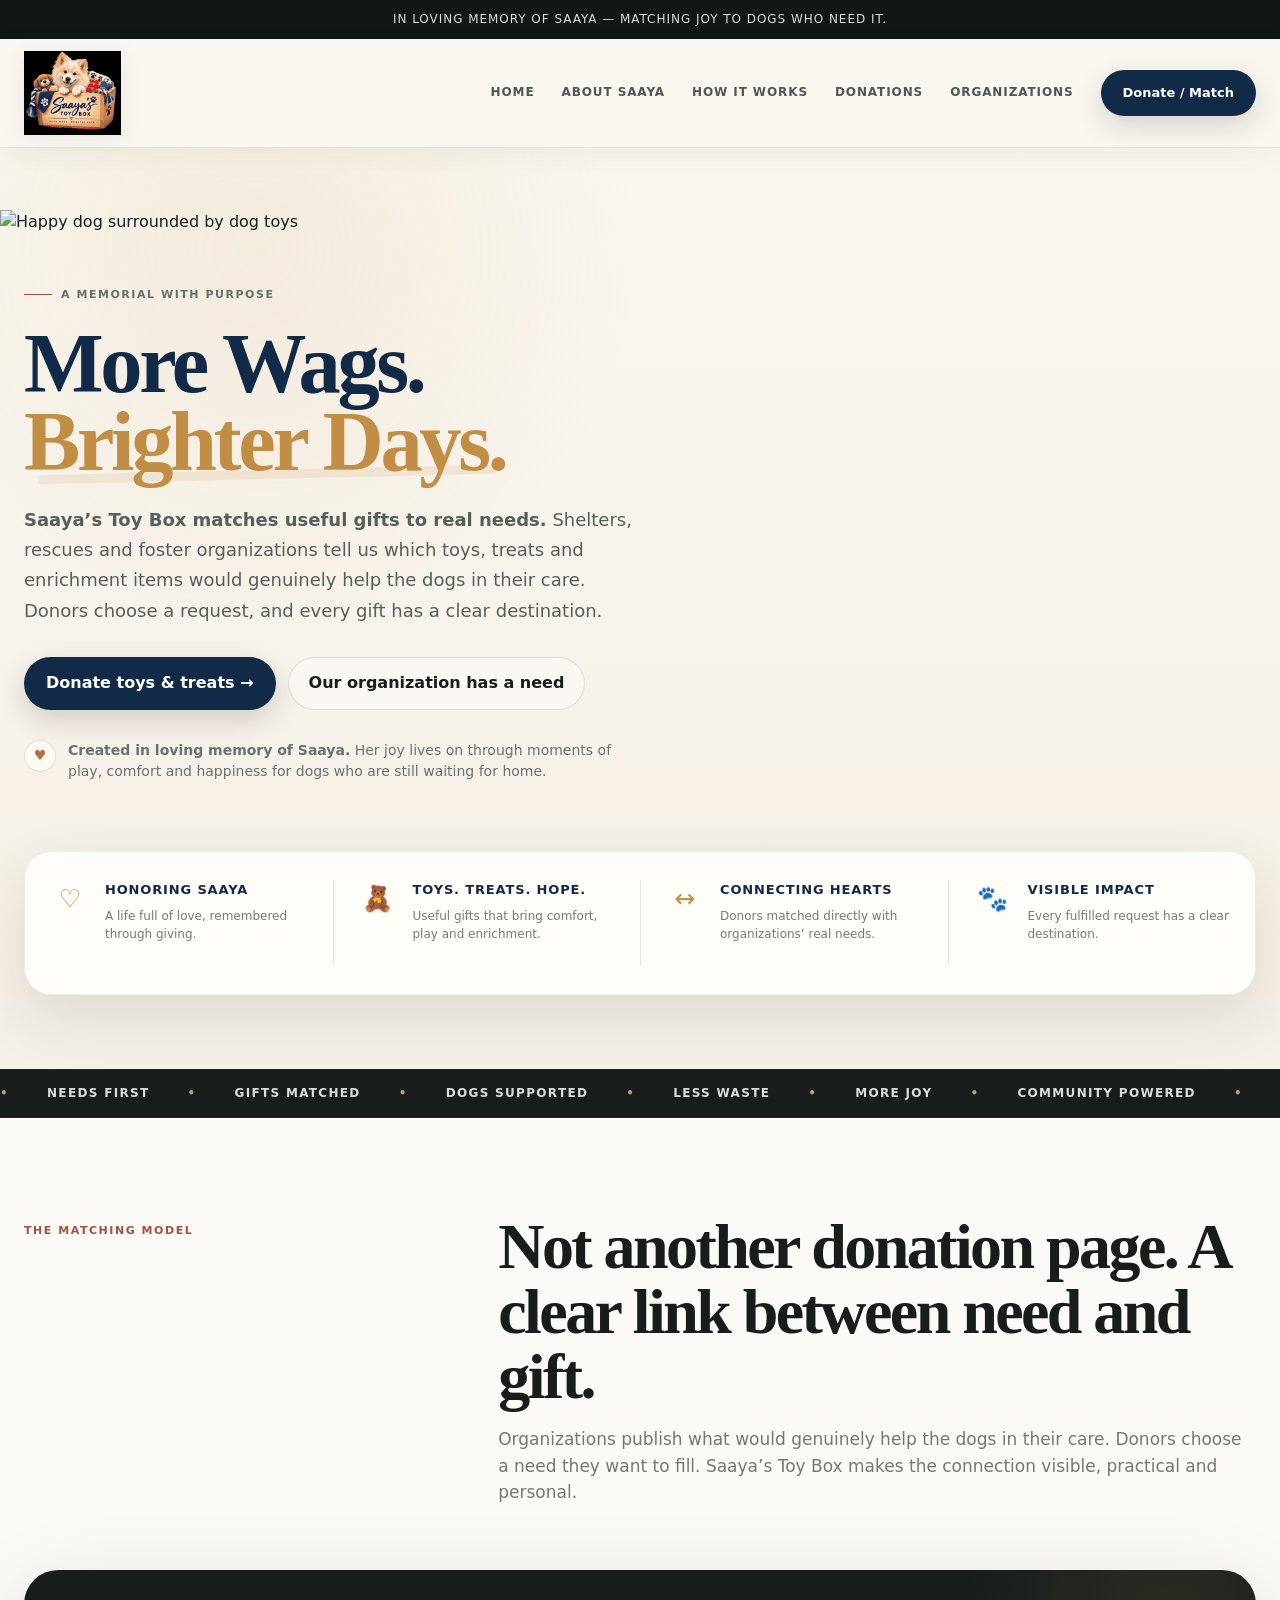
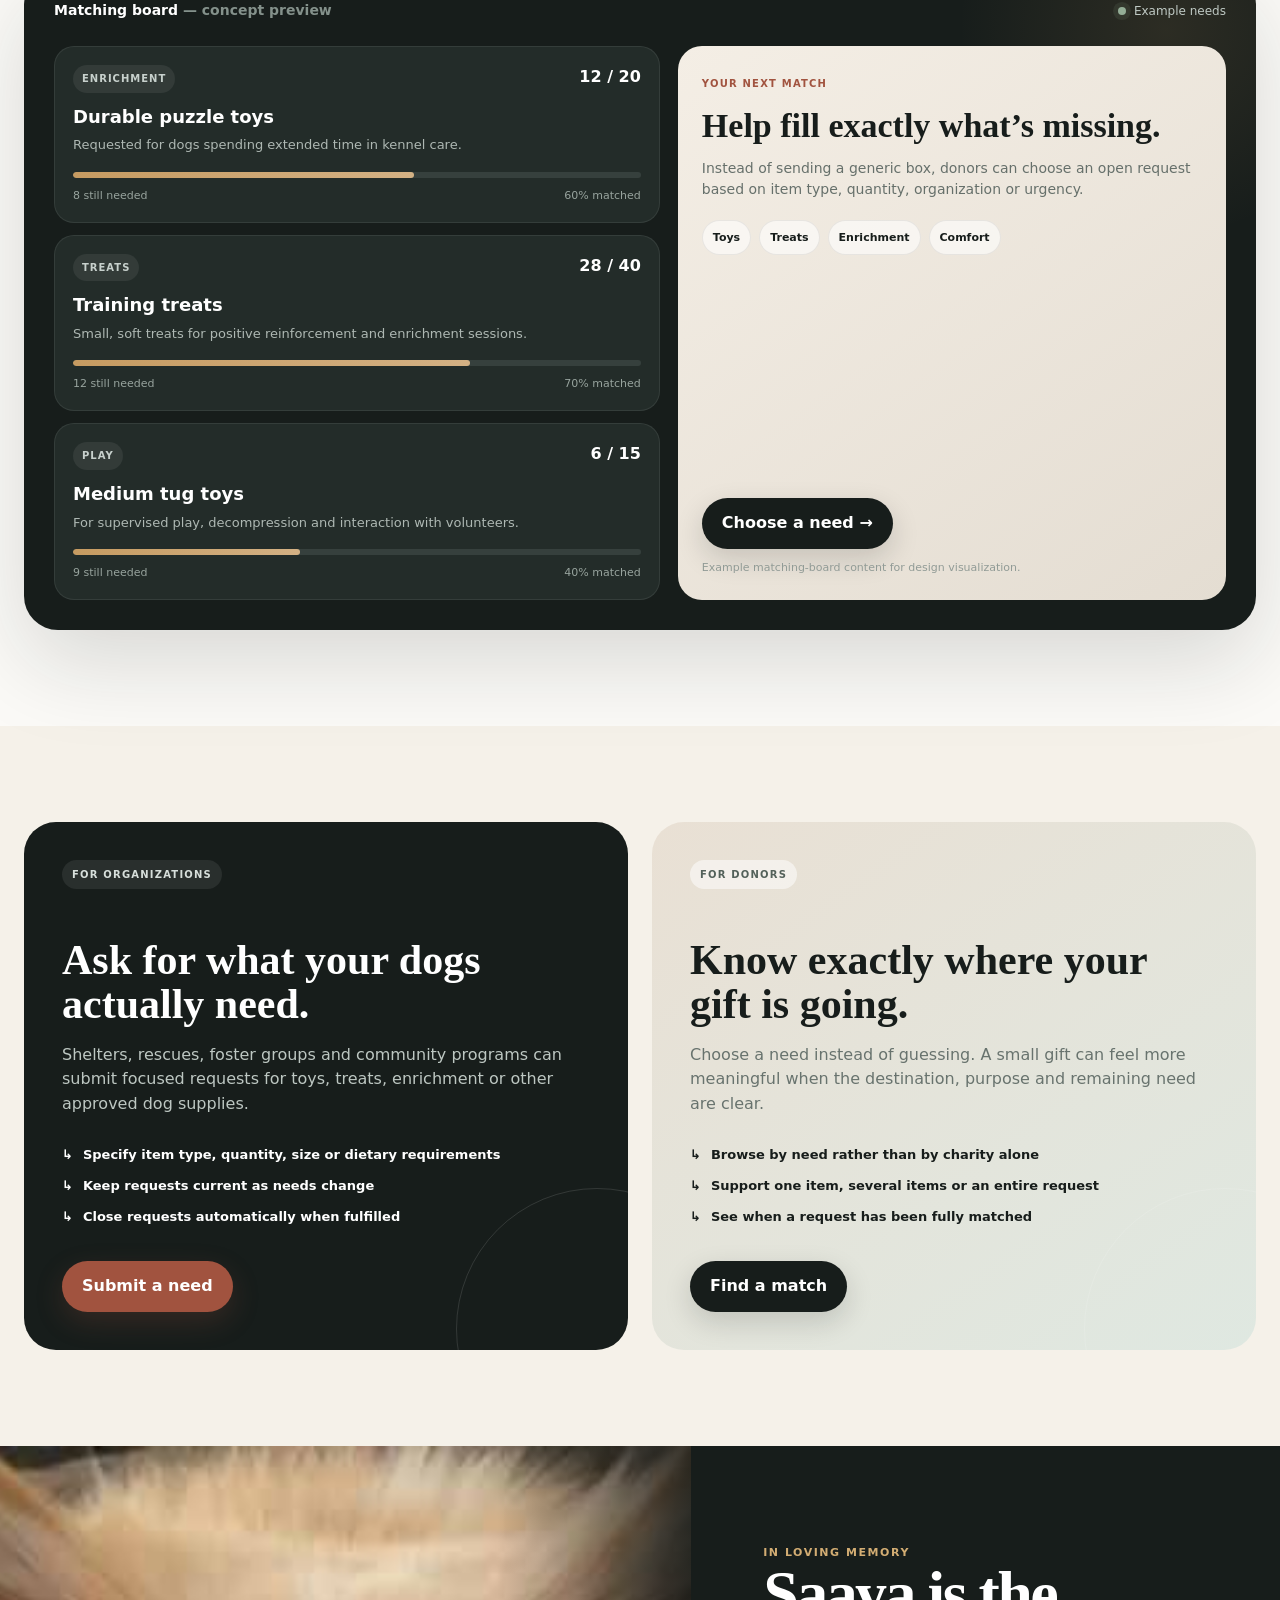
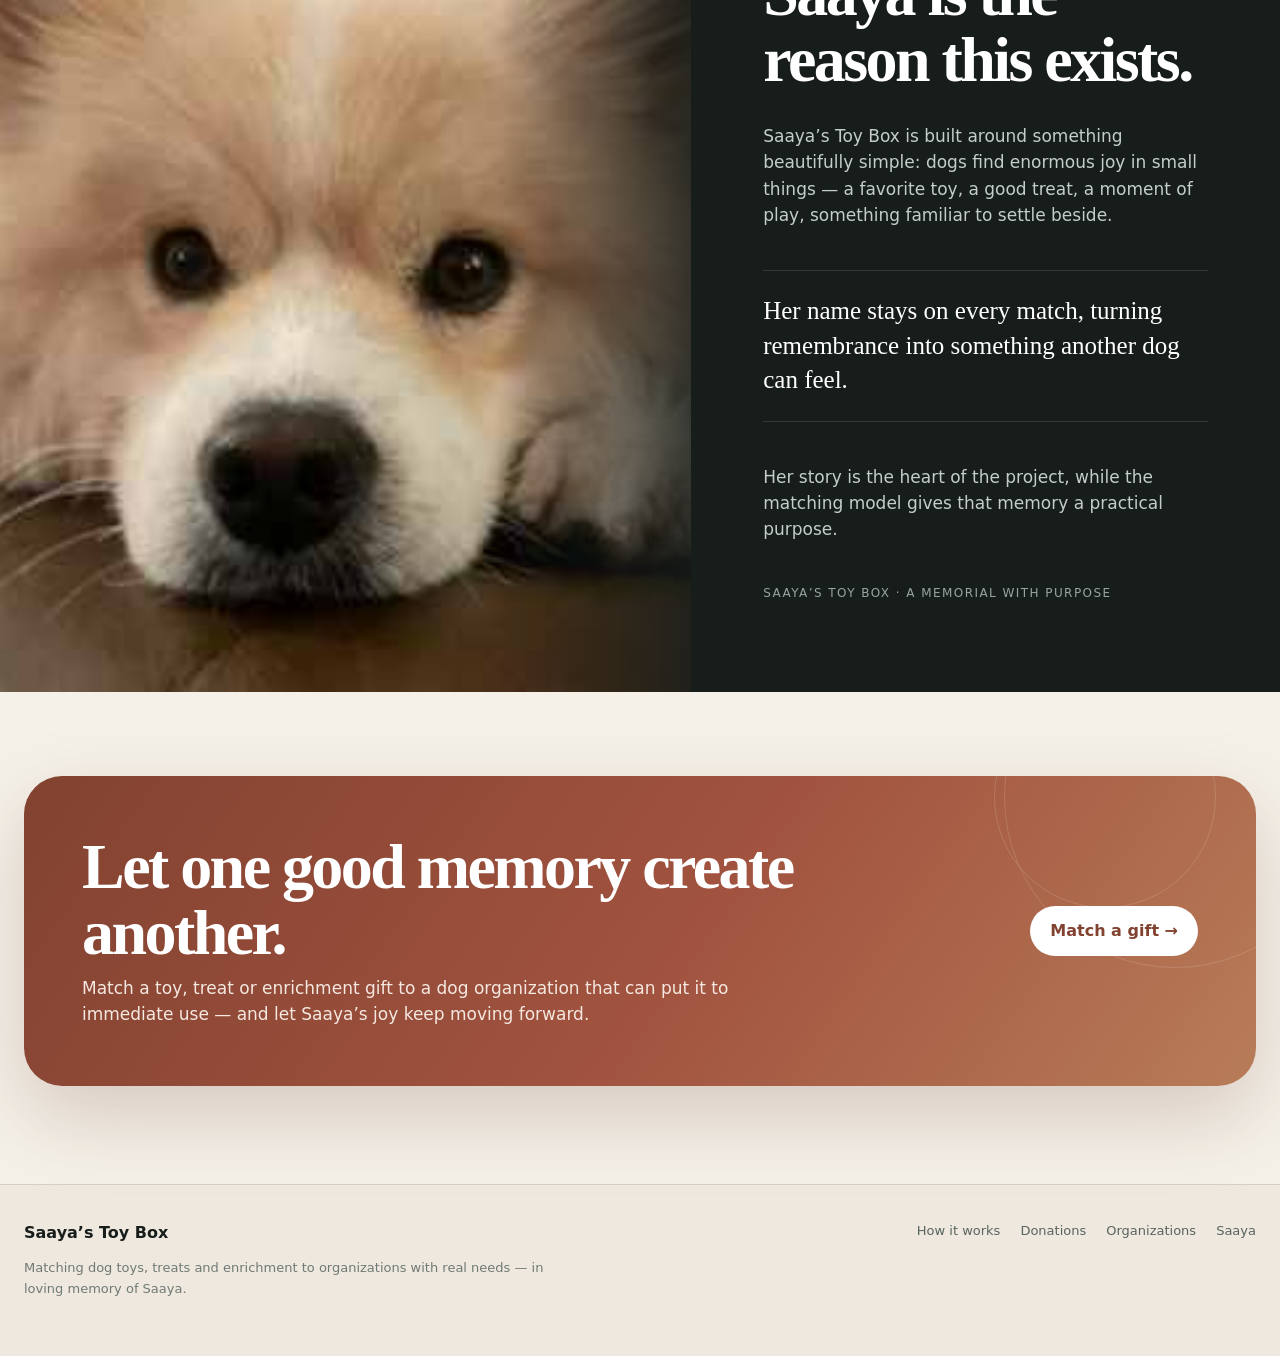
==== index.html @ 1e062688 "Align homepage with dog-and-toys hero concept" ====
<!DOCTYPE html>
<html lang="en">
<head>
<meta charset="UTF-8" />
<meta name="viewport" content="width=device-width, initial-scale=1.0" />
<title>Saaya's Toy Box — More Wags. Brighter Days.</title>
<meta name="description" content="Saaya's Toy Box matches toys, treats and enrichment gifts with dog organizations that need them most — in loving memory of Saaya.">
<link rel="stylesheet" href="styles.css">
<link rel="stylesheet" href="homepage.css">
</head>
<body>
<div class="memorial-bar">In loving memory of Saaya — matching joy to dogs who need it.</div>
<nav class="site-nav">
  <div class="wrap nav-inner refined-nav">
    <a href="#top" class="brand brand-lockup" aria-label="Saaya's Toy Box home">
      <span class="brand-art-shell"><img src="assets/saaya-toy-box-logo.png" alt="Saaya's Toy Box" class="nav-brand-art"></span>
    </a>
    <div class="nav-links refined-links">
      <a href="#top">Home</a>
      <a href="#saaya">About Saaya</a>
      <a href="#matching">How It Works</a>
      <a href="donations.html">Donations</a>
      <a href="#organizations">Organizations</a>
      <button class="btn btn-dark nav-donate" onclick="openForm('donor')">Donate / Match</button>
    </div>
    <button class="btn btn-dark mobile-cta" onclick="openForm('donor')">Donate</button>
  </div>
</nav>

<main id="top">
<header class="hero new-hero">
  <div class="hero-photo-band">
    <img class="hero-dogs-photo" src="https://images.unsplash.com/photo-1587559070757-f72a388edbba?auto=format&fit=crop&fm=jpg&q=88&w=2000" alt="Happy dog surrounded by dog toys">
    <div class="hero-photo-overlay"></div>
  </div>

  <div class="wrap hero-content-wrap">
    <div class="new-hero-copy reveal">
      <div class="eyebrow">A memorial with purpose</div>
      <h1>More Wags.<br><span class="accent">Brighter Days.</span></h1>
      <p class="hero-copy"><strong>Saaya’s Toy Box matches useful gifts to real needs.</strong> Shelters, rescues and foster organizations tell us which toys, treats and enrichment items would genuinely help the dogs in their care. Donors choose a request, and every gift has a clear destination.</p>
      <div class="hero-actions">
        <button class="btn btn-dark hero-primary" onclick="openForm('donor')">Donate toys & treats →</button>
        <button class="btn btn-ghost" onclick="openForm('organization')">Our organization has a need</button>
      </div>
      <div class="hero-subnote new-subnote">
        <div class="tiny">♥</div>
        <div><strong>Created in loving memory of Saaya.</strong> Her joy lives on through moments of play, comfort and happiness for dogs who are still waiting for home.</div>
      </div>
    </div>
  </div>

  <div class="wrap purpose-strip reveal">
    <article><span>♡</span><div><strong>Honoring Saaya</strong><small>A life full of love, remembered through giving.</small></div></article>
    <article><span>🧸</span><div><strong>Toys. Treats. Hope.</strong><small>Useful gifts that bring comfort, play and enrichment.</small></div></article>
    <article><span>↔</span><div><strong>Connecting Hearts</strong><small>Donors matched directly with organizations’ real needs.</small></div></article>
    <article><span>🐾</span><div><strong>Visible Impact</strong><small>Every fulfilled request has a clear destination.</small></div></article>
  </div>
</header>

<div class="ticker" aria-hidden="true"><div class="ticker-track">
  <span>Needs first</span><span>Gifts matched</span><span>Dogs supported</span><span>Less waste</span><span>More joy</span><span>Community powered</span>
  <span>Needs first</span><span>Gifts matched</span><span>Dogs supported</span><span>Less waste</span><span>More joy</span><span>Community powered</span>
</div></div>

<section class="matching" id="matching">
  <div class="wrap">
    <div class="section-head reveal">
      <div class="kicker">The matching model</div>
      <div><h2>Not another donation page. A clear link between need and gift.</h2><p class="section-intro">Organizations publish what would genuinely help the dogs in their care. Donors choose a need they want to fill. Saaya’s Toy Box makes the connection visible, practical and personal.</p></div>
    </div>
    <div class="matching-board reveal">
      <div class="board-top"><div class="board-title">Matching board <span>— concept preview</span></div><div class="board-status"><i class="live-dot"></i> Example needs</div></div>
      <div class="board-grid">
        <div class="requests">
          <article class="request-card"><div class="req-top"><div><span class="req-tag">Enrichment</span><h3>Durable puzzle toys</h3><p>Requested for dogs spending extended time in kennel care.</p></div><strong>12 / 20</strong></div><div class="progress"><span style="width:60%"></span></div><div class="req-foot"><span>8 still needed</span><span>60% matched</span></div></article>
          <article class="request-card"><div class="req-top"><div><span class="req-tag">Treats</span><h3>Training treats</h3><p>Small, soft treats for positive reinforcement and enrichment sessions.</p></div><strong>28 / 40</strong></div><div class="progress"><span style="width:70%"></span></div><div class="req-foot"><span>12 still needed</span><span>70% matched</span></div></article>
          <article class="request-card"><div class="req-top"><div><span class="req-tag">Play</span><h3>Medium tug toys</h3><p>For supervised play, decompression and interaction with volunteers.</p></div><strong>6 / 15</strong></div><div class="progress"><span style="width:40%"></span></div><div class="req-foot"><span>9 still needed</span><span>40% matched</span></div></article>
        </div>
        <aside class="match-panel"><div><small>Your next match</small><h3>Help fill exactly what’s missing.</h3><p>Instead of sending a generic box, donors can choose an open request based on item type, quantity, organization or urgency.</p><div class="match-pills"><span>Toys</span><span>Treats</span><span>Enrichment</span><span>Comfort</span></div></div><div><button class="btn btn-dark" onclick="openForm('donor')">Choose a need →</button><div class="helper-note">Example matching-board content for design visualization.</div></div></aside>
      </div>
    </div>
  </div>
</section>

<section id="organizations">
  <div class="wrap audience">
    <article class="a-card org reveal"><span class="badge">For organizations</span><h3>Ask for what your dogs actually need.</h3><p>Shelters, rescues, foster groups and community programs can submit focused requests for toys, treats, enrichment or other approved dog supplies.</p><div class="line-list"><div>Specify item type, quantity, size or dietary requirements</div><div>Keep requests current as needs change</div><div>Close requests automatically when fulfilled</div></div><button class="btn btn-rust" onclick="openForm('organization')">Submit a need</button></article>
    <article class="a-card donor reveal" id="donors"><span class="badge">For donors</span><h3>Know exactly where your gift is going.</h3><p>Choose a need instead of guessing. A small gift can feel more meaningful when the destination, purpose and remaining need are clear.</p><div class="line-list"><div>Browse by need rather than by charity alone</div><div>Support one item, several items or an entire request</div><div>See when a request has been fully matched</div></div><button class="btn btn-dark" onclick="openForm('donor')">Find a match</button></article>
  </div>
</section>

<section class="memorial" id="saaya">
  <div class="memorial-inner">
    <div class="memorial-image reveal"><img src="assets/saaya-portrait.jpg" alt="Portrait of Saaya"></div>
    <div class="memorial-copy reveal"><div class="kicker">In loving memory</div><h2>Saaya is the reason this exists.</h2><p>Saaya’s Toy Box is built around something beautifully simple: dogs find enormous joy in small things — a favorite toy, a good treat, a moment of play, something familiar to settle beside.</p><div class="quote">Her name stays on every match, turning remembrance into something another dog can feel.</div><p>Her story is the heart of the project, while the matching model gives that memory a practical purpose.</p><div class="signature">Saaya’s Toy Box · A memorial with purpose</div></div>
  </div>
</section>

<section class="final-cta"><div class="wrap"><div class="cta-box reveal"><div class="cta-copy"><h2>Let one good memory create another.</h2><p>Match a toy, treat or enrichment gift to a dog organization that can put it to immediate use — and let Saaya’s joy keep moving forward.</p></div><button class="btn" onclick="openForm('donor')">Match a gift →</button></div></div></section>
</main>

<footer><div class="wrap footer-grid"><div><strong>Saaya’s Toy Box</strong><p>Matching dog toys, treats and enrichment to organizations with real needs — in loving memory of Saaya.</p></div><div class="footer-links"><a href="#matching">How it works</a><a href="donations.html">Donations</a><a href="#organizations">Organizations</a><a href="#saaya">Saaya</a></div></div></footer>

<div class="modal" id="modal"><div class="modal-card"><div class="modal-top"><div><h3 id="modalTitle">Match a gift</h3><p id="modalIntro">Tell us what kind of support you would like to provide.</p></div><button class="close" onclick="closeForm()">×</button></div><form onsubmit="demoSubmit(event)"><div class="form-grid" id="donorForm"><div class="field"><label>Your name</label><input required placeholder="Name"></div><div class="field"><label>Email</label><input type="email" required placeholder="you@example.com"></div><div class="field"><label>What would you like to give?</label><select><option>Toys</option><option>Treats</option><option>Enrichment</option><option>Comfort items</option><option>I'm flexible</option></select></div><div class="field"><label>Approximate amount</label><input placeholder="e.g. 10 toys or $100"></div><div class="field full"><label>Anything we should know?</label><textarea rows="4" placeholder="Preferences, location, organization type..."></textarea></div></div><div class="form-grid" id="orgForm" style="display:none"><div class="field"><label>Organization</label><input placeholder="Organization name"></div><div class="field"><label>Contact email</label><input type="email" placeholder="contact@example.org"></div><div class="field"><label>Organization type</label><select><option>Shelter</option><option>Rescue</option><option>Foster network</option><option>Community program</option><option>Other</option></select></div><div class="field"><label>Website / social link</label><input placeholder="Optional"></div><div class="field full"><label>What do your dogs need?</label><textarea rows="4" placeholder="Items, quantities, sizes, dietary requirements, urgency..."></textarea></div><div class="field full"><label>Delivery / collection details</label><textarea rows="3" placeholder="How the matched items can be received..."></textarea></div></div><div class="submit-row"><button class="btn btn-rust" type="submit" id="submitButton">Continue</button></div><div class="disclaimer">Concept only — this demo does not yet submit or store information.</div></form></div></div>
<script src="script.js"></script>
</body>
</html>
---- styles.css ----
:root{--ink:#171d1b;--ivory:#f5f1e9;--paper:#fbfaf7;--sage:#667a6f;--rust:#a1533f;--rust-deep:#824230;--gold:#c69b61;--line:rgba(28,34,32,.12);--muted:#717975;--shadow:0 24px 70px rgba(18,26,22,.11);--max:1240px}*{box-sizing:border-box}html{scroll-behavior:smooth}body{margin:0;color:var(--ink);background:var(--ivory);font-family:Inter,ui-sans-serif,system-ui,-apple-system,BlinkMacSystemFont,"Segoe UI",sans-serif;line-height:1.55;overflow-x:hidden}a{color:inherit;text-decoration:none}button,input,textarea,select{font:inherit}button{cursor:pointer}img{display:block;max-width:100%}.wrap{width:min(var(--max),calc(100% - 48px));margin:auto}.memorial-bar{background:#111715;color:#d9dfdb;font-size:12px;letter-spacing:.08em;text-transform:uppercase;padding:10px 18px;text-align:center}nav{position:sticky;top:0;z-index:70;background:rgba(245,241,233,.82);backdrop-filter:blur(20px);border-bottom:1px solid rgba(20,25,23,.08)}.nav-inner{min-height:82px;display:flex;align-items:center;justify-content:space-between;gap:24px}.brand{display:flex;align-items:center;gap:12px;font-weight:900;letter-spacing:-.04em}.logo,.logo svg{width:46px;height:46px;display:block}.nav-links{display:flex;align-items:center;gap:29px;font-size:13px;font-weight:760;color:#4d5853}.nav-links a{position:relative}.nav-links a:after{content:"";position:absolute;left:0;right:100%;bottom:-7px;height:1.5px;background:var(--rust);transition:.25s}.nav-links a:hover:after{right:0}.btn{border:0;border-radius:999px;padding:13px 20px;font-weight:850;display:inline-flex;align-items:center;justify-content:center;gap:8px;transition:.25s}.btn:hover{transform:translateY(-2px)}.btn-dark{background:var(--ink);color:#fff;box-shadow:0 10px 28px rgba(14,20,18,.16)}.btn-rust{background:var(--rust);color:#fff;box-shadow:0 10px 28px rgba(161,83,63,.22)}.btn-ghost{border:1px solid var(--line);background:rgba(255,255,255,.45);color:var(--ink)}.hero{position:relative;padding:92px 0 66px;min-height:790px}.hero:before{content:"";position:absolute;inset:0;background:radial-gradient(circle at 82% 16%,rgba(198,155,97,.18),transparent 30%),radial-gradient(circle at 10% 18%,rgba(102,122,111,.13),transparent 31%);pointer-events:none}.hero-grid{display:grid;grid-template-columns:1.02fr .98fr;gap:70px;align-items:center;position:relative;z-index:2}.eyebrow{display:inline-flex;align-items:center;gap:9px;font-size:11px;text-transform:uppercase;letter-spacing:.14em;font-weight:900;color:#65716b}.eyebrow:before{content:"";width:28px;height:1px;background:var(--rust)}h1,h2{font-family:Georgia,"Times New Roman",serif;letter-spacing:-.04em}h1{font-size:clamp(58px,7.2vw,102px);line-height:.91;margin:22px 0 25px;max-width:740px;font-weight:700}.accent{color:var(--rust);display:inline-block;position:relative}.accent:after{content:"";position:absolute;left:3%;right:2%;bottom:2px;height:12px;background:rgba(198,155,97,.25);z-index:-1;transform:rotate(-1.3deg)}.hero-copy{font-size:19px;color:var(--muted);max-width:650px}.hero-actions{display:flex;gap:12px;flex-wrap:wrap;margin-top:31px}.hero-subnote{margin-top:30px;display:flex;align-items:flex-start;gap:12px;max-width:620px;color:#5e6762;font-size:14px}.tiny{width:32px;height:32px;border-radius:50%;display:grid;place-items:center;background:var(--paper);border:1px solid var(--line);flex:0 0 auto}.hero-visual{position:relative;min-height:610px}.hero-photo{position:absolute;inset:0 3% 0 13%;border-radius:42px;overflow:hidden;box-shadow:0 35px 100px rgba(24,30,28,.20)}.hero-photo:after{content:"";position:absolute;inset:0;background:linear-gradient(180deg,transparent 55%,rgba(21,25,23,.20))}.hero-photo img{width:100%;height:100%;object-fit:cover;object-position:center 36%;transform:scale(1.02);transition:transform 1.1s cubic-bezier(.2,.7,.2,1)}.hero-visual:hover .hero-photo img{transform:scale(1.055)}.hero-label{position:absolute;left:0;bottom:42px;background:rgba(251,250,247,.94);backdrop-filter:blur(12px);border:1px solid rgba(255,255,255,.7);border-radius:20px;padding:18px 20px;width:245px;box-shadow:var(--shadow)}.hero-label small{display:block;text-transform:uppercase;letter-spacing:.12em;font-size:10px;color:var(--rust);font-weight:900}.hero-label strong{display:block;font-size:18px;margin:3px 0 2px}.hero-label span{font-size:12px;color:var(--muted)}.hero-orbit{position:absolute;right:-10px;top:64px;width:110px;height:110px;border-radius:50%;border:1px dashed rgba(23,29,27,.22);display:grid;place-items:center;animation:spin 18s linear infinite}.core{width:66px;height:66px;border-radius:50%;background:var(--rust);color:white;display:grid;place-items:center;box-shadow:0 14px 30px rgba(161,83,63,.26);font-size:25px}@keyframes spin{to{transform:rotate(360deg)}}.ticker{background:var(--ink);color:#d7dfda;overflow:hidden;border-top:1px solid rgba(255,255,255,.06);border-bottom:1px solid rgba(255,255,255,.06)}.ticker-track{white-space:nowrap;display:inline-flex;gap:38px;padding:14px 0;min-width:200%;animation:ticker 28s linear infinite;font-size:12px;text-transform:uppercase;letter-spacing:.11em;font-weight:760}.ticker-track span:before{content:"•";color:var(--gold);margin-right:38px}@keyframes ticker{from{transform:translateX(0)}to{transform:translateX(-50%)}}section{padding:96px 0}.section-head{display:grid;grid-template-columns:.72fr 1.28fr;gap:48px;align-items:start;margin-bottom:48px}.kicker{font-size:11px;text-transform:uppercase;letter-spacing:.14em;color:var(--rust);font-weight:900;padding-top:8px}h2{font-size:clamp(42px,5vw,68px);line-height:1.02;margin:0 0 14px;max-width:800px}.section-intro{font-size:17px;color:var(--muted);max-width:760px}.matching{background:var(--paper)}.matching-board{background:var(--ink);border-radius:34px;padding:30px;color:#fff;box-shadow:0 32px 90px rgba(20,27,24,.15);overflow:hidden;position:relative}.matching-board:before{content:"";position:absolute;width:420px;height:420px;border-radius:50%;background:radial-gradient(circle,rgba(198,155,97,.12),transparent 70%);top:-150px;right:-120px}.board-top{display:flex;justify-content:space-between;align-items:center;gap:18px;margin-bottom:24px;position:relative;z-index:2}.board-title{font-size:14px;font-weight:850}.board-title span{color:#84918b;font-weight:650}.board-status{display:flex;align-items:center;gap:8px;color:#bfc9c4;font-size:12px}.live-dot{width:8px;height:8px;border-radius:50%;background:#93ad96;box-shadow:0 0 0 5px rgba(147,173,150,.11)}.board-grid{display:grid;grid-template-columns:1.05fr .95fr;gap:18px;position:relative;z-index:2}.requests{display:grid;gap:12px}.request-card{background:#232c29;border:1px solid rgba(255,255,255,.08);border-radius:20px;padding:18px;transition:.25s}.request-card:hover{transform:translateX(5px);background:#28322f}.req-top{display:flex;justify-content:space-between;gap:16px;align-items:flex-start}.req-tag{display:inline-flex;padding:6px 9px;border-radius:999px;background:rgba(255,255,255,.07);font-size:10px;text-transform:uppercase;letter-spacing:.1em;color:#c7d0cc;font-weight:850}.request-card h3{font-size:18px;margin:10px 0 5px}.request-card p{font-size:13px;color:#aeb8b3;margin:0}.progress{height:6px;border-radius:999px;background:#36403d;margin-top:16px;overflow:hidden}.progress span{display:block;height:100%;border-radius:inherit;background:linear-gradient(90deg,var(--gold),#d3b184)}.req-foot{display:flex;justify-content:space-between;margin-top:9px;font-size:11px;color:#98a49e}.match-panel{min-height:100%;background:linear-gradient(145deg,#f4eee5,#e4ddd2);color:var(--ink);border-radius:24px;padding:24px;display:flex;flex-direction:column;justify-content:space-between}.match-panel small{font-size:10px;text-transform:uppercase;letter-spacing:.12em;color:var(--rust);font-weight:900}.match-panel h3{font-family:Georgia,serif;font-size:34px;line-height:1.05;margin:13px 0 10px}.match-panel p{color:#66706b;font-size:14px}.match-pills{display:flex;gap:8px;flex-wrap:wrap;margin:19px 0}.match-pills span{padding:8px 10px;border-radius:999px;background:rgba(255,255,255,.58);border:1px solid rgba(29,34,32,.08);font-size:11px;font-weight:800}.helper-note{font-size:11px;color:#919b96;margin-top:10px}.flow{display:grid;grid-template-columns:repeat(4,1fr);gap:18px;margin-top:48px}.flow-card{position:relative;padding:23px;border-top:1px solid var(--line);min-height:180px}.flow-card:before{content:attr(data-n);position:absolute;top:-13px;left:23px;background:var(--paper);padding:0 8px;color:var(--rust);font-size:11px;font-weight:900}.flow-card h3{font-size:19px;margin:14px 0 8px}.flow-card p{font-size:14px;color:var(--muted);margin:0}.audience{display:grid;grid-template-columns:1fr 1fr;gap:24px}.a-card{min-height:470px;border-radius:32px;padding:38px;position:relative;overflow:hidden}.org{background:var(--ink);color:#fff}.donor{background:linear-gradient(145deg,#e9e0d4,#dfe8e1)}.a-card:after{content:"";position:absolute;width:280px;height:280px;border-radius:50%;right:-110px;bottom:-120px;border:1px solid rgba(255,255,255,.12)}.badge{display:inline-flex;padding:7px 10px;border-radius:999px;font-size:10px;text-transform:uppercase;letter-spacing:.12em;font-weight:900;margin-bottom:50px}.org .badge{background:rgba(255,255,255,.08);color:#d7dfdb}.donor .badge{background:rgba(255,255,255,.52);color:#53615a}.a-card h3{font-family:Georgia,serif;font-size:42px;line-height:1.04;margin:0 0 13px;max-width:500px}.org p{color:#bdc7c2}.donor p{color:#68736e}.a-card p{font-size:16px;max-width:530px}.line-list{display:grid;gap:11px;margin:28px 0 34px}.line-list div{display:flex;gap:10px;align-items:flex-start;font-size:13px;font-weight:760}.line-list div:before{content:"↳";font-weight:900}.memorial{padding:0;background:var(--ink);color:#fff}.memorial-inner{display:grid;grid-template-columns:1.08fr .92fr;min-height:730px}.memorial-image{position:relative;overflow:hidden}.memorial-image img{width:100%;height:100%;object-fit:cover;object-position:center 43%}.memorial-image:after{content:"";position:absolute;inset:0;background:linear-gradient(90deg,transparent 72%,rgba(23,29,27,.82))}.memorial-copy{padding:90px 72px;display:flex;flex-direction:column;justify-content:center}.memorial-copy .kicker{color:#d3ad73}.memorial-copy h2{color:#fff}.memorial-copy p{color:#c4cdca;font-size:17px}.quote{margin:25px 0;padding:23px 0;border-top:1px solid rgba(255,255,255,.12);border-bottom:1px solid rgba(255,255,255,.12);font-family:Georgia,serif;font-size:25px;line-height:1.38;color:#fff}.signature{margin-top:24px;color:#99a49f;font-size:12px;text-transform:uppercase;letter-spacing:.12em}.principles{background:#f7f3ec}.principle-grid{display:grid;grid-template-columns:repeat(3,1fr);gap:18px}.principle{background:rgba(255,255,255,.72);border:1px solid var(--line);border-radius:24px;padding:28px;min-height:230px;transition:.25s}.principle:hover{transform:translateY(-5px);box-shadow:var(--shadow)}.principle .icon{font-size:27px}.principle h3{font-size:20px;margin:26px 0 9px}.principle p{margin:0;color:var(--muted);font-size:14px}.final-cta{padding:84px 0 98px}.cta-box{position:relative;overflow:hidden;background:linear-gradient(125deg,var(--rust-deep),var(--rust) 54%,#b87c58);border-radius:38px;padding:58px;color:#fff;display:flex;justify-content:space-between;align-items:center;gap:40px;box-shadow:0 30px 80px rgba(109,61,44,.22)}.cta-box:before,.cta-box:after{content:"";position:absolute;border-radius:50%;border:1px solid rgba(255,255,255,.14)}.cta-box:before{width:340px;height:340px;right:-90px;top:-150px}.cta-box:after{width:220px;height:220px;right:40px;top:-90px}.cta-copy{position:relative;z-index:2}.cta-box h2{color:#fff;margin-bottom:10px}.cta-box p{color:#f5e8e1;max-width:720px;font-size:17px;margin:0}.cta-box .btn{position:relative;z-index:2;background:#fff;color:var(--rust-deep);white-space:nowrap}footer{border-top:1px solid var(--line);padding:36px 0 44px;background:#eee8df}.footer-grid{display:flex;justify-content:space-between;gap:28px}.footer-grid p{color:#707a75;font-size:13px;max-width:520px}.footer-links{display:flex;gap:20px;font-size:13px;color:#59645f}.modal{display:none;position:fixed;inset:0;z-index:100;background:rgba(15,20,18,.6);backdrop-filter:blur(5px);align-items:center;justify-content:center;padding:20px}.modal.open{display:flex}.modal-card{width:min(650px,100%);max-height:90vh;overflow:auto;background:var(--paper);border-radius:30px;padding:32px;box-shadow:0 35px 100px rgba(0,0,0,.24)}.modal-top{display:flex;justify-content:space-between;gap:18px}.modal h3{font-family:Georgia,serif;font-size:34px;margin:0 0 7px}.modal p{color:var(--muted);margin:0}.close{border:0;background:#eee8df;width:42px;height:42px;border-radius:13px;font-size:21px}.form-grid{display:grid;grid-template-columns:1fr 1fr;gap:13px;margin-top:24px}.field{display:flex;flex-direction:column;gap:7px}.field.full{grid-column:1/-1}label{font-size:12px;font-weight:850;color:#5d6863}input,select,textarea{border:1px solid #dad3ca;border-radius:14px;padding:13px 14px;background:#fff;outline:none;color:var(--ink)}input:focus,select:focus,textarea:focus{border-color:var(--sage);box-shadow:0 0 0 3px rgba(102,122,111,.12)}.submit-row{display:flex;justify-content:flex-end;margin-top:18px}.disclaimer{font-size:11px;color:#8f9793;margin-top:12px}.reveal{opacity:0;transform:translateY(28px);transition:opacity .8s ease,transform .8s ease}.reveal.in{opacity:1;transform:none}.mobile-cta{display:none}@media(max-width:1020px){.nav-links{display:none}.mobile-cta{display:inline-flex}.hero-grid,.section-head,.board-grid,.memorial-inner{grid-template-columns:1fr}.hero{min-height:auto}.hero-visual{min-height:590px;margin-top:10px}.section-head{gap:12px}.matching-board{padding:22px}.match-panel{min-height:320px}.flow{grid-template-columns:1fr 1fr}.audience{grid-template-columns:1fr}.memorial-image{min-height:620px}.memorial-image:after{background:linear-gradient(180deg,transparent 72%,rgba(23,29,27,.55))}.memorial-copy{padding:64px 40px}.principle-grid{grid-template-columns:1fr 1fr}}@media(max-width:640px){.wrap{width:min(var(--max),calc(100% - 24px))}.hero{padding-top:58px}h1{font-size:56px}.hero-copy{font-size:17px}.hero-visual{min-height:470px}.hero-photo{inset:0 0 0 7%}.hero-orbit{width:88px;height:88px;right:-5px;top:35px}.core{width:55px;height:55px}.hero-label{width:215px;bottom:24px}section{padding:70px 0}.flow,.principle-grid{grid-template-columns:1fr}.a-card{padding:28px;min-height:430px}.a-card h3{font-size:36px}.memorial-image{min-height:480px}.memorial-copy{padding:45px 24px 55px}.cta-box{padding:38px 25px;flex-direction:column;align-items:flex-start}.footer-grid{flex-direction:column}.form-grid{grid-template-columns:1fr}}

/* --- Approved Saaya's Toy Box brand illustration integration --- */
.approved-logo{width:58px!important;height:50px!important;display:grid!important;place-items:center;overflow:visible;flex:0 0 auto}.approved-logo img{width:72px!important;height:62px!important;max-width:none;object-fit:contain;filter:drop-shadow(0 4px 8px rgba(20,26,23,.10))}.brand{gap:9px}.brand-hero{min-height:610px;display:grid;place-items:center}.brand-stage{position:absolute;inset:3% 0 5% 3%;border-radius:44px;background:radial-gradient(circle at 50% 40%,rgba(255,255,255,.96),rgba(250,246,239,.82) 47%,rgba(229,220,207,.9) 100%);border:1px solid rgba(27,34,31,.08);box-shadow:0 34px 90px rgba(25,31,28,.13);overflow:hidden;display:grid;place-items:center}.brand-stage:before{content:"";position:absolute;width:390px;height:390px;border-radius:50%;top:-180px;right:-145px;border:1px solid rgba(161,83,63,.13)}.brand-stage:after{content:"";position:absolute;width:250px;height:250px;border-radius:50%;left:-120px;bottom:-95px;border:1px solid rgba(102,122,111,.18)}.brand-glow{position:absolute;width:76%;height:66%;border-radius:50%;background:radial-gradient(circle,rgba(198,155,97,.17),transparent 69%);filter:blur(8px)}.brand-illustration{position:relative;z-index:2;width:min(92%,620px);max-height:560px;object-fit:contain;filter:drop-shadow(0 24px 34px rgba(22,29,26,.14));animation:brandFloat 6s ease-in-out infinite}@keyframes brandFloat{0%,100%{transform:translateY(0) rotate(-.25deg)}50%{transform:translateY(-9px) rotate(.25deg)}}.brand-caption{position:absolute;z-index:4;right:30px;top:26px;padding:9px 12px;border-radius:999px;background:rgba(255,255,255,.72);backdrop-filter:blur(10px);border:1px solid rgba(27,34,31,.08);color:#65716b;font-size:10px;font-weight:900;letter-spacing:.12em;text-transform:uppercase}.saaya-inset{position:absolute;z-index:6;left:-12px;bottom:24px;width:156px;background:rgba(251,250,247,.95);backdrop-filter:blur(14px);border:1px solid rgba(255,255,255,.8);border-radius:22px;padding:10px;box-shadow:0 20px 55px rgba(26,32,29,.17);transform:rotate(-2.2deg)}.saaya-inset img{width:100%;height:118px;object-fit:cover;object-position:center 38%;border-radius:15px}.saaya-inset-copy{padding:9px 4px 2px}.saaya-inset-copy small{display:block;color:var(--rust);text-transform:uppercase;letter-spacing:.12em;font-size:9px;font-weight:900}.saaya-inset-copy strong{display:block;margin-top:2px;font-size:16px}.footer-brand-lockup{display:flex;align-items:flex-start;gap:13px}.footer-brand-lockup>img{width:74px;height:64px;object-fit:contain;margin-top:-9px;filter:drop-shadow(0 4px 8px rgba(20,26,23,.09))}.footer-brand-lockup p{margin-top:5px}@media(max-width:1020px){.brand-hero{min-height:620px}.brand-stage{inset:0 2% 4% 4%}.saaya-inset{left:0}}@media(max-width:640px){.approved-logo{width:45px!important;height:42px!important}.approved-logo img{width:56px!important;height:50px!important}.brand>span:last-child{font-size:15px}.brand-hero{min-height:500px}.brand-stage{inset:0 0 4% 2%;border-radius:30px}.brand-illustration{width:96%}.brand-caption{right:16px;top:16px;font-size:8px}.saaya-inset{width:128px;bottom:18px;left:-2px}.saaya-inset img{height:94px}.footer-brand-lockup>img{width:62px;height:54px}}
---- homepage.css ----
/* =========================================================
   2026-08 homepage refinement — editorial charity hero
   ========================================================= */
.site-nav{
  background:rgba(250,247,241,.96);
  box-shadow:0 8px 30px rgba(35,29,23,.045);
}
.refined-nav{
  min-height:108px;
  gap:38px;
}
.brand-lockup{
  flex:0 0 auto;
  width:205px;
  height:88px;
  display:flex;
  align-items:center;
  justify-content:flex-start;
  overflow:visible;
}
.nav-brand-art{
  display:block;
  width:190px;
  height:84px;
  object-fit:contain;
  object-position:left center;
  filter:drop-shadow(0 4px 10px rgba(34,29,25,.08));
}
.refined-links{
  gap:27px;
  margin-left:auto;
  white-space:nowrap;
}
.refined-links>a{
  font-size:12px;
  text-transform:uppercase;
  letter-spacing:.075em;
  font-weight:820;
}
.nav-donate{
  padding:13px 22px;
  background:#102a48;
}

.new-hero{
  min-height:auto;
  padding:62px 0 0;
  background:
    radial-gradient(circle at 20% 12%,rgba(218,184,135,.18),transparent 30%),
    linear-gradient(180deg,#faf7f1 0%,#f6f0e6 100%);
}
.new-hero:before{display:none}
.new-hero-grid{
  display:grid;
  grid-template-columns:.88fr 1.12fr;
  align-items:center;
  gap:54px;
  min-height:610px;
}
.new-hero-copy{
  padding:44px 0 68px;
  position:relative;
  z-index:4;
}
.new-hero-copy h1{
  font-size:clamp(60px,6.6vw,96px);
  line-height:.92;
  max-width:650px;
  margin:22px 0 24px;
  color:#112a48;
}
.new-hero-copy .accent{
  color:#c28d45;
  white-space:nowrap;
}
.new-hero-copy .accent:after{
  height:9px;
  background:rgba(194,141,69,.13);
}
.new-hero-copy .hero-copy{
  font-size:18px;
  line-height:1.68;
  color:#52615d;
  max-width:610px;
}
.hero-primary{
  background:#102a48;
  padding:14px 22px;
}
.new-subnote{
  max-width:590px;
  color:#67736e;
}
.new-subnote .tiny{
  background:#fffaf3;
  color:#b16f45;
}
.new-hero-visual{
  position:relative;
  min-height:610px;
  margin-right:-42px;
}
.hero-image-shell{
  position:absolute;
  inset:0;
  border-radius:38px 0 0 38px;
  overflow:hidden;
  background:#ddd;
  box-shadow:0 32px 80px rgba(25,35,31,.16);
}
.hero-image-shell>img{
  width:100%;
  height:100%;
  object-fit:cover;
  object-position:center center;
  transition:transform 1.2s cubic-bezier(.2,.7,.2,1);
}
.new-hero-visual:hover .hero-image-shell>img{transform:scale(1.035)}
.hero-photo-wash{
  position:absolute;
  inset:0;
  background:linear-gradient(90deg,rgba(245,241,233,.12),transparent 28%,rgba(13,34,52,.04));
  pointer-events:none;
}
.hero-photo-label{
  position:absolute;
  right:26px;
  bottom:25px;
  display:flex;
  align-items:center;
  gap:12px;
  padding:13px 16px;
  border-radius:18px;
  background:rgba(255,252,246,.9);
  backdrop-filter:blur(12px);
  border:1px solid rgba(255,255,255,.75);
  box-shadow:0 16px 40px rgba(19,29,25,.12);
}
.label-paw{
  width:38px;
  height:38px;
  border-radius:50%;
  background:#102a48;
  display:grid;
  place-items:center;
  font-size:16px;
}
.hero-photo-label small{
  display:block;
  font-size:9px;
  letter-spacing:.12em;
  font-weight:900;
  color:#b16f45;
}
.hero-photo-label strong{
  display:block;
  margin-top:2px;
  font-size:14px;
  color:#1b2b35;
}
.saaya-memory-card{
  position:absolute;
  left:-34px;
  top:36px;
  z-index:5;
  width:185px;
  padding:10px;
  border-radius:21px;
  background:rgba(255,252,247,.95);
  border:1px solid rgba(255,255,255,.8);
  box-shadow:0 22px 60px rgba(32,37,33,.16);
  transform:rotate(-2deg);
}
.saaya-memory-card>img{
  width:100%;
  height:128px;
  object-fit:cover;
  object-position:center 39%;
  border-radius:14px;
}
.saaya-memory-card>div{padding:8px 5px 3px}
.saaya-memory-card small{
  display:block;
  color:#b16f45;
  font-size:9px;
  font-weight:900;
  letter-spacing:.11em;
  text-transform:uppercase;
}
.saaya-memory-card strong{
  display:block;
  font-family:Georgia,"Times New Roman",serif;
  color:#102a48;
  font-size:21px;
  line-height:1.15;
  margin:2px 0 4px;
}
.saaya-memory-card span{
  display:block;
  color:#77817d;
  font-size:10px;
  line-height:1.4;
}
.purpose-strip{
  position:relative;
  z-index:10;
  transform:translateY(38px);
  display:grid;
  grid-template-columns:repeat(4,1fr);
  background:rgba(255,253,248,.97);
  border:1px solid rgba(35,37,33,.08);
  border-radius:27px;
  box-shadow:0 22px 60px rgba(34,31,27,.11);
  overflow:hidden;
}
.purpose-strip article{
  min-height:142px;
  padding:26px 24px;
  display:flex;
  gap:14px;
  align-items:flex-start;
  position:relative;
}
.purpose-strip article+article:before{
  content:"";
  position:absolute;
  left:0;
  top:28px;
  bottom:28px;
  width:1px;
  background:rgba(23,29,27,.11);
}
.purpose-strip article>span{
  flex:0 0 auto;
  width:42px;
  height:42px;
  display:grid;
  place-items:center;
  color:#c28d45;
  font-size:25px;
}
.purpose-strip strong{
  display:block;
  color:#102a48;
  font-size:13px;
  text-transform:uppercase;
  letter-spacing:.065em;
  margin:2px 0 7px;
}
.purpose-strip small{
  display:block;
  color:#737c78;
  font-size:12px;
  line-height:1.5;
}
.new-hero + .ticker{margin-top:74px}

/* Slightly more elegant shared header behavior */
@media(max-width:1100px){
  .refined-nav{min-height:94px}
  .brand-lockup{width:165px;height:74px}
  .nav-brand-art{width:158px;height:72px}
  .refined-links{gap:17px}
  .refined-links>a{font-size:11px}
  .new-hero-grid{grid-template-columns:1fr 1.08fr;gap:34px}
  .purpose-strip{grid-template-columns:1fr 1fr}
  .purpose-strip article:nth-child(3):before{display:none}
  .purpose-strip article:nth-child(n+3){border-top:1px solid rgba(23,29,27,.08)}
}
@media(max-width:900px){
  .refined-nav{min-height:88px}
  .brand-lockup{width:150px;height:70px}
  .nav-brand-art{width:145px;height:67px}
  .new-hero{padding-top:38px}
  .new-hero-grid{grid-template-columns:1fr;gap:20px}
  .new-hero-copy{padding:35px 0 18px}
  .new-hero-visual{min-height:520px;margin-right:0}
  .hero-image-shell{border-radius:30px}
  .saaya-memory-card{left:14px;top:18px}
}
@media(max-width:640px){
  .memorial-bar{font-size:9px;padding:8px 12px}
  .refined-nav{min-height:78px}
  .brand-lockup{width:127px;height:61px}
  .nav-brand-art{width:124px;height:59px}
  .new-hero-copy h1{font-size:54px}
  .new-hero-copy .accent{white-space:normal}
  .new-hero-visual{min-height:410px}
  .saaya-memory-card{width:132px;left:10px;top:12px;padding:7px}
  .saaya-memory-card>img{height:86px}
  .saaya-memory-card span{display:none}
  .hero-photo-label{left:14px;right:14px;bottom:14px}
  .purpose-strip{grid-template-columns:1fr;transform:translateY(24px)}
  .purpose-strip article{min-height:112px}
  .purpose-strip article+article:before{display:none}
  .purpose-strip article+article{border-top:1px solid rgba(23,29,27,.08)}
  .new-hero + .ticker{margin-top:48px}
}

.hero-saaya-photo{object-position:center 38%!important;filter:saturate(.95) contrast(1.02)}
.hero-toybox-overlay{position:absolute!important;right:-10px;bottom:-12px;width:48%!important;height:auto!important;object-fit:contain!important;z-index:4;filter:drop-shadow(0 18px 30px rgba(20,28,25,.18));transform:none!important}
.hero-image-shell:after{content:"";position:absolute;inset:auto 0 0 0;height:42%;background:linear-gradient(180deg,transparent,rgba(15,28,35,.12));pointer-events:none}
@media(max-width:640px){.hero-toybox-overlay{width:58%!important;right:-18px;bottom:-8px}}
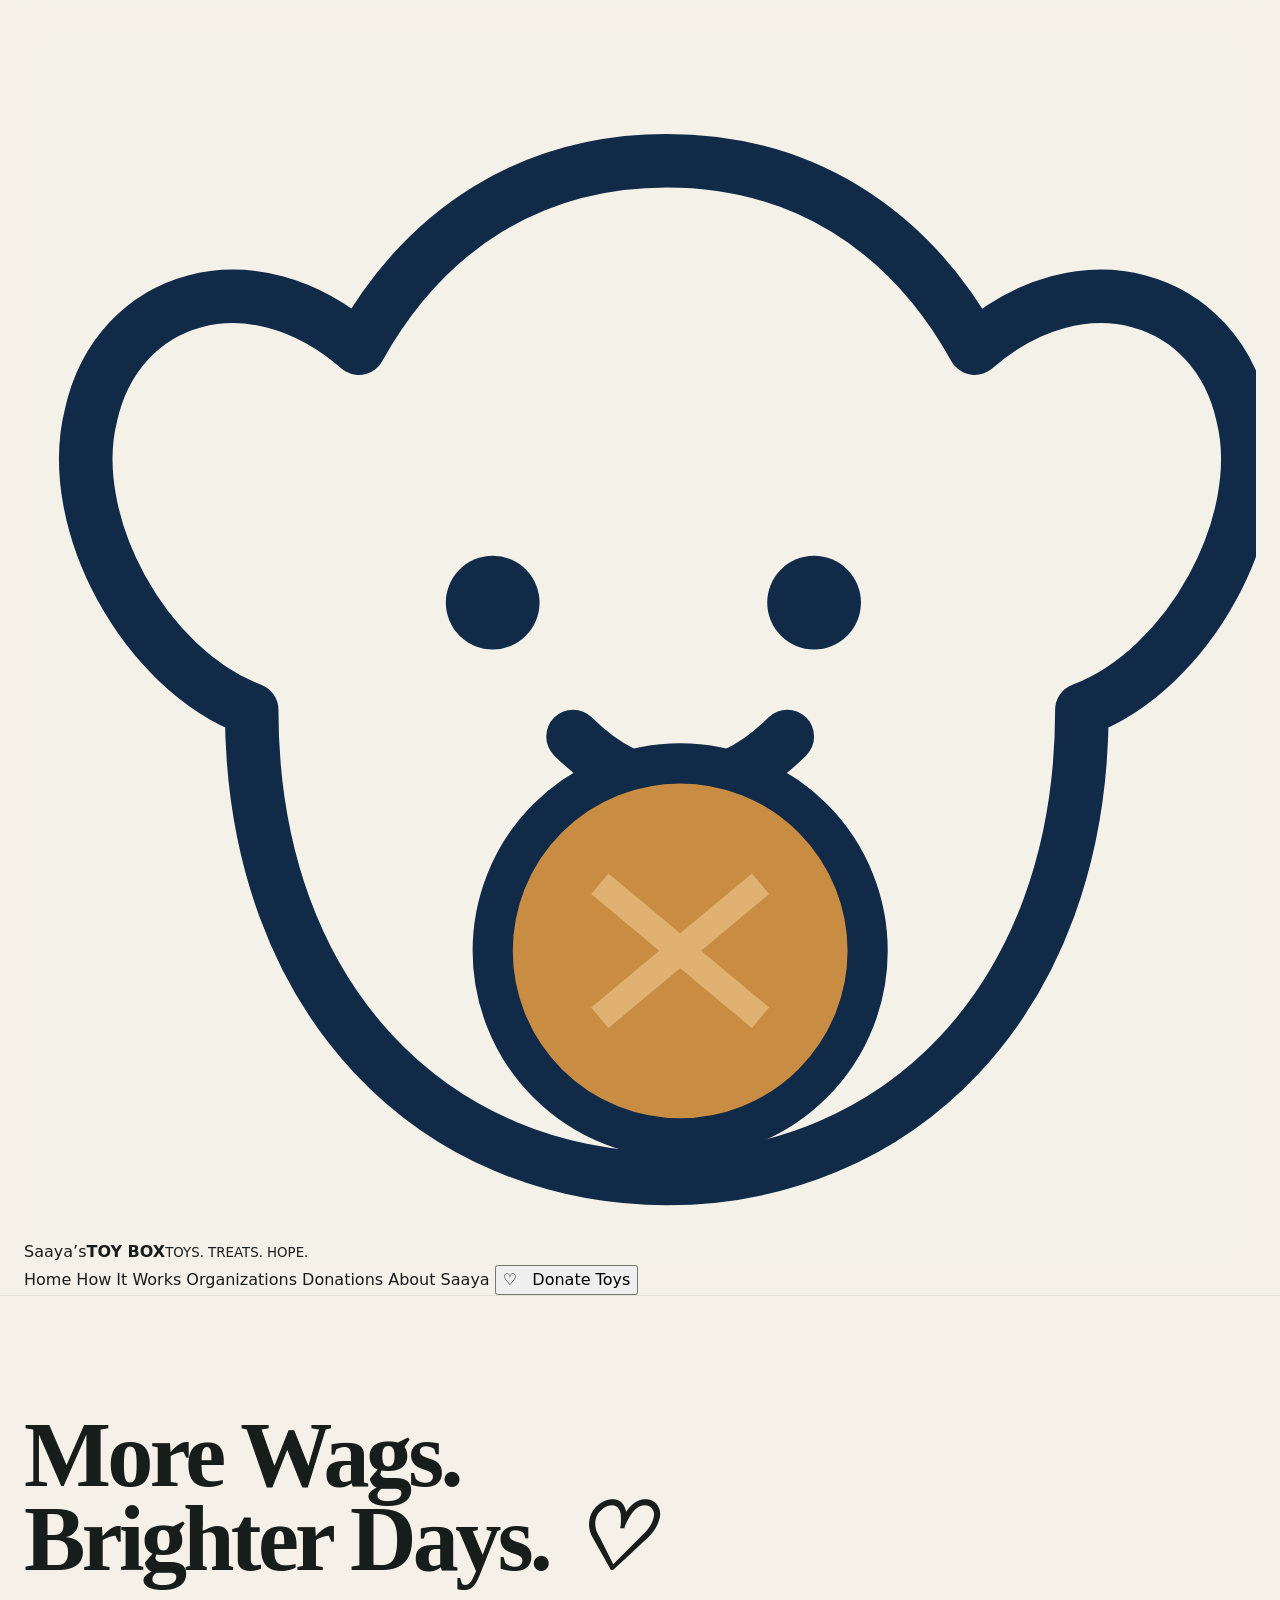
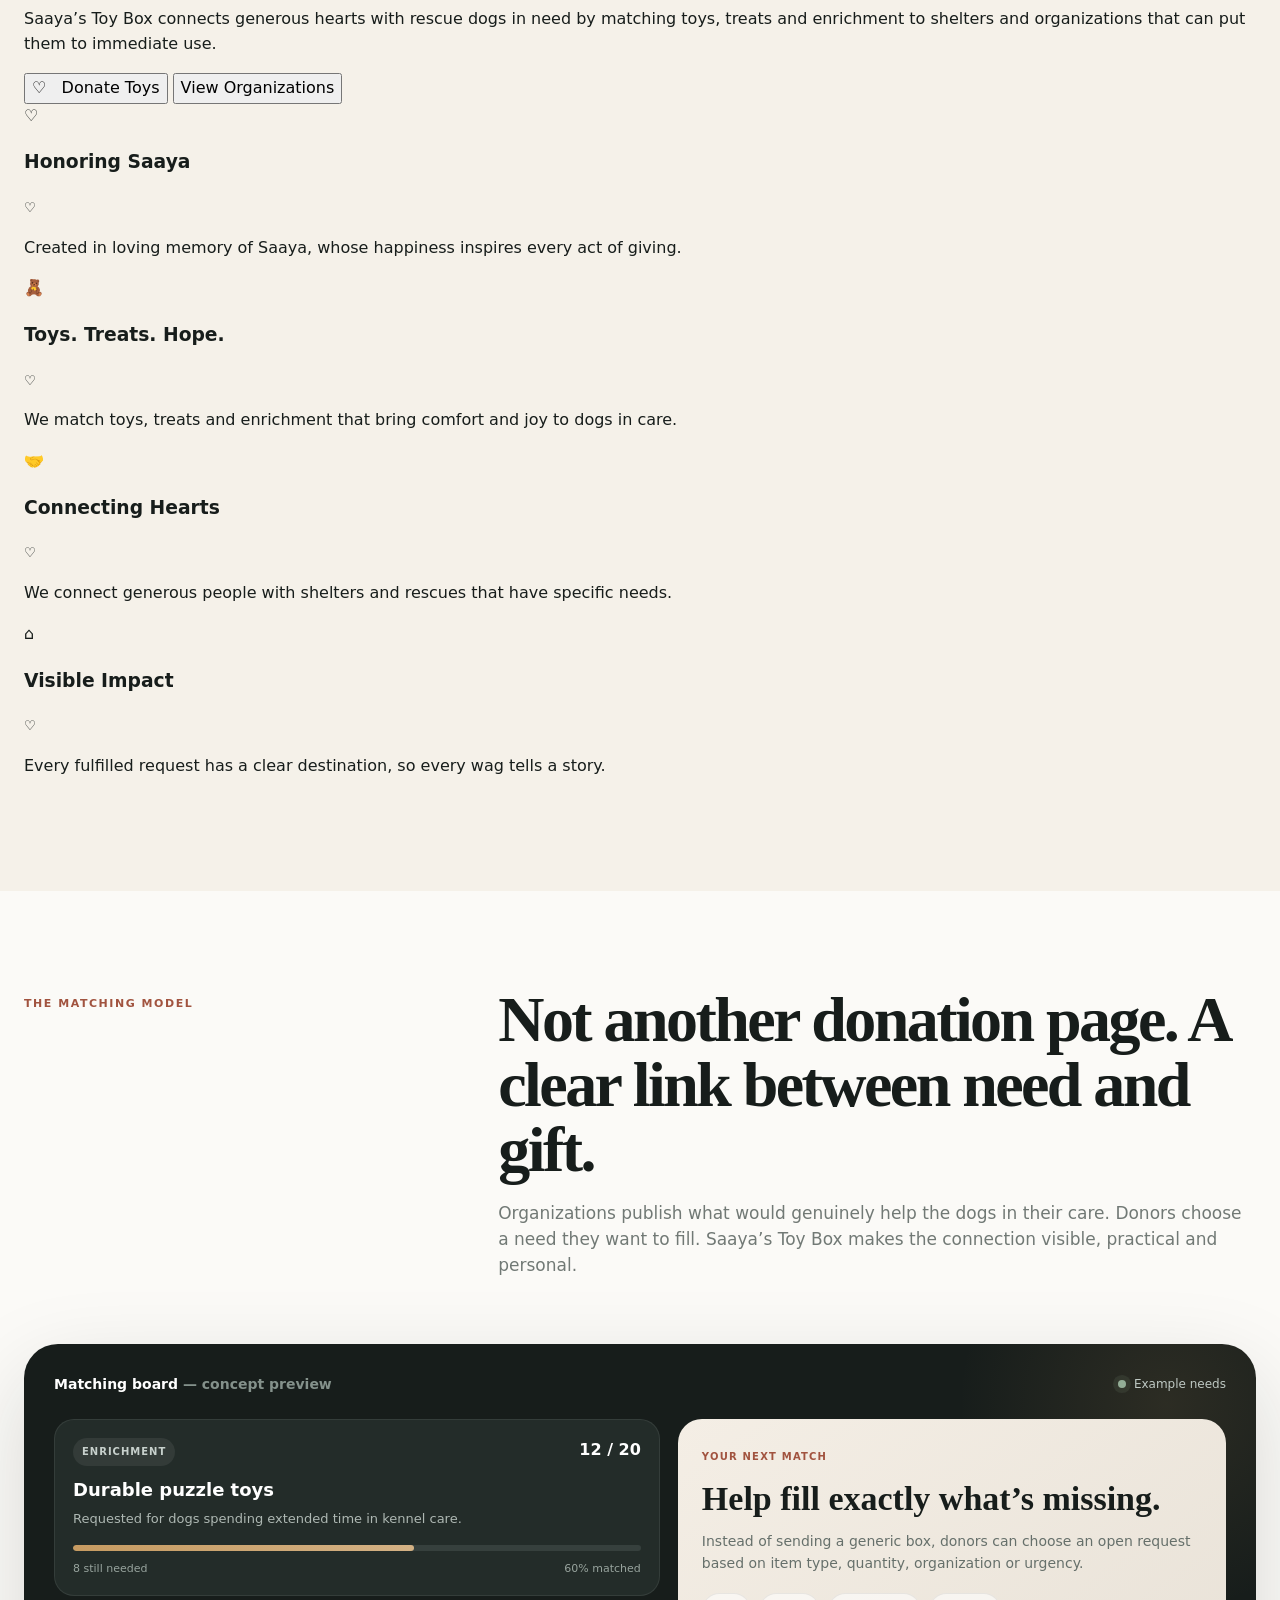
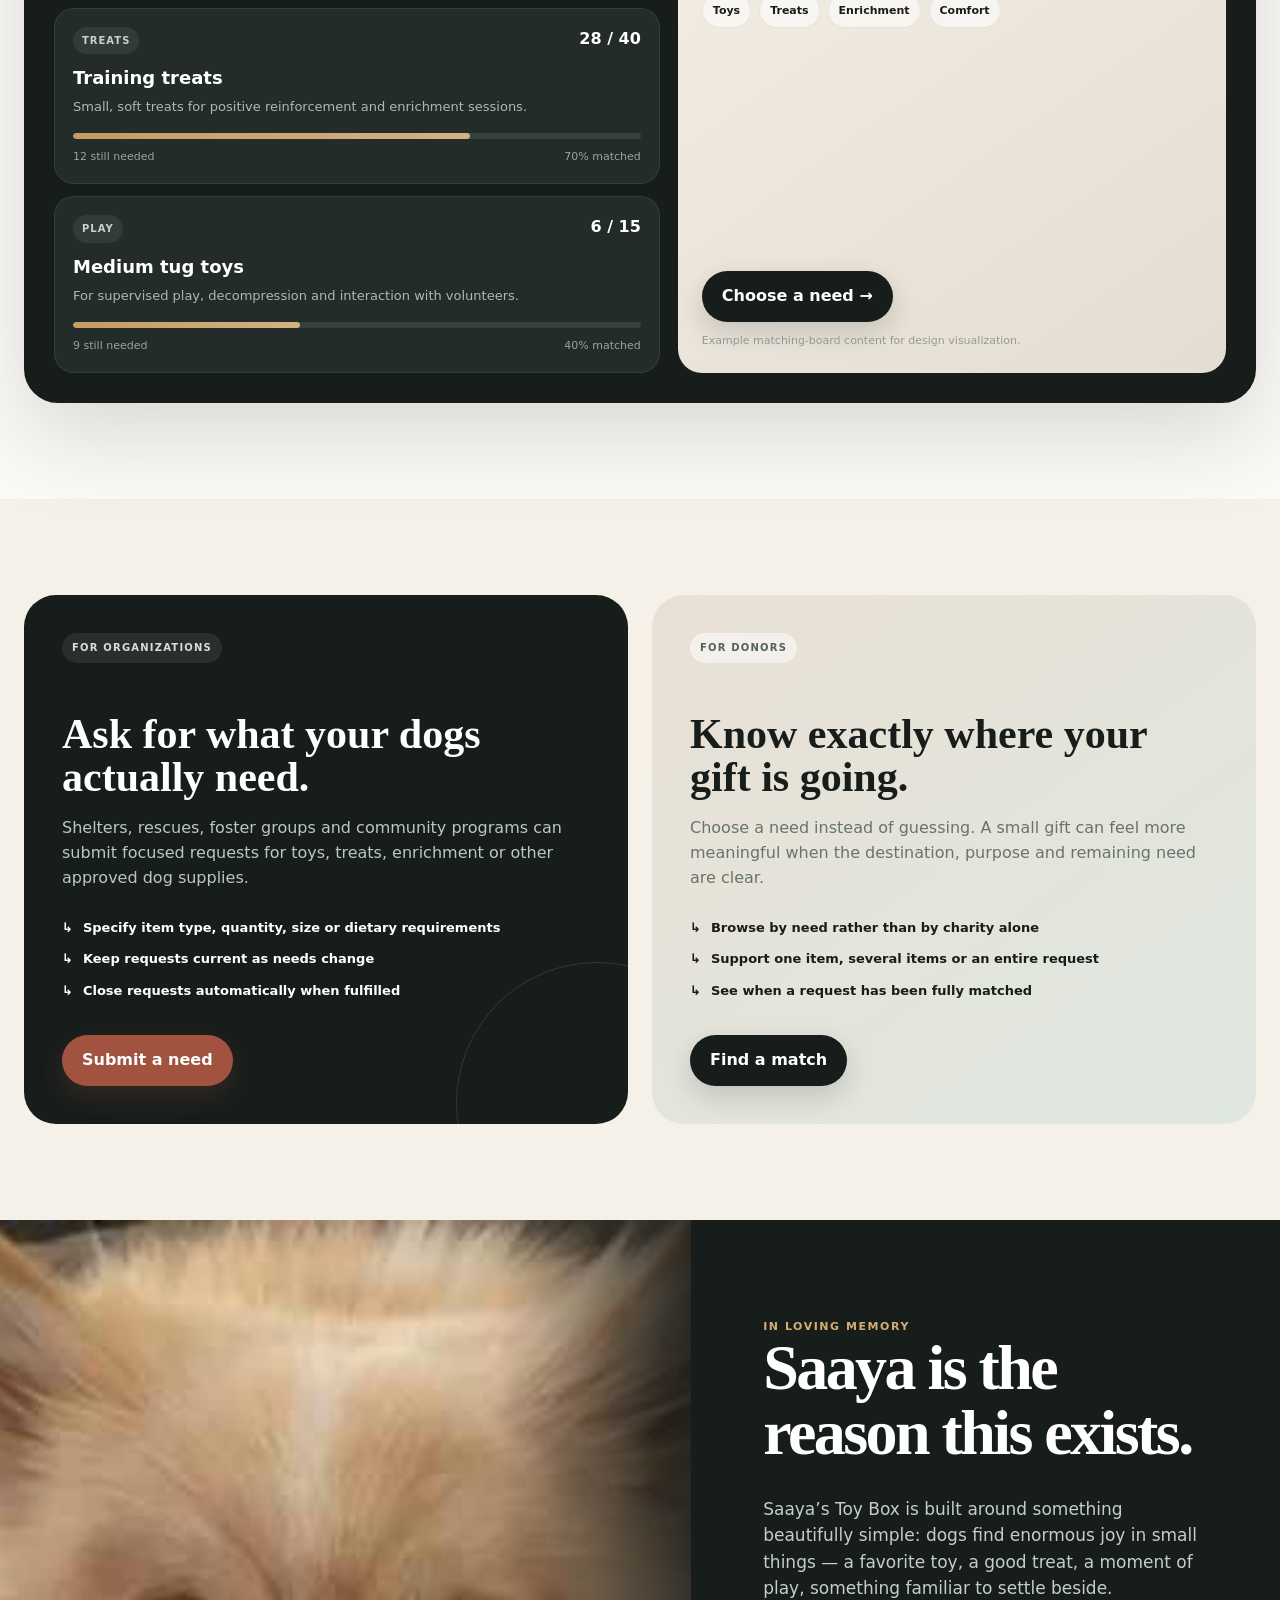
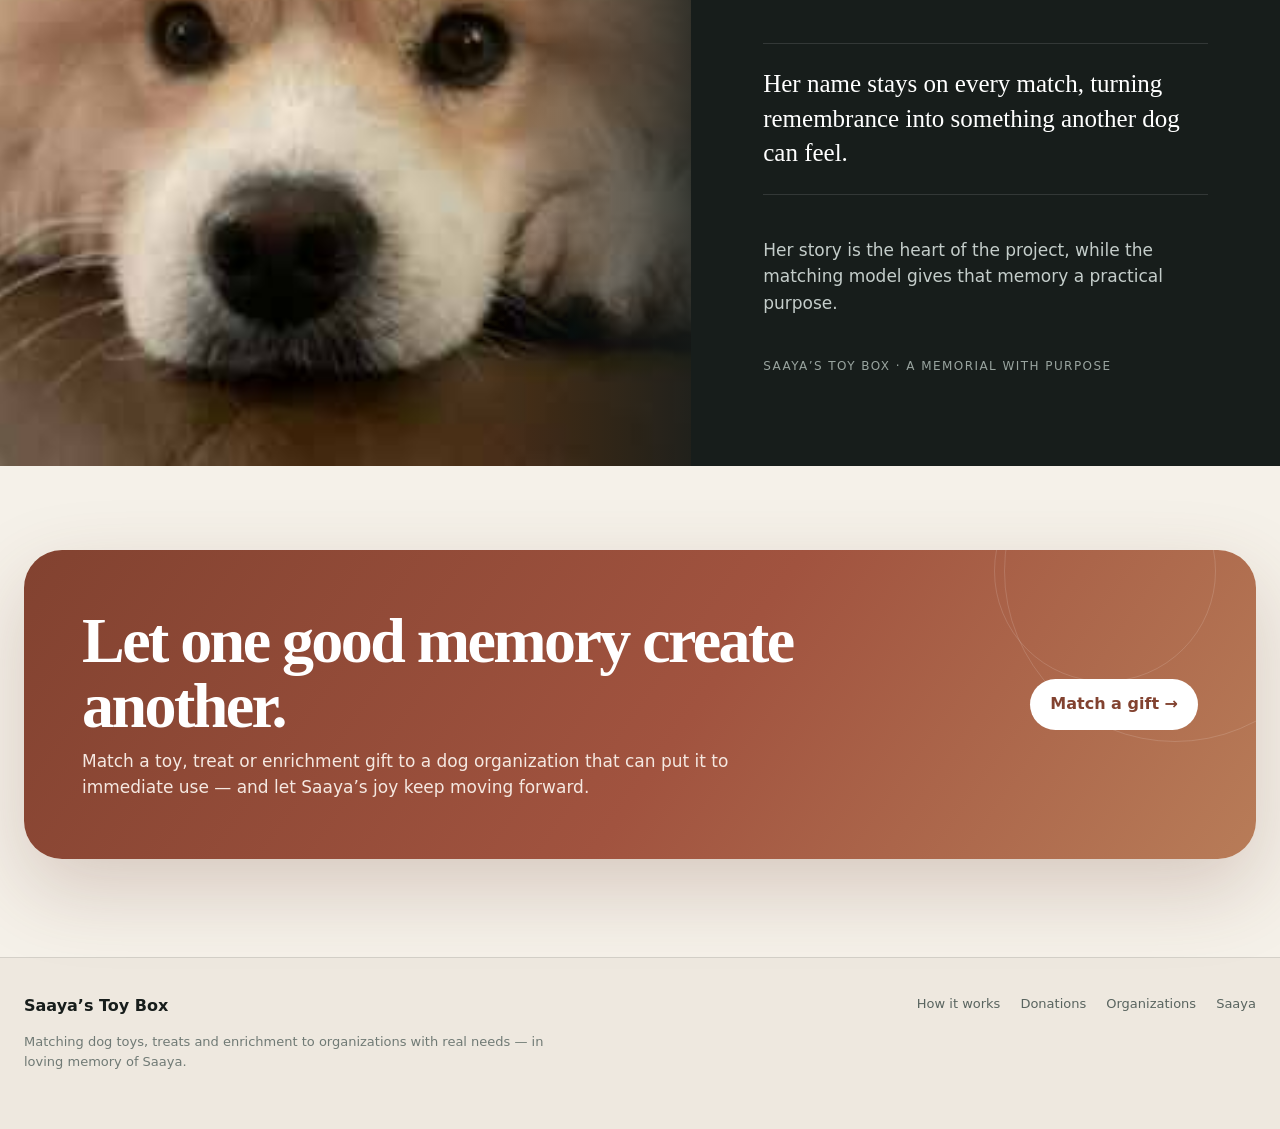
==== commit c4e7a8eb: "Rebuild hero to match approved visual" ====
--- a/index.html
+++ b/index.html
@@ -4,71 +4,54 @@
 <meta charset="UTF-8" />
 <meta name="viewport" content="width=device-width, initial-scale=1.0" />
 <title>Saaya's Toy Box — More Wags. Brighter Days.</title>
-<meta name="description" content="Saaya's Toy Box matches toys, treats and enrichment gifts with dog organizations that need them most — in loving memory of Saaya.">
+<meta name="description" content="Saaya's Toy Box connects donors with shelters, rescues and foster organizations that need toys, treats and enrichment — in loving memory of Saaya.">
 <link rel="stylesheet" href="styles.css">
 <link rel="stylesheet" href="homepage.css">
 </head>
 <body>
-<div class="memorial-bar">In loving memory of Saaya — matching joy to dogs who need it.</div>
-<nav class="site-nav">
-  <div class="wrap nav-inner refined-nav">
-    <a href="#top" class="brand brand-lockup" aria-label="Saaya's Toy Box home">
-      <span class="brand-art-shell"><img src="assets/saaya-toy-box-logo.png" alt="Saaya's Toy Box" class="nav-brand-art"></span>
+<nav class="saaya-nav">
+  <div class="wrap saaya-nav-inner">
+    <a class="saaya-wordmark" href="#top" aria-label="Saaya's Toy Box home">
+      <svg class="saaya-dogmark" viewBox="0 0 92 92" aria-hidden="true"><path d="M25 26c-8-7-18-4-20 5-2 8 4 19 12 22 0 22 14 35 31 35s31-13 31-35c8-3 14-14 12-22-2-9-12-12-20-5-5-9-13-14-23-14S30 17 25 26Z" fill="none" stroke="#102a48" stroke-width="4" stroke-linecap="round" stroke-linejoin="round"/><circle cx="35" cy="45" r="3.5" fill="#102a48"/><circle cx="59" cy="45" r="3.5" fill="#102a48"/><path d="M41 55c5 5 11 5 16 0" fill="none" stroke="#102a48" stroke-width="4" stroke-linecap="round"/><circle cx="49" cy="71" r="14" fill="#c88d42" stroke="#102a48" stroke-width="3"/><path d="M43 66l12 10M55 66L43 76" stroke="#e8bb7d" stroke-width="2" opacity=".8"/></svg>
+      <span class="saaya-wordmark-text"><span class="saaya-script">Saaya’s</span><strong>TOY BOX</strong><small>TOYS. TREATS. HOPE.</small></span>
     </a>
-    <div class="nav-links refined-links">
-      <a href="#top">Home</a>
+    <div class="saaya-nav-links">
+      <a href="#top" class="active">Home</a>
+      <a href="#matching">How It Works</a>
+      <a href="#organizations">Organizations</a>
+      <a href="donations.html">Donations</a>
       <a href="#saaya">About Saaya</a>
-      <a href="#matching">How It Works</a>
-      <a href="donations.html">Donations</a>
-      <a href="#organizations">Organizations</a>
-      <button class="btn btn-dark nav-donate" onclick="openForm('donor')">Donate / Match</button>
+      <button class="saaya-donate" onclick="openForm('donor')">♡&nbsp;&nbsp; Donate Toys</button>
     </div>
-    <button class="btn btn-dark mobile-cta" onclick="openForm('donor')">Donate</button>
   </div>
 </nav>
 
 <main id="top">
-<header class="hero new-hero">
-  <div class="hero-photo-band">
-    <img class="hero-dogs-photo" src="https://images.unsplash.com/photo-1587559070757-f72a388edbba?auto=format&fit=crop&fm=jpg&q=88&w=2000" alt="Happy dog surrounded by dog toys">
-    <div class="hero-photo-overlay"></div>
-  </div>
-
-  <div class="wrap hero-content-wrap">
-    <div class="new-hero-copy reveal">
-      <div class="eyebrow">A memorial with purpose</div>
-      <h1>More Wags.<br><span class="accent">Brighter Days.</span></h1>
-      <p class="hero-copy"><strong>Saaya’s Toy Box matches useful gifts to real needs.</strong> Shelters, rescues and foster organizations tell us which toys, treats and enrichment items would genuinely help the dogs in their care. Donors choose a request, and every gift has a clear destination.</p>
-      <div class="hero-actions">
-        <button class="btn btn-dark hero-primary" onclick="openForm('donor')">Donate toys & treats →</button>
-        <button class="btn btn-ghost" onclick="openForm('organization')">Our organization has a need</button>
-      </div>
-      <div class="hero-subnote new-subnote">
-        <div class="tiny">♥</div>
-        <div><strong>Created in loving memory of Saaya.</strong> Her joy lives on through moments of play, comfort and happiness for dogs who are still waiting for home.</div>
+<section class="showcase-hero">
+  <div class="showcase-photo" aria-hidden="true"></div>
+  <div class="showcase-fade"></div>
+  <div class="wrap showcase-copy">
+    <div class="showcase-copy-inner reveal">
+      <h1>More Wags.<br><span>Brighter Days.</span> <i>♡</i></h1>
+      <p>Saaya’s Toy Box connects generous hearts with rescue dogs in need by matching toys, treats and enrichment to shelters and organizations that can put them to immediate use.</p>
+      <div class="showcase-actions">
+        <button class="saaya-donate" onclick="openForm('donor')">♡&nbsp;&nbsp; Donate Toys</button>
+        <button class="outline-action" onclick="document.getElementById('organizations').scrollIntoView({behavior:'smooth'})">View Organizations</button>
       </div>
     </div>
   </div>
 
-  <div class="wrap purpose-strip reveal">
-    <article><span>♡</span><div><strong>Honoring Saaya</strong><small>A life full of love, remembered through giving.</small></div></article>
-    <article><span>🧸</span><div><strong>Toys. Treats. Hope.</strong><small>Useful gifts that bring comfort, play and enrichment.</small></div></article>
-    <article><span>↔</span><div><strong>Connecting Hearts</strong><small>Donors matched directly with organizations’ real needs.</small></div></article>
-    <article><span>🐾</span><div><strong>Visible Impact</strong><small>Every fulfilled request has a clear destination.</small></div></article>
+  <div class="wrap hero-pillars reveal">
+    <article><div class="pillar-icon halo">♡</div><h3>Honoring Saaya</h3><small>♡</small><p>Created in loving memory of Saaya, whose happiness inspires every act of giving.</p></article>
+    <article><div class="pillar-icon">🧸</div><h3>Toys. Treats. Hope.</h3><small>♡</small><p>We match toys, treats and enrichment that bring comfort and joy to dogs in care.</p></article>
+    <article><div class="pillar-icon">🤝</div><h3>Connecting Hearts</h3><small>♡</small><p>We connect generous people with shelters and rescues that have specific needs.</p></article>
+    <article><div class="pillar-icon">⌂</div><h3>Visible Impact</h3><small>♡</small><p>Every fulfilled request has a clear destination, so every wag tells a story.</p></article>
   </div>
-</header>
-
-<div class="ticker" aria-hidden="true"><div class="ticker-track">
-  <span>Needs first</span><span>Gifts matched</span><span>Dogs supported</span><span>Less waste</span><span>More joy</span><span>Community powered</span>
-  <span>Needs first</span><span>Gifts matched</span><span>Dogs supported</span><span>Less waste</span><span>More joy</span><span>Community powered</span>
-</div></div>
+</section>
 
 <section class="matching" id="matching">
   <div class="wrap">
-    <div class="section-head reveal">
-      <div class="kicker">The matching model</div>
-      <div><h2>Not another donation page. A clear link between need and gift.</h2><p class="section-intro">Organizations publish what would genuinely help the dogs in their care. Donors choose a need they want to fill. Saaya’s Toy Box makes the connection visible, practical and personal.</p></div>
-    </div>
+    <div class="section-head reveal"><div class="kicker">The matching model</div><div><h2>Not another donation page. A clear link between need and gift.</h2><p class="section-intro">Organizations publish what would genuinely help the dogs in their care. Donors choose a need they want to fill. Saaya’s Toy Box makes the connection visible, practical and personal.</p></div></div>
     <div class="matching-board reveal">
       <div class="board-top"><div class="board-title">Matching board <span>— concept preview</span></div><div class="board-status"><i class="live-dot"></i> Example needs</div></div>
       <div class="board-grid">
@@ -91,10 +74,7 @@
 </section>
 
 <section class="memorial" id="saaya">
-  <div class="memorial-inner">
-    <div class="memorial-image reveal"><img src="assets/saaya-portrait.jpg" alt="Portrait of Saaya"></div>
-    <div class="memorial-copy reveal"><div class="kicker">In loving memory</div><h2>Saaya is the reason this exists.</h2><p>Saaya’s Toy Box is built around something beautifully simple: dogs find enormous joy in small things — a favorite toy, a good treat, a moment of play, something familiar to settle beside.</p><div class="quote">Her name stays on every match, turning remembrance into something another dog can feel.</div><p>Her story is the heart of the project, while the matching model gives that memory a practical purpose.</p><div class="signature">Saaya’s Toy Box · A memorial with purpose</div></div>
-  </div>
+  <div class="memorial-inner"><div class="memorial-image reveal"><img src="assets/saaya-portrait.jpg" alt="Portrait of Saaya"></div><div class="memorial-copy reveal"><div class="kicker">In loving memory</div><h2>Saaya is the reason this exists.</h2><p>Saaya’s Toy Box is built around something beautifully simple: dogs find enormous joy in small things — a favorite toy, a good treat, a moment of play, something familiar to settle beside.</p><div class="quote">Her name stays on every match, turning remembrance into something another dog can feel.</div><p>Her story is the heart of the project, while the matching model gives that memory a practical purpose.</p><div class="signature">Saaya’s Toy Box · A memorial with purpose</div></div></div>
 </section>
 
 <section class="final-cta"><div class="wrap"><div class="cta-box reveal"><div class="cta-copy"><h2>Let one good memory create another.</h2><p>Match a toy, treat or enrichment gift to a dog organization that can put it to immediate use — and let Saaya’s joy keep moving forward.</p></div><button class="btn" onclick="openForm('donor')">Match a gift →</button></div></div></section>
--- a/homepage.css
+++ b/homepage.css
@@ -1,303 +1,7 @@
-/* =========================================================
-   2026-08 homepage refinement — editorial charity hero
-   ========================================================= */
-.site-nav{
-  background:rgba(250,247,241,.96);
-  box-shadow:0 8px 30px rgba(35,29,23,.045);
-}
-.refined-nav{
-  min-height:108px;
-  gap:38px;
-}
-.brand-lockup{
-  flex:0 0 auto;
-  width:205px;
-  height:88px;
-  display:flex;
-  align-items:center;
-  justify-content:flex-start;
-  overflow:visible;
-}
-.nav-brand-art{
-  display:block;
-  width:190px;
-  height:84px;
-  object-fit:contain;
-  object-position:left center;
-  filter:drop-shadow(0 4px 10px rgba(34,29,25,.08));
-}
-.refined-links{
-  gap:27px;
-  margin-left:auto;
-  white-space:nowrap;
-}
-.refined-links>a{
-  font-size:12px;
-  text-transform:uppercase;
-  letter-spacing:.075em;
-  font-weight:820;
-}
-.nav-donate{
-  padding:13px 22px;
-  background:#102a48;
-}
-
-.new-hero{
-  min-height:auto;
-  padding:62px 0 0;
-  background:
-    radial-gradient(circle at 20% 12%,rgba(218,184,135,.18),transparent 30%),
-    linear-gradient(180deg,#faf7f1 0%,#f6f0e6 100%);
-}
-.new-hero:before{display:none}
-.new-hero-grid{
-  display:grid;
-  grid-template-columns:.88fr 1.12fr;
-  align-items:center;
-  gap:54px;
-  min-height:610px;
-}
-.new-hero-copy{
-  padding:44px 0 68px;
-  position:relative;
-  z-index:4;
-}
-.new-hero-copy h1{
-  font-size:clamp(60px,6.6vw,96px);
-  line-height:.92;
-  max-width:650px;
-  margin:22px 0 24px;
-  color:#112a48;
-}
-.new-hero-copy .accent{
-  color:#c28d45;
-  white-space:nowrap;
-}
-.new-hero-copy .accent:after{
-  height:9px;
-  background:rgba(194,141,69,.13);
-}
-.new-hero-copy .hero-copy{
-  font-size:18px;
-  line-height:1.68;
-  color:#52615d;
-  max-width:610px;
-}
-.hero-primary{
-  background:#102a48;
-  padding:14px 22px;
-}
-.new-subnote{
-  max-width:590px;
-  color:#67736e;
-}
-.new-subnote .tiny{
-  background:#fffaf3;
-  color:#b16f45;
-}
-.new-hero-visual{
-  position:relative;
-  min-height:610px;
-  margin-right:-42px;
-}
-.hero-image-shell{
-  position:absolute;
-  inset:0;
-  border-radius:38px 0 0 38px;
-  overflow:hidden;
-  background:#ddd;
-  box-shadow:0 32px 80px rgba(25,35,31,.16);
-}
-.hero-image-shell>img{
-  width:100%;
-  height:100%;
-  object-fit:cover;
-  object-position:center center;
-  transition:transform 1.2s cubic-bezier(.2,.7,.2,1);
-}
-.new-hero-visual:hover .hero-image-shell>img{transform:scale(1.035)}
-.hero-photo-wash{
-  position:absolute;
-  inset:0;
-  background:linear-gradient(90deg,rgba(245,241,233,.12),transparent 28%,rgba(13,34,52,.04));
-  pointer-events:none;
-}
-.hero-photo-label{
-  position:absolute;
-  right:26px;
-  bottom:25px;
-  display:flex;
-  align-items:center;
-  gap:12px;
-  padding:13px 16px;
-  border-radius:18px;
-  background:rgba(255,252,246,.9);
-  backdrop-filter:blur(12px);
-  border:1px solid rgba(255,255,255,.75);
-  box-shadow:0 16px 40px rgba(19,29,25,.12);
-}
-.label-paw{
-  width:38px;
-  height:38px;
-  border-radius:50%;
-  background:#102a48;
-  display:grid;
-  place-items:center;
-  font-size:16px;
-}
-.hero-photo-label small{
-  display:block;
-  font-size:9px;
-  letter-spacing:.12em;
-  font-weight:900;
-  color:#b16f45;
-}
-.hero-photo-label strong{
-  display:block;
-  margin-top:2px;
-  font-size:14px;
-  color:#1b2b35;
-}
-.saaya-memory-card{
-  position:absolute;
-  left:-34px;
-  top:36px;
-  z-index:5;
-  width:185px;
-  padding:10px;
-  border-radius:21px;
-  background:rgba(255,252,247,.95);
-  border:1px solid rgba(255,255,255,.8);
-  box-shadow:0 22px 60px rgba(32,37,33,.16);
-  transform:rotate(-2deg);
-}
-.saaya-memory-card>img{
-  width:100%;
-  height:128px;
-  object-fit:cover;
-  object-position:center 39%;
-  border-radius:14px;
-}
-.saaya-memory-card>div{padding:8px 5px 3px}
-.saaya-memory-card small{
-  display:block;
-  color:#b16f45;
-  font-size:9px;
-  font-weight:900;
-  letter-spacing:.11em;
-  text-transform:uppercase;
-}
-.saaya-memory-card strong{
-  display:block;
-  font-family:Georgia,"Times New Roman",serif;
-  color:#102a48;
-  font-size:21px;
-  line-height:1.15;
-  margin:2px 0 4px;
-}
-.saaya-memory-card span{
-  display:block;
-  color:#77817d;
-  font-size:10px;
-  line-height:1.4;
-}
-.purpose-strip{
-  position:relative;
-  z-index:10;
-  transform:translateY(38px);
-  display:grid;
-  grid-template-columns:repeat(4,1fr);
-  background:rgba(255,253,248,.97);
-  border:1px solid rgba(35,37,33,.08);
-  border-radius:27px;
-  box-shadow:0 22px 60px rgba(34,31,27,.11);
-  overflow:hidden;
-}
-.purpose-strip article{
-  min-height:142px;
-  padding:26px 24px;
-  display:flex;
-  gap:14px;
-  align-items:flex-start;
-  position:relative;
-}
-.purpose-strip article+article:before{
-  content:"";
-  position:absolute;
-  left:0;
-  top:28px;
-  bottom:28px;
-  width:1px;
-  background:rgba(23,29,27,.11);
-}
-.purpose-strip article>span{
-  flex:0 0 auto;
-  width:42px;
-  height:42px;
-  display:grid;
-  place-items:center;
-  color:#c28d45;
-  font-size:25px;
-}
-.purpose-strip strong{
-  display:block;
-  color:#102a48;
-  font-size:13px;
-  text-transform:uppercase;
-  letter-spacing:.065em;
-  margin:2px 0 7px;
-}
-.purpose-strip small{
-  display:block;
-  color:#737c78;
-  font-size:12px;
-  line-height:1.5;
-}
-.new-hero + .ticker{margin-top:74px}
-
-/* Slightly more elegant shared header behavior */
-@media(max-width:1100px){
-  .refined-nav{min-height:94px}
-  .brand-lockup{width:165px;height:74px}
-  .nav-brand-art{width:158px;height:72px}
-  .refined-links{gap:17px}
-  .refined-links>a{font-size:11px}
-  .new-hero-grid{grid-template-columns:1fr 1.08fr;gap:34px}
-  .purpose-strip{grid-template-columns:1fr 1fr}
-  .purpose-strip article:nth-child(3):before{display:none}
-  .purpose-strip article:nth-child(n+3){border-top:1px solid rgba(23,29,27,.08)}
-}
-@media(max-width:900px){
-  .refined-nav{min-height:88px}
-  .brand-lockup{width:150px;height:70px}
-  .nav-brand-art{width:145px;height:67px}
-  .new-hero{padding-top:38px}
-  .new-hero-grid{grid-template-columns:1fr;gap:20px}
-  .new-hero-copy{padding:35px 0 18px}
-  .new-hero-visual{min-height:520px;margin-right:0}
-  .hero-image-shell{border-radius:30px}
-  .saaya-memory-card{left:14px;top:18px}
-}
-@media(max-width:640px){
-  .memorial-bar{font-size:9px;padding:8px 12px}
-  .refined-nav{min-height:78px}
-  .brand-lockup{width:127px;height:61px}
-  .nav-brand-art{width:124px;height:59px}
-  .new-hero-copy h1{font-size:54px}
-  .new-hero-copy .accent{white-space:normal}
-  .new-hero-visual{min-height:410px}
-  .saaya-memory-card{width:132px;left:10px;top:12px;padding:7px}
-  .saaya-memory-card>img{height:86px}
-  .saaya-memory-card span{display:none}
-  .hero-photo-label{left:14px;right:14px;bottom:14px}
-  .purpose-strip{grid-template-columns:1fr;transform:translateY(24px)}
-  .purpose-strip article{min-height:112px}
-  .purpose-strip article+article:before{display:none}
-  .purpose-strip article+article{border-top:1px solid rgba(23,29,27,.08)}
-  .new-hero + .ticker{margin-top:48px}
-}
-
-.hero-saaya-photo{object-position:center 38%!important;filter:saturate(.95) contrast(1.02)}
-.hero-toybox-overlay{position:absolute!important;right:-10px;bottom:-12px;width:48%!important;height:auto!important;object-fit:contain!important;z-index:4;filter:drop-shadow(0 18px 30px rgba(20,28,25,.18));transform:none!important}
-.hero-image-shell:after{content:"";position:absolute;inset:auto 0 0 0;height:42%;background:linear-gradient(180deg,transparent,rgba(15,28,35,.12));pointer-events:none}
-@media(max-width:640px){.hero-toybox-overlay{width:58%!important;right:-18px;bottom:-8px}}
+/* 2026-08 homepage refinement — visual charity hero */
+.site-nav{background:#fbf8f2;box-shadow:0 8px 30px rgba(35,29,23,.045)}
+.refined-nav{min-height:112px;gap:34px}.brand-lockup{flex:0 0 auto;width:245px;height:92px;display:flex;align-items:center}.brand-art-shell{display:flex;align-items:center;justify-content:center;width:235px;height:84px;border-radius:24px;background:#fbf8f2;padding:8px 14px;overflow:hidden}.nav-brand-art{display:block;width:205px;height:78px;object-fit:contain;filter:drop-shadow(0 4px 10px rgba(34,29,25,.07))}.refined-links{gap:24px;margin-left:auto;white-space:nowrap}.refined-links>a{font-size:12px;text-transform:uppercase;letter-spacing:.075em;font-weight:820}.nav-donate{padding:13px 22px;background:#102a48}
+.new-hero{position:relative;min-height:auto;padding:0 0 0;background:#f8f3eb;overflow:visible}.new-hero:before{display:none}.hero-photo-band{position:relative;height:650px;overflow:hidden;background:#d8d0c3}.hero-dogs-photo{width:100%;height:100%;object-fit:cover;object-position:center 48%;display:block}.hero-photo-overlay{position:absolute;inset:0;background:linear-gradient(90deg,rgba(248,243,235,.96) 0%,rgba(248,243,235,.84) 27%,rgba(248,243,235,.32) 46%,rgba(15,37,64,.08) 100%)}.hero-content-wrap{position:absolute;left:0;right:0;top:0;height:650px;display:flex;align-items:center;z-index:3}.new-hero-copy{width:min(620px,48%);padding:30px 0 65px}.new-hero-copy h1{font-size:clamp(62px,6.8vw,102px);line-height:.91;max-width:650px;margin:20px 0 22px;color:#102a48}.new-hero-copy .accent{color:#c28d45}.new-hero-copy .accent:after{height:10px;background:rgba(194,141,69,.14)}.new-hero-copy .hero-copy{font-size:18px;line-height:1.68;color:#344b58;max-width:585px;text-shadow:0 1px 0 rgba(255,255,255,.25)}.hero-primary{background:#102a48;padding:14px 22px}.new-subnote{max-width:575px;color:#42585b}.new-subnote .tiny{background:#fffaf3;color:#b16f45}.purpose-strip{position:relative;z-index:10;transform:translateY(-42px);display:grid;grid-template-columns:repeat(4,1fr);background:rgba(255,253,248,.98);border:1px solid rgba(35,37,33,.08);border-radius:28px;box-shadow:0 22px 60px rgba(34,31,27,.12);overflow:hidden}.purpose-strip article{min-height:144px;padding:27px 24px;display:flex;gap:14px;align-items:flex-start;position:relative}.purpose-strip article+article:before{content:"";position:absolute;left:0;top:28px;bottom:28px;width:1px;background:rgba(23,29,27,.11)}.purpose-strip article>span{flex:0 0 auto;width:42px;height:42px;display:grid;place-items:center;color:#c28d45;font-size:25px}.purpose-strip strong{display:block;color:#102a48;font-size:13px;text-transform:uppercase;letter-spacing:.065em;margin:2px 0 7px}.purpose-strip small{display:block;color:#737c78;font-size:12px;line-height:1.5}.new-hero+.ticker{margin-top:0}
+@media(max-width:1100px){.refined-nav{min-height:96px}.brand-lockup{width:190px;height:76px}.brand-art-shell{width:185px;height:70px}.nav-brand-art{width:168px;height:64px}.refined-links{gap:16px}.refined-links>a{font-size:11px}.hero-photo-band,.hero-content-wrap{height:610px}.new-hero-copy{width:52%}.purpose-strip{grid-template-columns:1fr 1fr}.purpose-strip article:nth-child(3):before{display:none}.purpose-strip article:nth-child(n+3){border-top:1px solid rgba(23,29,27,.08)}}
+@media(max-width:900px){.refined-nav{min-height:88px}.brand-lockup{width:155px;height:68px}.brand-art-shell{width:150px;height:62px}.nav-brand-art{width:138px;height:56px}.hero-photo-band{height:760px}.hero-content-wrap{height:760px;align-items:flex-start;padding-top:44px}.hero-photo-overlay{background:linear-gradient(180deg,rgba(248,243,235,.96) 0%,rgba(248,243,235,.9) 42%,rgba(248,243,235,.22) 73%,rgba(16,42,72,.06) 100%)}.new-hero-copy{width:100%;max-width:660px}.hero-dogs-photo{object-position:center 60%}}
+@media(max-width:640px){.memorial-bar{font-size:9px;padding:8px 12px}.refined-nav{min-height:78px}.brand-lockup{width:130px;height:60px}.brand-art-shell{width:126px;height:56px;padding:4px}.nav-brand-art{width:116px;height:52px}.hero-photo-band{height:760px}.hero-content-wrap{height:760px;padding-top:26px}.new-hero-copy h1{font-size:54px}.new-hero-copy .hero-copy{font-size:16px}.hero-actions{gap:9px}.purpose-strip{grid-template-columns:1fr;transform:translateY(-24px)}.purpose-strip article{min-height:108px}.purpose-strip article+article:before{display:none}.purpose-strip article+article{border-top:1px solid rgba(23,29,27,.08)}}
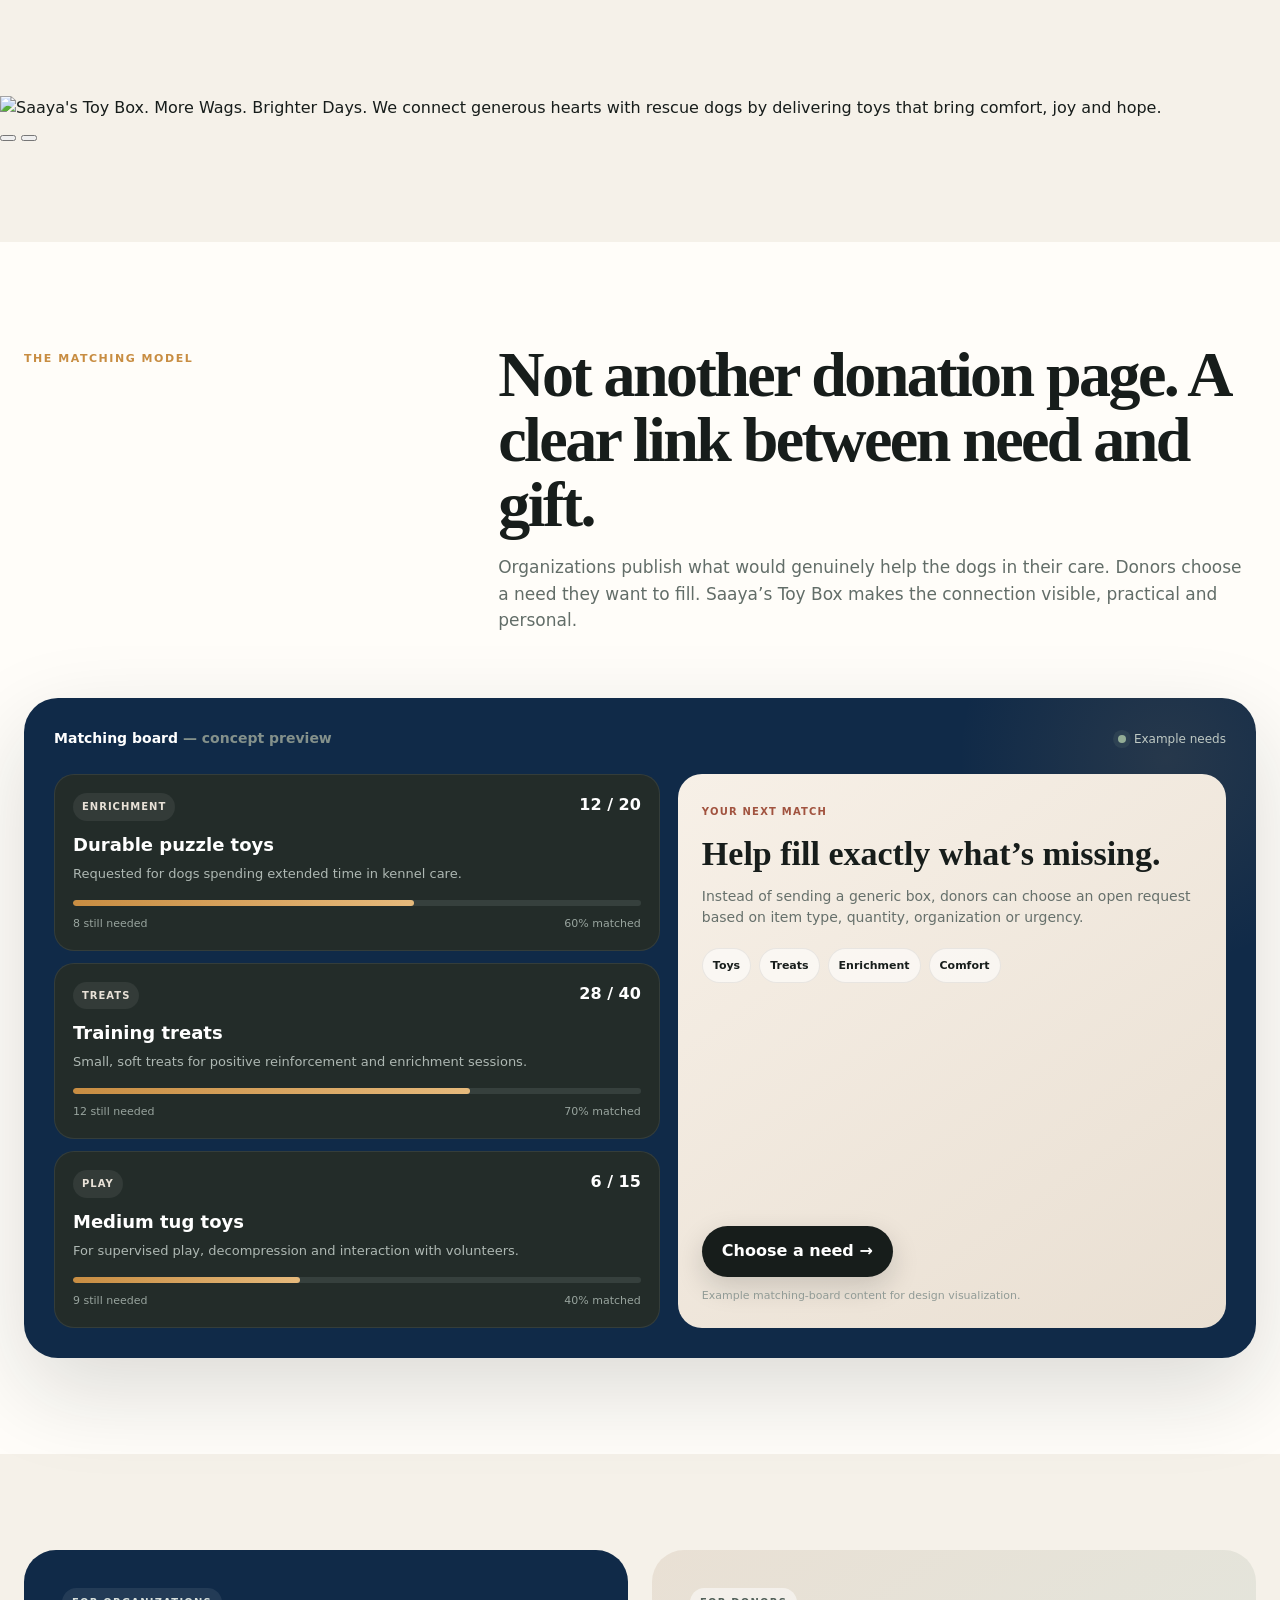
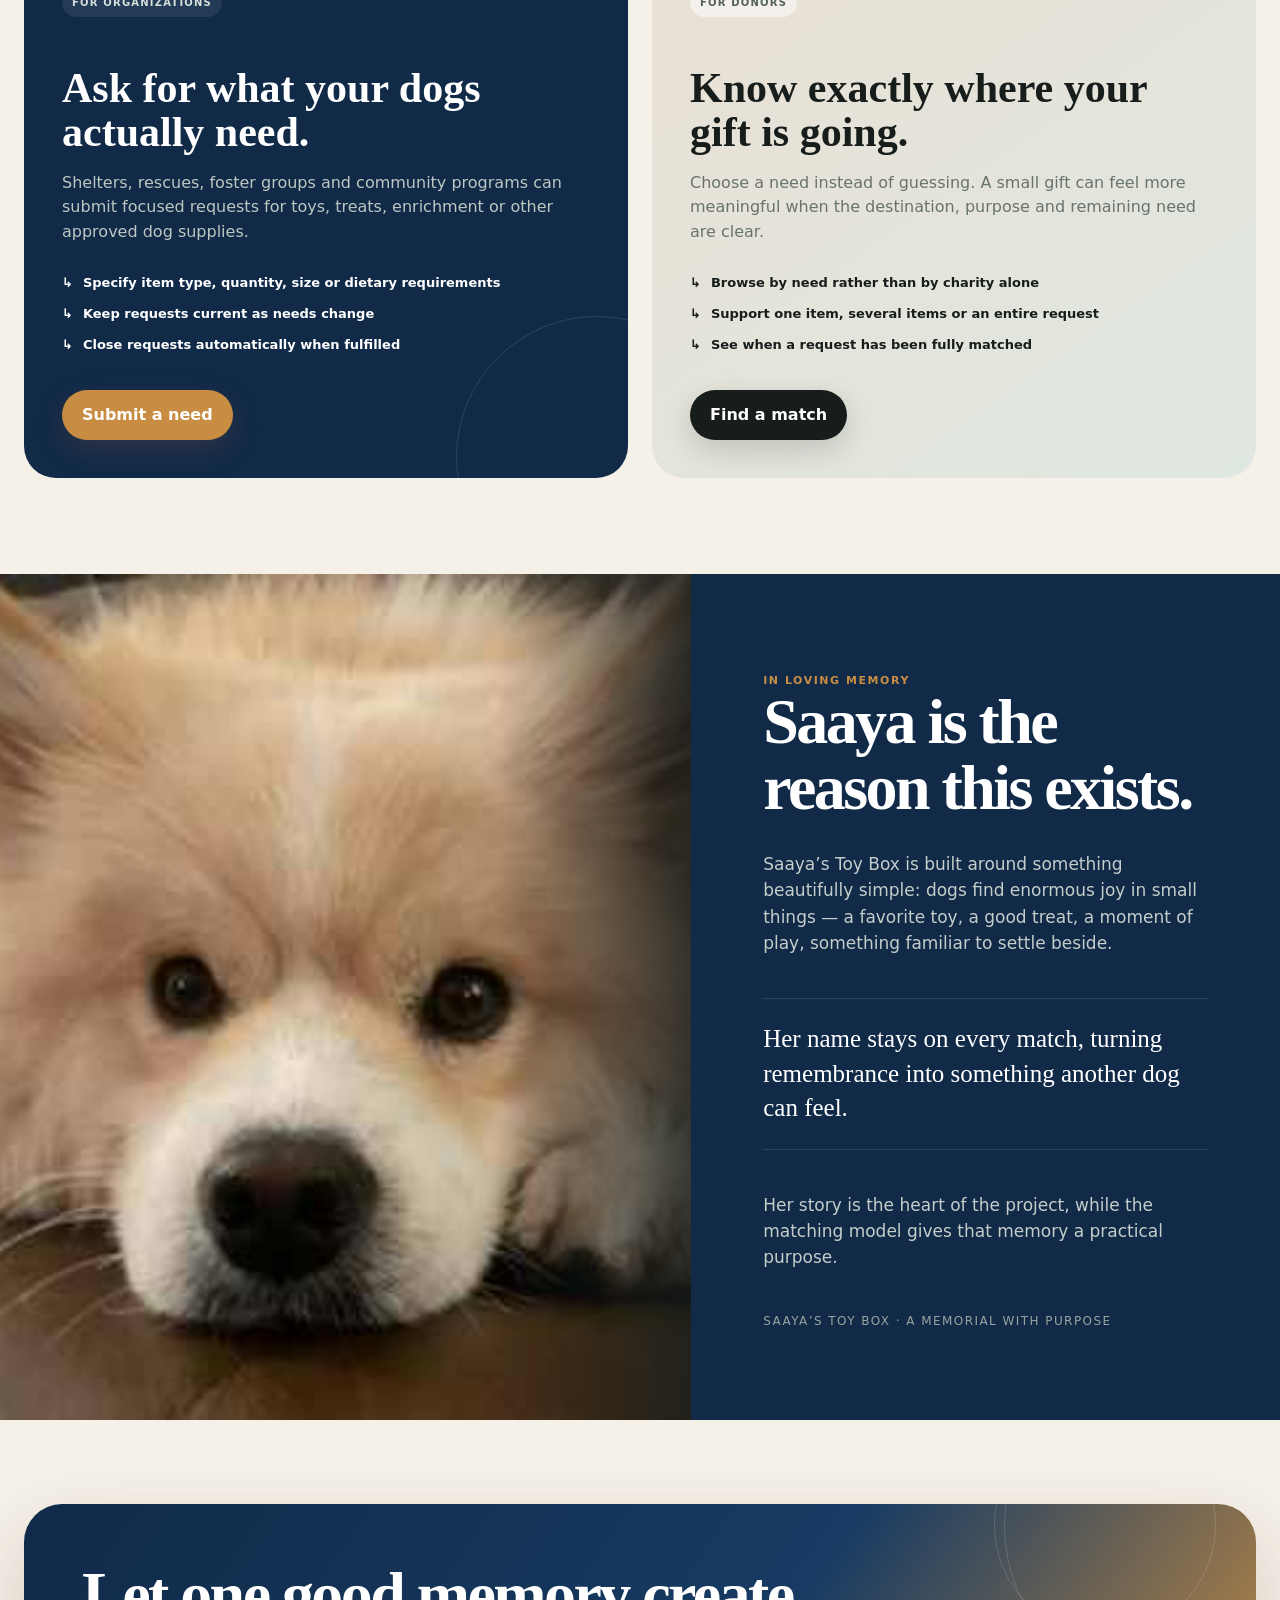
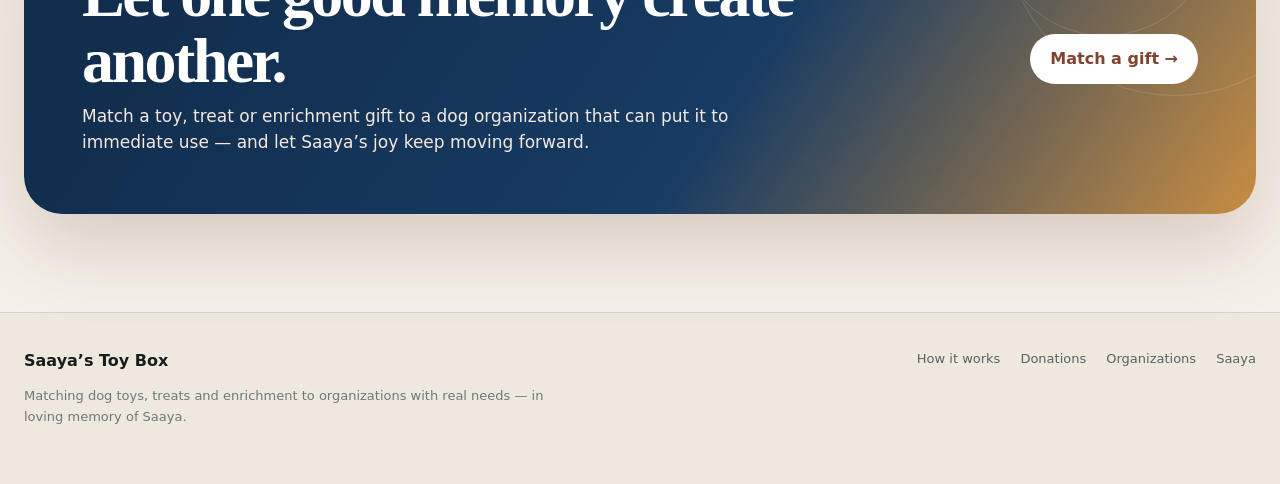
==== commit 9db9e3ee: "Use approved hero artwork exactly on homepage" ====
--- a/index.html
+++ b/index.html
@@ -4,54 +4,33 @@
 <meta charset="UTF-8" />
 <meta name="viewport" content="width=device-width, initial-scale=1.0" />
 <title>Saaya's Toy Box — More Wags. Brighter Days.</title>
-<meta name="description" content="Saaya's Toy Box connects donors with shelters, rescues and foster organizations that need toys, treats and enrichment — in loving memory of Saaya.">
+<meta name="description" content="Saaya's Toy Box matches toys, treats and enrichment with shelters, rescues and foster organizations that need them — in loving memory of Saaya.">
 <link rel="stylesheet" href="styles.css">
 <link rel="stylesheet" href="homepage.css">
 </head>
 <body>
-<nav class="saaya-nav">
-  <div class="wrap saaya-nav-inner">
-    <a class="saaya-wordmark" href="#top" aria-label="Saaya's Toy Box home">
-      <svg class="saaya-dogmark" viewBox="0 0 92 92" aria-hidden="true"><path d="M25 26c-8-7-18-4-20 5-2 8 4 19 12 22 0 22 14 35 31 35s31-13 31-35c8-3 14-14 12-22-2-9-12-12-20-5-5-9-13-14-23-14S30 17 25 26Z" fill="none" stroke="#102a48" stroke-width="4" stroke-linecap="round" stroke-linejoin="round"/><circle cx="35" cy="45" r="3.5" fill="#102a48"/><circle cx="59" cy="45" r="3.5" fill="#102a48"/><path d="M41 55c5 5 11 5 16 0" fill="none" stroke="#102a48" stroke-width="4" stroke-linecap="round"/><circle cx="49" cy="71" r="14" fill="#c88d42" stroke="#102a48" stroke-width="3"/><path d="M43 66l12 10M55 66L43 76" stroke="#e8bb7d" stroke-width="2" opacity=".8"/></svg>
-      <span class="saaya-wordmark-text"><span class="saaya-script">Saaya’s</span><strong>TOY BOX</strong><small>TOYS. TREATS. HOPE.</small></span>
-    </a>
-    <div class="saaya-nav-links">
-      <a href="#top" class="active">Home</a>
-      <a href="#matching">How It Works</a>
-      <a href="#organizations">Organizations</a>
-      <a href="donations.html">Donations</a>
-      <a href="#saaya">About Saaya</a>
-      <button class="saaya-donate" onclick="openForm('donor')">♡&nbsp;&nbsp; Donate Toys</button>
-    </div>
-  </div>
-</nav>
-
 <main id="top">
-<section class="showcase-hero">
-  <div class="showcase-photo" aria-hidden="true"></div>
-  <div class="showcase-fade"></div>
-  <div class="wrap showcase-copy">
-    <div class="showcase-copy-inner reveal">
-      <h1>More Wags.<br><span>Brighter Days.</span> <i>♡</i></h1>
-      <p>Saaya’s Toy Box connects generous hearts with rescue dogs in need by matching toys, treats and enrichment to shelters and organizations that can put them to immediate use.</p>
-      <div class="showcase-actions">
-        <button class="saaya-donate" onclick="openForm('donor')">♡&nbsp;&nbsp; Donate Toys</button>
-        <button class="outline-action" onclick="document.getElementById('organizations').scrollIntoView({behavior:'smooth'})">View Organizations</button>
-      </div>
-    </div>
-  </div>
-
-  <div class="wrap hero-pillars reveal">
-    <article><div class="pillar-icon halo">♡</div><h3>Honoring Saaya</h3><small>♡</small><p>Created in loving memory of Saaya, whose happiness inspires every act of giving.</p></article>
-    <article><div class="pillar-icon">🧸</div><h3>Toys. Treats. Hope.</h3><small>♡</small><p>We match toys, treats and enrichment that bring comfort and joy to dogs in care.</p></article>
-    <article><div class="pillar-icon">🤝</div><h3>Connecting Hearts</h3><small>♡</small><p>We connect generous people with shelters and rescues that have specific needs.</p></article>
-    <article><div class="pillar-icon">⌂</div><h3>Visible Impact</h3><small>♡</small><p>Every fulfilled request has a clear destination, so every wag tells a story.</p></article>
-  </div>
+<section class="exact-hero" aria-label="Saaya's Toy Box homepage introduction">
+  <img src="assets/saaya-exact-hero.jpg" alt="Saaya's Toy Box. More Wags. Brighter Days. We connect generous hearts with rescue dogs by delivering toys that bring comfort, joy and hope.">
+  <a class="hero-hotspot hs-home" href="#top" aria-label="Home"></a>
+  <a class="hero-hotspot hs-how" href="#matching" aria-label="How it works"></a>
+  <a class="hero-hotspot hs-org" href="#organizations" aria-label="Organizations"></a>
+  <a class="hero-hotspot hs-donations" href="donations.html" aria-label="Donations"></a>
+  <a class="hero-hotspot hs-about" href="#saaya" aria-label="About Saaya"></a>
+  <button class="hero-hotspot hs-donate-nav" onclick="openForm('donor')" aria-label="Donate toys"></button>
+  <button class="hero-hotspot hs-donate-main" onclick="openForm('donor')" aria-label="Donate toys"></button>
+  <a class="hero-hotspot hs-view-org" href="#organizations" aria-label="View organizations"></a>
 </section>
 
 <section class="matching" id="matching">
   <div class="wrap">
-    <div class="section-head reveal"><div class="kicker">The matching model</div><div><h2>Not another donation page. A clear link between need and gift.</h2><p class="section-intro">Organizations publish what would genuinely help the dogs in their care. Donors choose a need they want to fill. Saaya’s Toy Box makes the connection visible, practical and personal.</p></div></div>
+    <div class="section-head reveal">
+      <div class="kicker">The matching model</div>
+      <div>
+        <h2>Not another donation page. A clear link between need and gift.</h2>
+        <p class="section-intro">Organizations publish what would genuinely help the dogs in their care. Donors choose a need they want to fill. Saaya’s Toy Box makes the connection visible, practical and personal.</p>
+      </div>
+    </div>
     <div class="matching-board reveal">
       <div class="board-top"><div class="board-title">Matching board <span>— concept preview</span></div><div class="board-status"><i class="live-dot"></i> Example needs</div></div>
       <div class="board-grid">
@@ -74,7 +53,10 @@
 </section>
 
 <section class="memorial" id="saaya">
-  <div class="memorial-inner"><div class="memorial-image reveal"><img src="assets/saaya-portrait.jpg" alt="Portrait of Saaya"></div><div class="memorial-copy reveal"><div class="kicker">In loving memory</div><h2>Saaya is the reason this exists.</h2><p>Saaya’s Toy Box is built around something beautifully simple: dogs find enormous joy in small things — a favorite toy, a good treat, a moment of play, something familiar to settle beside.</p><div class="quote">Her name stays on every match, turning remembrance into something another dog can feel.</div><p>Her story is the heart of the project, while the matching model gives that memory a practical purpose.</p><div class="signature">Saaya’s Toy Box · A memorial with purpose</div></div></div>
+  <div class="memorial-inner">
+    <div class="memorial-image reveal"><img src="assets/saaya-portrait.jpg" alt="Portrait of Saaya"></div>
+    <div class="memorial-copy reveal"><div class="kicker">In loving memory</div><h2>Saaya is the reason this exists.</h2><p>Saaya’s Toy Box is built around something beautifully simple: dogs find enormous joy in small things — a favorite toy, a good treat, a moment of play, something familiar to settle beside.</p><div class="quote">Her name stays on every match, turning remembrance into something another dog can feel.</div><p>Her story is the heart of the project, while the matching model gives that memory a practical purpose.</p><div class="signature">Saaya’s Toy Box · A memorial with purpose</div></div>
+  </div>
 </section>
 
 <section class="final-cta"><div class="wrap"><div class="cta-box reveal"><div class="cta-copy"><h2>Let one good memory create another.</h2><p>Match a toy, treat or enrichment gift to a dog organization that can put it to immediate use — and let Saaya’s joy keep moving forward.</p></div><button class="btn" onclick="openForm('donor')">Match a gift →</button></div></div></section>
--- a/homepage.css
+++ b/homepage.css
@@ -1,7 +1,58 @@
-/* 2026-08 homepage refinement — visual charity hero */
-.site-nav{background:#fbf8f2;box-shadow:0 8px 30px rgba(35,29,23,.045)}
-.refined-nav{min-height:112px;gap:34px}.brand-lockup{flex:0 0 auto;width:245px;height:92px;display:flex;align-items:center}.brand-art-shell{display:flex;align-items:center;justify-content:center;width:235px;height:84px;border-radius:24px;background:#fbf8f2;padding:8px 14px;overflow:hidden}.nav-brand-art{display:block;width:205px;height:78px;object-fit:contain;filter:drop-shadow(0 4px 10px rgba(34,29,25,.07))}.refined-links{gap:24px;margin-left:auto;white-space:nowrap}.refined-links>a{font-size:12px;text-transform:uppercase;letter-spacing:.075em;font-weight:820}.nav-donate{padding:13px 22px;background:#102a48}
-.new-hero{position:relative;min-height:auto;padding:0 0 0;background:#f8f3eb;overflow:visible}.new-hero:before{display:none}.hero-photo-band{position:relative;height:650px;overflow:hidden;background:#d8d0c3}.hero-dogs-photo{width:100%;height:100%;object-fit:cover;object-position:center 48%;display:block}.hero-photo-overlay{position:absolute;inset:0;background:linear-gradient(90deg,rgba(248,243,235,.96) 0%,rgba(248,243,235,.84) 27%,rgba(248,243,235,.32) 46%,rgba(15,37,64,.08) 100%)}.hero-content-wrap{position:absolute;left:0;right:0;top:0;height:650px;display:flex;align-items:center;z-index:3}.new-hero-copy{width:min(620px,48%);padding:30px 0 65px}.new-hero-copy h1{font-size:clamp(62px,6.8vw,102px);line-height:.91;max-width:650px;margin:20px 0 22px;color:#102a48}.new-hero-copy .accent{color:#c28d45}.new-hero-copy .accent:after{height:10px;background:rgba(194,141,69,.14)}.new-hero-copy .hero-copy{font-size:18px;line-height:1.68;color:#344b58;max-width:585px;text-shadow:0 1px 0 rgba(255,255,255,.25)}.hero-primary{background:#102a48;padding:14px 22px}.new-subnote{max-width:575px;color:#42585b}.new-subnote .tiny{background:#fffaf3;color:#b16f45}.purpose-strip{position:relative;z-index:10;transform:translateY(-42px);display:grid;grid-template-columns:repeat(4,1fr);background:rgba(255,253,248,.98);border:1px solid rgba(35,37,33,.08);border-radius:28px;box-shadow:0 22px 60px rgba(34,31,27,.12);overflow:hidden}.purpose-strip article{min-height:144px;padding:27px 24px;display:flex;gap:14px;align-items:flex-start;position:relative}.purpose-strip article+article:before{content:"";position:absolute;left:0;top:28px;bottom:28px;width:1px;background:rgba(23,29,27,.11)}.purpose-strip article>span{flex:0 0 auto;width:42px;height:42px;display:grid;place-items:center;color:#c28d45;font-size:25px}.purpose-strip strong{display:block;color:#102a48;font-size:13px;text-transform:uppercase;letter-spacing:.065em;margin:2px 0 7px}.purpose-strip small{display:block;color:#737c78;font-size:12px;line-height:1.5}.new-hero+.ticker{margin-top:0}
-@media(max-width:1100px){.refined-nav{min-height:96px}.brand-lockup{width:190px;height:76px}.brand-art-shell{width:185px;height:70px}.nav-brand-art{width:168px;height:64px}.refined-links{gap:16px}.refined-links>a{font-size:11px}.hero-photo-band,.hero-content-wrap{height:610px}.new-hero-copy{width:52%}.purpose-strip{grid-template-columns:1fr 1fr}.purpose-strip article:nth-child(3):before{display:none}.purpose-strip article:nth-child(n+3){border-top:1px solid rgba(23,29,27,.08)}}
-@media(max-width:900px){.refined-nav{min-height:88px}.brand-lockup{width:155px;height:68px}.brand-art-shell{width:150px;height:62px}.nav-brand-art{width:138px;height:56px}.hero-photo-band{height:760px}.hero-content-wrap{height:760px;align-items:flex-start;padding-top:44px}.hero-photo-overlay{background:linear-gradient(180deg,rgba(248,243,235,.96) 0%,rgba(248,243,235,.9) 42%,rgba(248,243,235,.22) 73%,rgba(16,42,72,.06) 100%)}.new-hero-copy{width:100%;max-width:660px}.hero-dogs-photo{object-position:center 60%}}
-@media(max-width:640px){.memorial-bar{font-size:9px;padding:8px 12px}.refined-nav{min-height:78px}.brand-lockup{width:130px;height:60px}.brand-art-shell{width:126px;height:56px;padding:4px}.nav-brand-art{width:116px;height:52px}.hero-photo-band{height:760px}.hero-content-wrap{height:760px;padding-top:26px}.new-hero-copy h1{font-size:54px}.new-hero-copy .hero-copy{font-size:16px}.hero-actions{gap:9px}.purpose-strip{grid-template-columns:1fr;transform:translateY(-24px)}.purpose-strip article{min-height:108px}.purpose-strip article+article:before{display:none}.purpose-strip article+article{border-top:1px solid rgba(23,29,27,.08)}}+/* Saaya's Toy Box — approved hero composition */
+:root{--navy:#102a48;--gold:#c88d42;--cream:#fbf7ef;--cream2:#f3ebdf;--ink:#171d1b;--muted:#626d68;}
+.saaya-nav{position:sticky;top:0;z-index:80;background:rgba(255,252,247,.97);backdrop-filter:blur(14px);border-bottom:1px solid rgba(16,42,72,.07);box-shadow:0 6px 24px rgba(30,35,32,.04)}
+.saaya-nav-inner{min-height:118px;display:flex;align-items:center;justify-content:space-between;gap:38px}
+.saaya-wordmark{display:flex;align-items:center;gap:11px;min-width:290px}
+.saaya-dogmark{width:92px;height:92px;flex:0 0 auto}
+.saaya-wordmark-text{display:flex;flex-direction:column;line-height:1}
+.saaya-script{font-family:Georgia,"Times New Roman",serif;font-style:italic;color:var(--navy);font-size:42px;line-height:.92;letter-spacing:-.045em}
+.saaya-wordmark-text strong{color:var(--navy);font-size:22px;letter-spacing:.18em;margin-top:4px}
+.saaya-wordmark-text small{color:var(--gold);font-size:10px;font-weight:900;letter-spacing:.16em;margin-top:8px}
+.saaya-nav-links{display:flex;align-items:center;gap:36px;margin-left:auto;white-space:nowrap}
+.saaya-nav-links>a{text-transform:uppercase;font-size:12px;letter-spacing:.055em;font-weight:760;color:#29312e;position:relative}
+.saaya-nav-links>a:after{content:"";position:absolute;left:0;right:100%;bottom:-12px;height:2px;background:var(--gold);transition:.22s ease}
+.saaya-nav-links>a:hover:after,.saaya-nav-links>a.active:after{right:0}
+.saaya-donate{border:0;border-radius:999px;background:var(--navy);color:#fff;padding:16px 24px;text-transform:uppercase;font-size:12px;letter-spacing:.06em;font-weight:900;box-shadow:0 10px 26px rgba(16,42,72,.18);transition:.2s ease}
+.saaya-donate:hover{transform:translateY(-2px);box-shadow:0 14px 32px rgba(16,42,72,.22)}
+
+.showcase-hero{position:relative;background:var(--cream);padding:0 0 74px;overflow:hidden}
+.showcase-photo{position:absolute;left:31%;right:0;top:0;height:610px;background-image:url('https://images.unsplash.com/photo-1587300003388-59208cc962cb?auto=format&fit=crop&fm=jpg&q=90&w=1800');background-size:cover;background-position:center 44%;filter:saturate(.95) contrast(1.02)}
+.showcase-photo:after{content:"";position:absolute;right:4%;bottom:3%;width:33%;height:33%;background:url('assets/saaya-toy-box-logo.png') center/contain no-repeat;filter:drop-shadow(0 18px 28px rgba(32,36,32,.20));opacity:.96}
+.showcase-fade{position:absolute;left:0;right:0;top:0;height:610px;background:linear-gradient(90deg,var(--cream) 0%,rgba(251,247,239,.98) 21%,rgba(251,247,239,.88) 33%,rgba(251,247,239,.32) 48%,rgba(251,247,239,0) 62%),linear-gradient(0deg,rgba(251,247,239,.18),rgba(251,247,239,0) 35%)}
+.showcase-copy{position:relative;z-index:3;min-height:610px;display:flex;align-items:center}
+.showcase-copy-inner{width:min(540px,44vw);padding:58px 0 70px}
+.showcase-copy h1{font-family:Georgia,"Times New Roman",serif;color:var(--navy);font-size:clamp(66px,6vw,98px);line-height:.92;letter-spacing:-.05em;margin:0 0 28px}
+.showcase-copy h1 span{font-family:cursive;color:var(--gold);font-weight:500;letter-spacing:-.045em;font-size:.82em}
+.showcase-copy h1 i{font-family:Georgia,serif;color:var(--gold);font-size:.55em;font-style:normal;margin-left:8px}
+.showcase-copy p{font-size:18px;line-height:1.65;color:#243039;max-width:515px;margin:0}
+.showcase-actions{display:flex;gap:16px;align-items:center;margin-top:28px;flex-wrap:wrap}
+.outline-action{border:1.5px solid var(--navy);background:rgba(255,255,255,.35);border-radius:999px;padding:14px 24px;text-transform:uppercase;letter-spacing:.05em;font-size:12px;font-weight:900;color:var(--navy);transition:.2s ease}
+.outline-action:hover{background:#fff;transform:translateY(-2px)}
+.hero-pillars{position:relative;z-index:6;margin-top:-16px;background:rgba(255,252,247,.98);border:1px solid rgba(16,42,72,.08);border-radius:30px;box-shadow:0 24px 62px rgba(43,38,32,.11);display:grid;grid-template-columns:repeat(4,1fr);overflow:hidden}
+.hero-pillars article{padding:34px 28px 30px;text-align:center;min-height:250px;position:relative}
+.hero-pillars article+article:before{content:"";position:absolute;left:0;top:38px;bottom:38px;width:1px;background:rgba(16,42,72,.10)}
+.pillar-icon{width:72px;height:72px;margin:0 auto 12px;border-radius:50%;display:grid;place-items:center;background:#fff9f0;border:1px solid rgba(200,141,66,.16);font-size:31px;color:var(--gold);box-shadow:0 9px 24px rgba(82,64,42,.06)}
+.pillar-icon.halo{font-size:38px}
+.hero-pillars h3{font-family:Georgia,"Times New Roman",serif;color:var(--navy);font-size:22px;margin:0 0 4px}
+.hero-pillars small{display:block;color:var(--gold);font-size:16px;margin-bottom:8px}
+.hero-pillars p{font-size:14px;line-height:1.65;color:#4b5551;max-width:245px;margin:0 auto}
+
+.matching{background:#fffdf9;padding-top:100px}.matching .kicker,.memorial-copy .kicker{color:var(--gold)}
+.matching-board{background:var(--navy)}
+.req-tag{color:#e8e1d7}.progress span{background:linear-gradient(90deg,#c88d42,#e6ba7c)}
+.match-panel{background:linear-gradient(145deg,#f7f0e7,#e9dfd2)}
+.org{background:var(--navy)}
+.btn-rust{background:var(--gold)!important}.final-cta .cta-box{background:linear-gradient(125deg,#102a48,#173b63 58%,#c88d42)}
+.memorial{background:var(--navy)}
+
+@media(max-width:1120px){
+.saaya-nav-inner{min-height:96px}.saaya-wordmark{min-width:225px}.saaya-dogmark{width:72px;height:72px}.saaya-script{font-size:32px}.saaya-wordmark-text strong{font-size:17px}.saaya-nav-links{gap:18px}.saaya-nav-links>a{font-size:10px}.saaya-donate{padding:13px 17px;font-size:10px}
+.showcase-photo{left:38%}.showcase-copy-inner{width:47vw}.hero-pillars{grid-template-columns:1fr 1fr}.hero-pillars article:nth-child(3):before{display:none}.hero-pillars article:nth-child(n+3){border-top:1px solid rgba(16,42,72,.08)}
+}
+@media(max-width:900px){
+.saaya-nav-links{display:none}.saaya-wordmark{min-width:auto}.saaya-nav-inner{min-height:90px}.mobile-cta{display:inline-flex!important}
+.showcase-photo{left:0;top:440px;height:430px}.showcase-fade{height:870px;background:linear-gradient(180deg,var(--cream) 0%,var(--cream) 42%,rgba(251,247,239,.45) 56%,rgba(251,247,239,0) 75%)}.showcase-copy{min-height:440px}.showcase-copy-inner{width:100%;padding:52px 0 38px}.showcase-copy h1{font-size:64px}.showcase-copy p{max-width:650px}.hero-pillars{margin-top:390px}
+}
+@media(max-width:640px){
+.saaya-nav-inner{min-height:78px}.saaya-dogmark{width:58px;height:58px}.saaya-script{font-size:26px}.saaya-wordmark-text strong{font-size:14px}.saaya-wordmark-text small{font-size:8px}.showcase-copy h1{font-size:51px}.showcase-copy p{font-size:16px}.showcase-photo{top:430px;height:330px}.hero-pillars{grid-template-columns:1fr;margin-top:300px}.hero-pillars article{min-height:190px}.hero-pillars article+article:before{display:none}.hero-pillars article+article{border-top:1px solid rgba(16,42,72,.08)}
+}
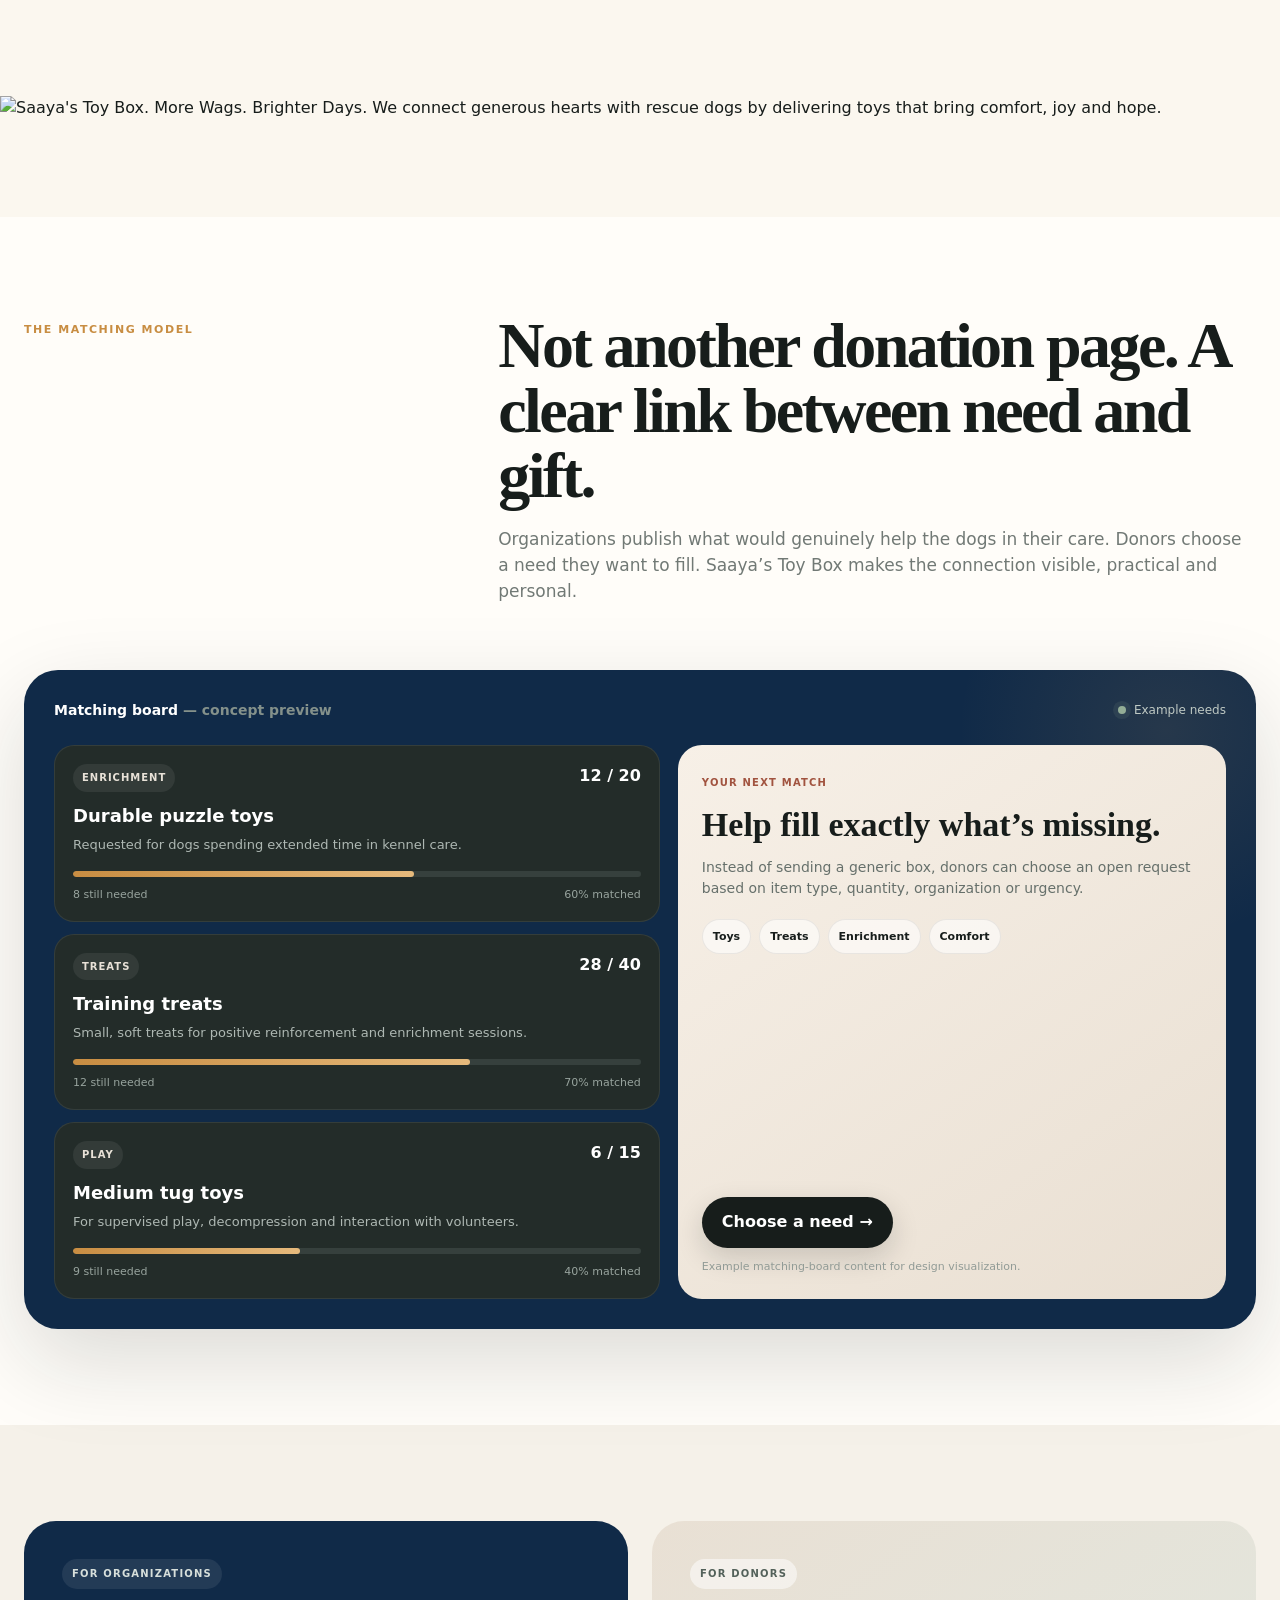
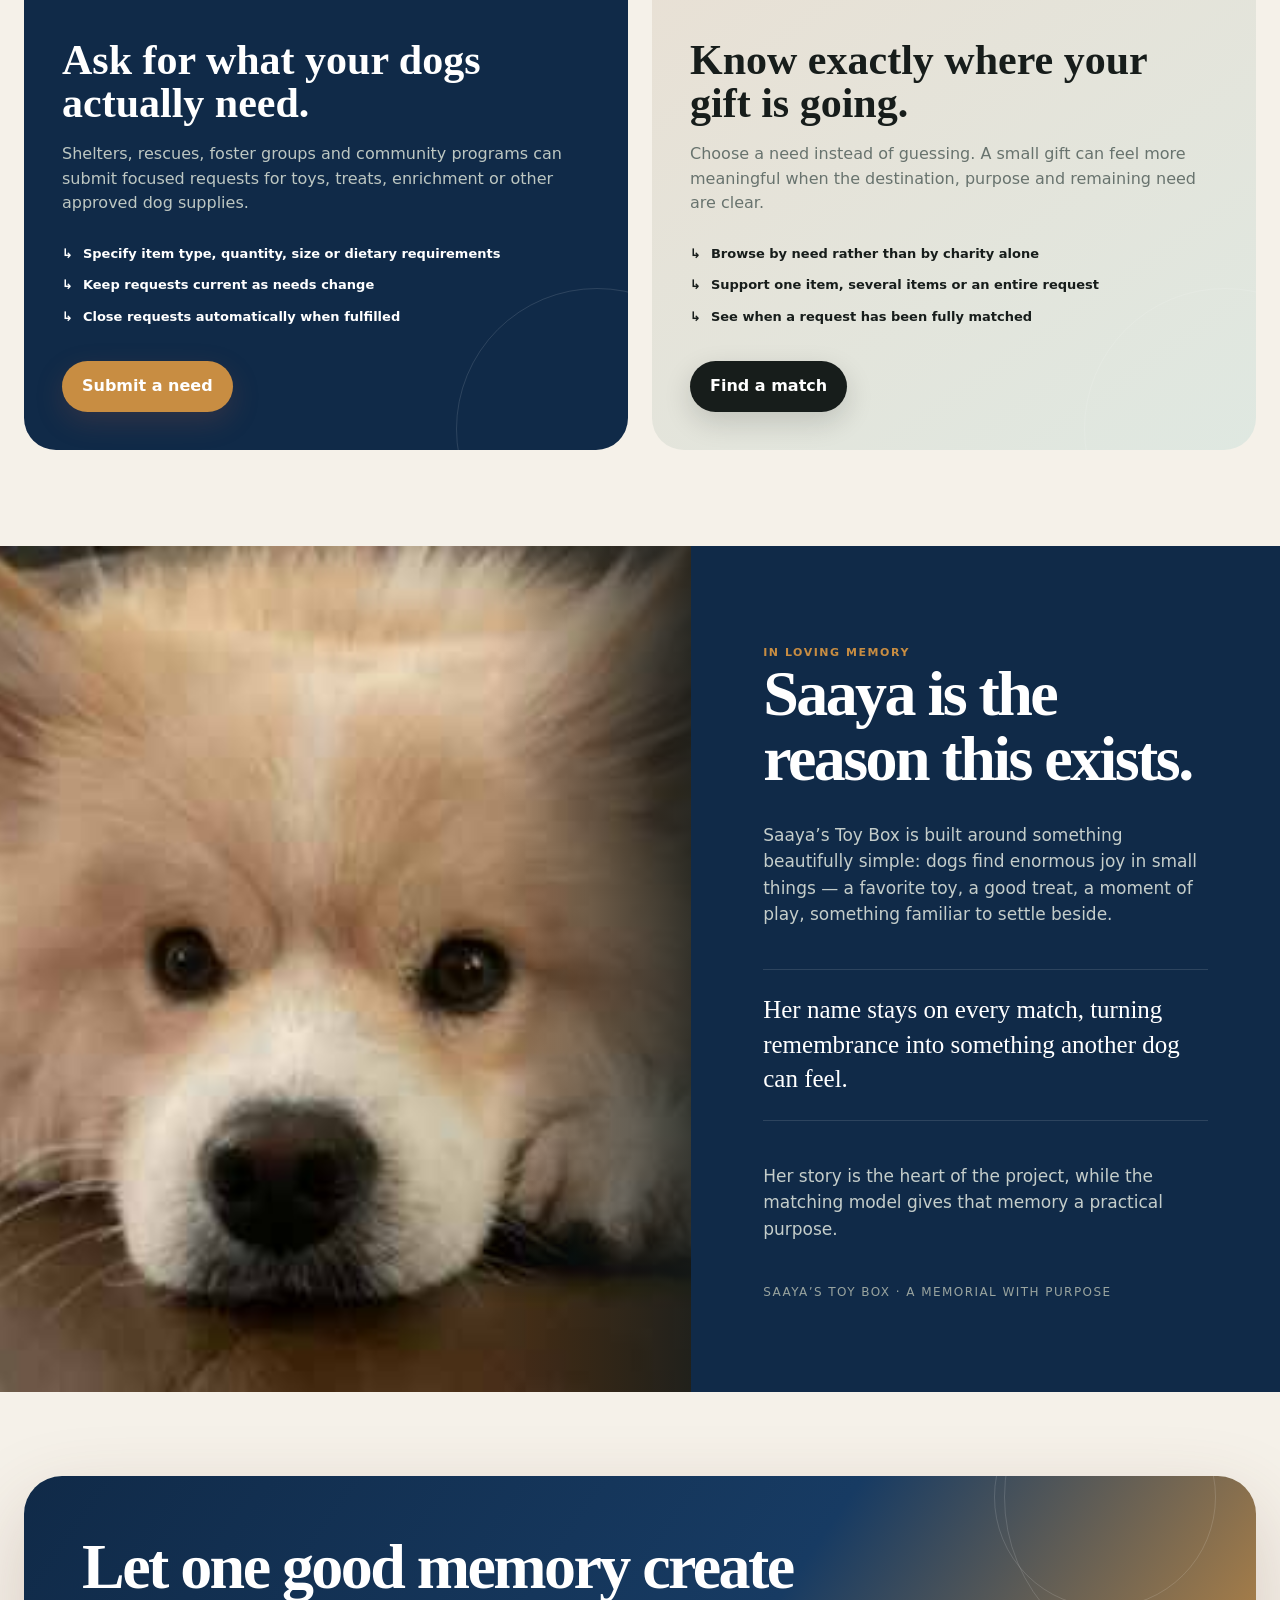
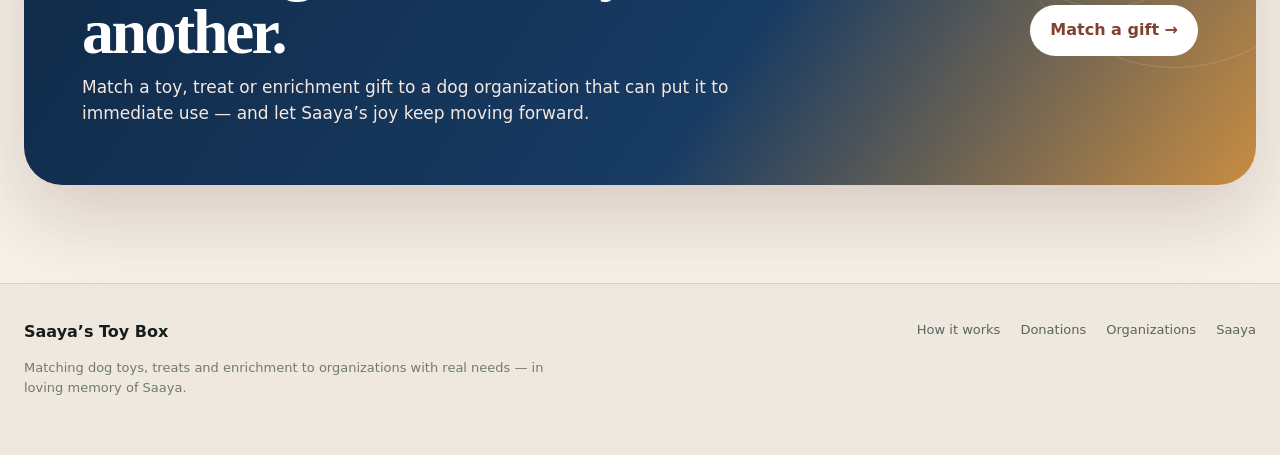
==== commit 9ed1a866: "Fix broken exact hero image source" ====
--- a/index.html
+++ b/index.html
@@ -11,7 +11,7 @@
 <body>
 <main id="top">
 <section class="exact-hero" aria-label="Saaya's Toy Box homepage introduction">
-  <img src="assets/saaya-exact-hero.jpg" alt="Saaya's Toy Box. More Wags. Brighter Days. We connect generous hearts with rescue dogs by delivering toys that bring comfort, joy and hope.">
+  <img src="https://chatgpt.com/backend-api/estuary/content?id=file_00000000a26c81f5bce016426c5ea845&ts=496561&p=fs&cid=1&sig=e9ee94222372491cb29e15ce96e8b4931aeb7b76ef167ee9483e8374ae67b8e6&v=0" alt="Saaya's Toy Box. More Wags. Brighter Days. We connect generous hearts with rescue dogs by delivering toys that bring comfort, joy and hope.">
   <a class="hero-hotspot hs-home" href="#top" aria-label="Home"></a>
   <a class="hero-hotspot hs-how" href="#matching" aria-label="How it works"></a>
   <a class="hero-hotspot hs-org" href="#organizations" aria-label="Organizations"></a>
--- a/homepage.css
+++ b/homepage.css
@@ -1,58 +1,7 @@
-/* Saaya's Toy Box — approved hero composition */
-:root{--navy:#102a48;--gold:#c88d42;--cream:#fbf7ef;--cream2:#f3ebdf;--ink:#171d1b;--muted:#626d68;}
-.saaya-nav{position:sticky;top:0;z-index:80;background:rgba(255,252,247,.97);backdrop-filter:blur(14px);border-bottom:1px solid rgba(16,42,72,.07);box-shadow:0 6px 24px rgba(30,35,32,.04)}
-.saaya-nav-inner{min-height:118px;display:flex;align-items:center;justify-content:space-between;gap:38px}
-.saaya-wordmark{display:flex;align-items:center;gap:11px;min-width:290px}
-.saaya-dogmark{width:92px;height:92px;flex:0 0 auto}
-.saaya-wordmark-text{display:flex;flex-direction:column;line-height:1}
-.saaya-script{font-family:Georgia,"Times New Roman",serif;font-style:italic;color:var(--navy);font-size:42px;line-height:.92;letter-spacing:-.045em}
-.saaya-wordmark-text strong{color:var(--navy);font-size:22px;letter-spacing:.18em;margin-top:4px}
-.saaya-wordmark-text small{color:var(--gold);font-size:10px;font-weight:900;letter-spacing:.16em;margin-top:8px}
-.saaya-nav-links{display:flex;align-items:center;gap:36px;margin-left:auto;white-space:nowrap}
-.saaya-nav-links>a{text-transform:uppercase;font-size:12px;letter-spacing:.055em;font-weight:760;color:#29312e;position:relative}
-.saaya-nav-links>a:after{content:"";position:absolute;left:0;right:100%;bottom:-12px;height:2px;background:var(--gold);transition:.22s ease}
-.saaya-nav-links>a:hover:after,.saaya-nav-links>a.active:after{right:0}
-.saaya-donate{border:0;border-radius:999px;background:var(--navy);color:#fff;padding:16px 24px;text-transform:uppercase;font-size:12px;letter-spacing:.06em;font-weight:900;box-shadow:0 10px 26px rgba(16,42,72,.18);transition:.2s ease}
-.saaya-donate:hover{transform:translateY(-2px);box-shadow:0 14px 32px rgba(16,42,72,.22)}
-
-.showcase-hero{position:relative;background:var(--cream);padding:0 0 74px;overflow:hidden}
-.showcase-photo{position:absolute;left:31%;right:0;top:0;height:610px;background-image:url('https://images.unsplash.com/photo-1587300003388-59208cc962cb?auto=format&fit=crop&fm=jpg&q=90&w=1800');background-size:cover;background-position:center 44%;filter:saturate(.95) contrast(1.02)}
-.showcase-photo:after{content:"";position:absolute;right:4%;bottom:3%;width:33%;height:33%;background:url('assets/saaya-toy-box-logo.png') center/contain no-repeat;filter:drop-shadow(0 18px 28px rgba(32,36,32,.20));opacity:.96}
-.showcase-fade{position:absolute;left:0;right:0;top:0;height:610px;background:linear-gradient(90deg,var(--cream) 0%,rgba(251,247,239,.98) 21%,rgba(251,247,239,.88) 33%,rgba(251,247,239,.32) 48%,rgba(251,247,239,0) 62%),linear-gradient(0deg,rgba(251,247,239,.18),rgba(251,247,239,0) 35%)}
-.showcase-copy{position:relative;z-index:3;min-height:610px;display:flex;align-items:center}
-.showcase-copy-inner{width:min(540px,44vw);padding:58px 0 70px}
-.showcase-copy h1{font-family:Georgia,"Times New Roman",serif;color:var(--navy);font-size:clamp(66px,6vw,98px);line-height:.92;letter-spacing:-.05em;margin:0 0 28px}
-.showcase-copy h1 span{font-family:cursive;color:var(--gold);font-weight:500;letter-spacing:-.045em;font-size:.82em}
-.showcase-copy h1 i{font-family:Georgia,serif;color:var(--gold);font-size:.55em;font-style:normal;margin-left:8px}
-.showcase-copy p{font-size:18px;line-height:1.65;color:#243039;max-width:515px;margin:0}
-.showcase-actions{display:flex;gap:16px;align-items:center;margin-top:28px;flex-wrap:wrap}
-.outline-action{border:1.5px solid var(--navy);background:rgba(255,255,255,.35);border-radius:999px;padding:14px 24px;text-transform:uppercase;letter-spacing:.05em;font-size:12px;font-weight:900;color:var(--navy);transition:.2s ease}
-.outline-action:hover{background:#fff;transform:translateY(-2px)}
-.hero-pillars{position:relative;z-index:6;margin-top:-16px;background:rgba(255,252,247,.98);border:1px solid rgba(16,42,72,.08);border-radius:30px;box-shadow:0 24px 62px rgba(43,38,32,.11);display:grid;grid-template-columns:repeat(4,1fr);overflow:hidden}
-.hero-pillars article{padding:34px 28px 30px;text-align:center;min-height:250px;position:relative}
-.hero-pillars article+article:before{content:"";position:absolute;left:0;top:38px;bottom:38px;width:1px;background:rgba(16,42,72,.10)}
-.pillar-icon{width:72px;height:72px;margin:0 auto 12px;border-radius:50%;display:grid;place-items:center;background:#fff9f0;border:1px solid rgba(200,141,66,.16);font-size:31px;color:var(--gold);box-shadow:0 9px 24px rgba(82,64,42,.06)}
-.pillar-icon.halo{font-size:38px}
-.hero-pillars h3{font-family:Georgia,"Times New Roman",serif;color:var(--navy);font-size:22px;margin:0 0 4px}
-.hero-pillars small{display:block;color:var(--gold);font-size:16px;margin-bottom:8px}
-.hero-pillars p{font-size:14px;line-height:1.65;color:#4b5551;max-width:245px;margin:0 auto}
-
-.matching{background:#fffdf9;padding-top:100px}.matching .kicker,.memorial-copy .kicker{color:var(--gold)}
-.matching-board{background:var(--navy)}
-.req-tag{color:#e8e1d7}.progress span{background:linear-gradient(90deg,#c88d42,#e6ba7c)}
-.match-panel{background:linear-gradient(145deg,#f7f0e7,#e9dfd2)}
-.org{background:var(--navy)}
-.btn-rust{background:var(--gold)!important}.final-cta .cta-box{background:linear-gradient(125deg,#102a48,#173b63 58%,#c88d42)}
-.memorial{background:var(--navy)}
-
-@media(max-width:1120px){
-.saaya-nav-inner{min-height:96px}.saaya-wordmark{min-width:225px}.saaya-dogmark{width:72px;height:72px}.saaya-script{font-size:32px}.saaya-wordmark-text strong{font-size:17px}.saaya-nav-links{gap:18px}.saaya-nav-links>a{font-size:10px}.saaya-donate{padding:13px 17px;font-size:10px}
-.showcase-photo{left:38%}.showcase-copy-inner{width:47vw}.hero-pillars{grid-template-columns:1fr 1fr}.hero-pillars article:nth-child(3):before{display:none}.hero-pillars article:nth-child(n+3){border-top:1px solid rgba(16,42,72,.08)}
-}
-@media(max-width:900px){
-.saaya-nav-links{display:none}.saaya-wordmark{min-width:auto}.saaya-nav-inner{min-height:90px}.mobile-cta{display:inline-flex!important}
-.showcase-photo{left:0;top:440px;height:430px}.showcase-fade{height:870px;background:linear-gradient(180deg,var(--cream) 0%,var(--cream) 42%,rgba(251,247,239,.45) 56%,rgba(251,247,239,0) 75%)}.showcase-copy{min-height:440px}.showcase-copy-inner{width:100%;padding:52px 0 38px}.showcase-copy h1{font-size:64px}.showcase-copy p{max-width:650px}.hero-pillars{margin-top:390px}
-}
-@media(max-width:640px){
-.saaya-nav-inner{min-height:78px}.saaya-dogmark{width:58px;height:58px}.saaya-script{font-size:26px}.saaya-wordmark-text strong{font-size:14px}.saaya-wordmark-text small{font-size:8px}.showcase-copy h1{font-size:51px}.showcase-copy p{font-size:16px}.showcase-photo{top:430px;height:330px}.hero-pillars{grid-template-columns:1fr;margin-top:300px}.hero-pillars article{min-height:190px}.hero-pillars article+article:before{display:none}.hero-pillars article+article{border-top:1px solid rgba(16,42,72,.08)}
-}
+/* Saaya's Toy Box — exact approved hero artwork */
+:root{--navy:#102a48;--gold:#c88d42;--cream:#fbf7ef;--ink:#171d1b;}
+html{scroll-behavior:smooth}.exact-hero{position:relative;width:100%;background:#fbf7ef;overflow:hidden}.exact-hero>img{display:block;width:100%;height:auto}.hero-hotspot{position:absolute;z-index:8;background:transparent;border:0;padding:0;cursor:pointer;border-radius:999px}.hero-hotspot:focus-visible{outline:3px solid rgba(200,141,66,.9);outline-offset:2px}
+.hs-home{left:33.2%;top:3.5%;width:5.5%;height:6%}.hs-how{left:39%;top:3.5%;width:9%;height:6%}.hs-org{left:48%;top:3.5%;width:10%;height:6%}.hs-donations{left:58%;top:3.5%;width:8.5%;height:6%}.hs-about{left:66.8%;top:3.5%;width:8.5%;height:6%}.hs-donate-nav{left:83.1%;top:3.1%;width:13.2%;height:6.2%}.hs-donate-main{left:6.3%;top:49.2%;width:12.8%;height:6.2%}.hs-view-org{left:20.2%;top:49.2%;width:14.1%;height:6.2%}
+.matching{background:#fffdf9;padding-top:96px}.matching .kicker,.memorial-copy .kicker{color:var(--gold)}.matching-board{background:var(--navy)}.req-tag{color:#e8e1d7}.progress span{background:linear-gradient(90deg,#c88d42,#e6ba7c)}.match-panel{background:linear-gradient(145deg,#f7f0e7,#e9dfd2)}.org{background:var(--navy)}.btn-rust{background:var(--gold)!important}.final-cta .cta-box{background:linear-gradient(125deg,#102a48,#173b63 58%,#c88d42)}.memorial{background:var(--navy)}
+@media(max-width:900px){.exact-hero{overflow-x:auto}.exact-hero>img{width:1180px;max-width:none}.hero-hotspot{display:none}.matching{padding-top:64px}}
+@media(max-width:640px){.exact-hero>img{width:980px}}
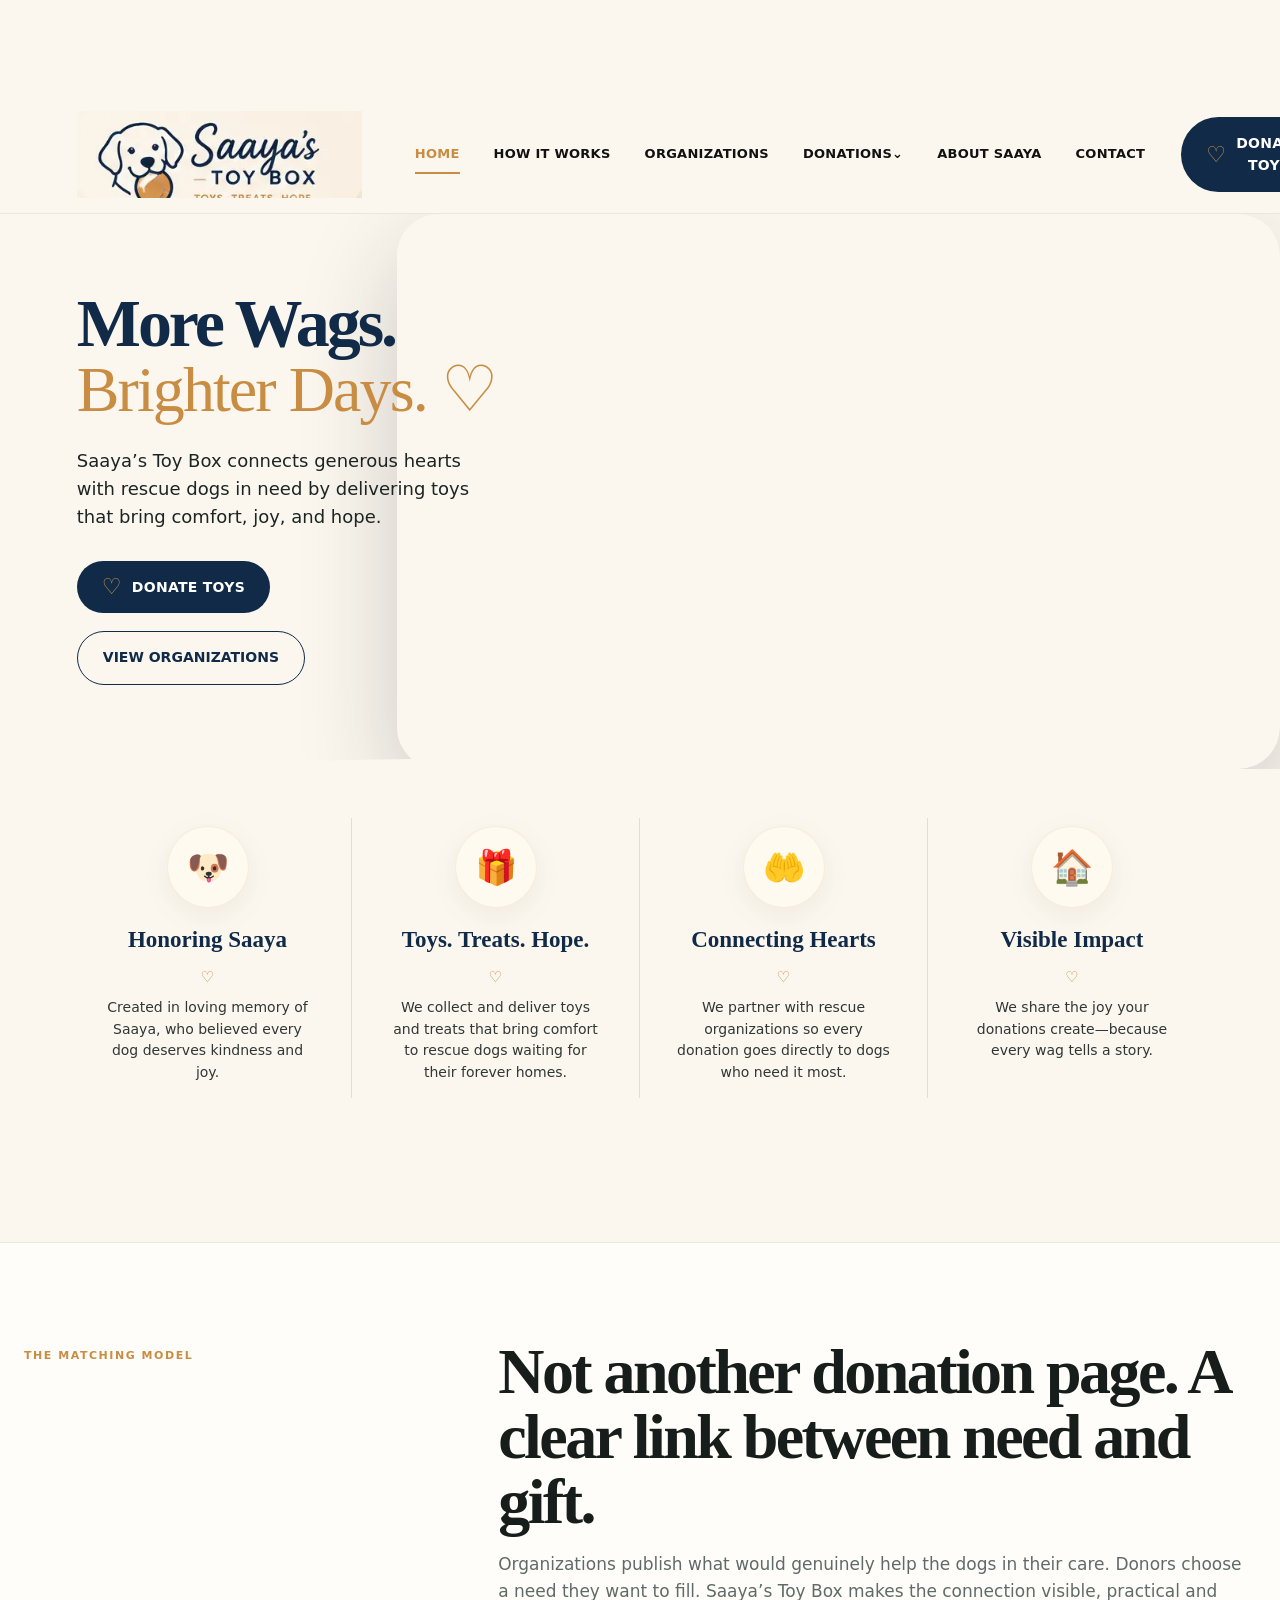
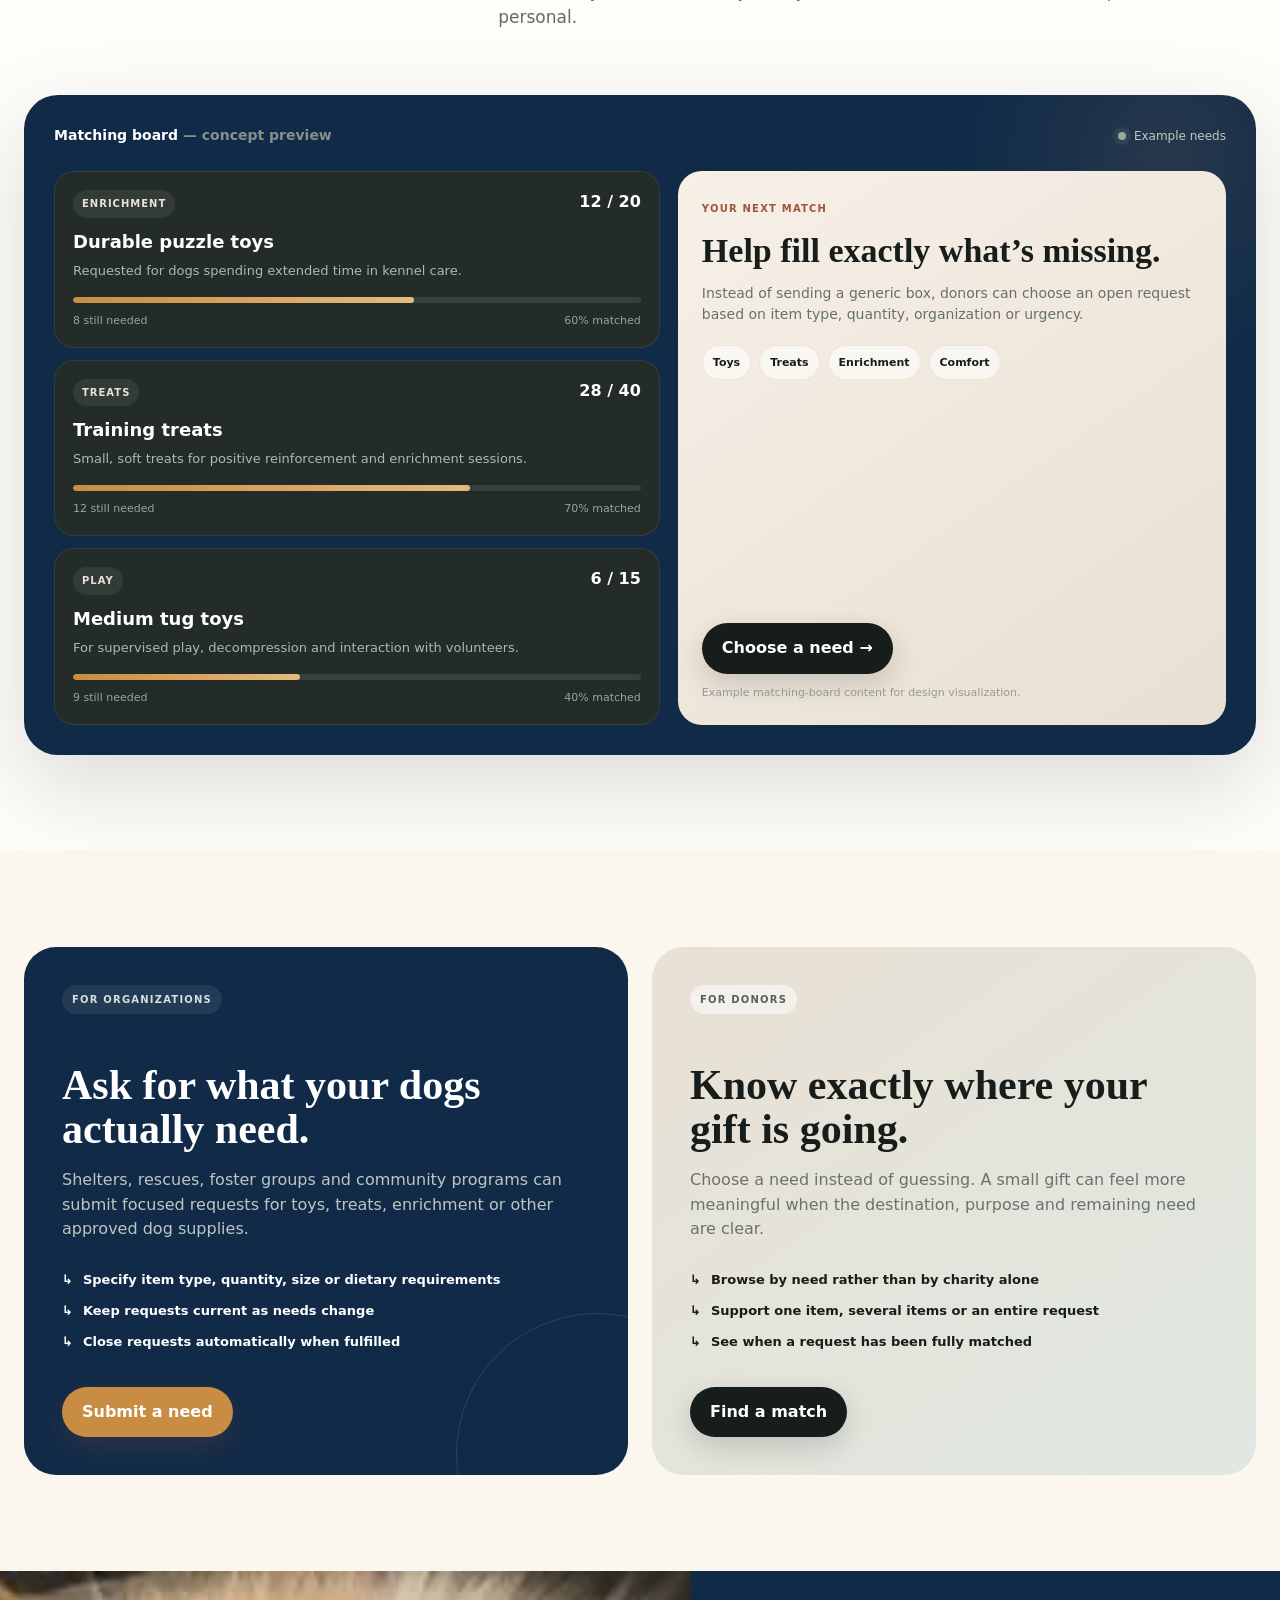
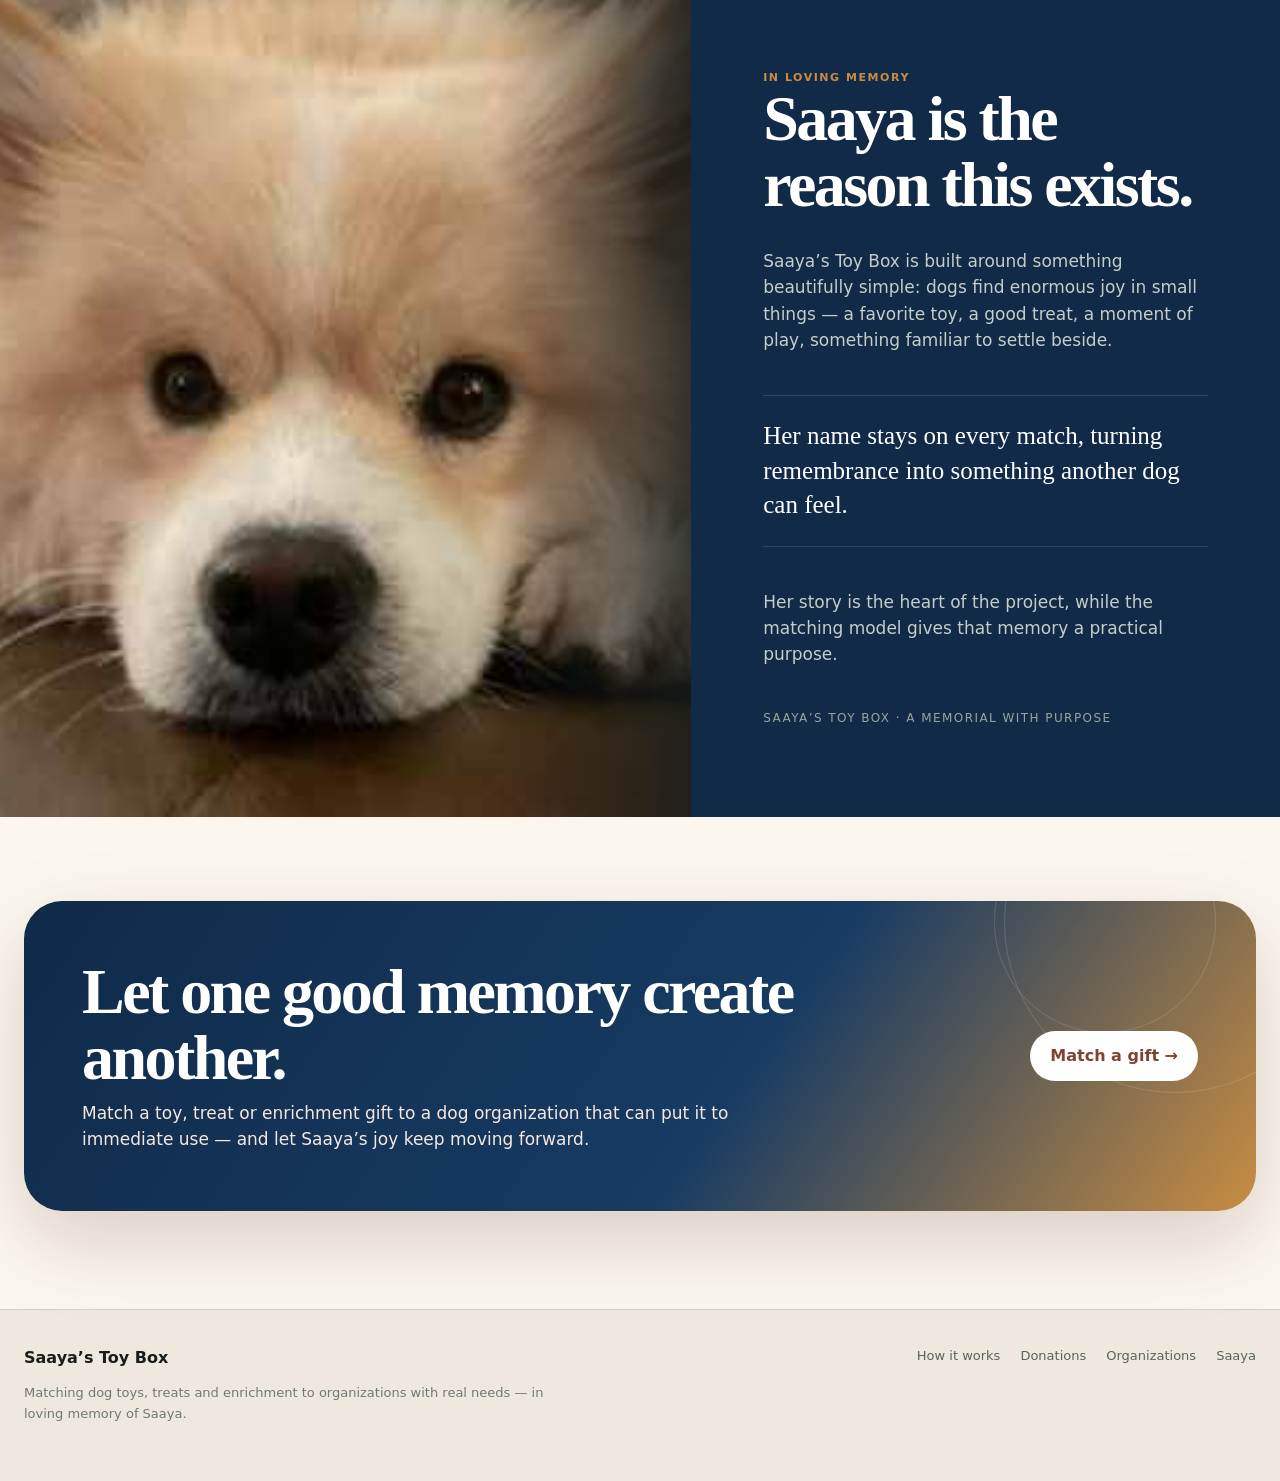
==== commit cb79d55b: "Make approved hero fully interactive" ====
--- a/index.html
+++ b/index.html
@@ -10,16 +10,57 @@
 </head>
 <body>
 <main id="top">
-<section class="exact-hero" aria-label="Saaya's Toy Box homepage introduction">
-  <img src="https://chatgpt.com/backend-api/estuary/content?id=file_00000000a26c81f5bce016426c5ea845&ts=496561&p=fs&cid=1&sig=e9ee94222372491cb29e15ce96e8b4931aeb7b76ef167ee9483e8374ae67b8e6&v=0" alt="Saaya's Toy Box. More Wags. Brighter Days. We connect generous hearts with rescue dogs by delivering toys that bring comfort, joy and hope.">
-  <a class="hero-hotspot hs-home" href="#top" aria-label="Home"></a>
-  <a class="hero-hotspot hs-how" href="#matching" aria-label="How it works"></a>
-  <a class="hero-hotspot hs-org" href="#organizations" aria-label="Organizations"></a>
-  <a class="hero-hotspot hs-donations" href="donations.html" aria-label="Donations"></a>
-  <a class="hero-hotspot hs-about" href="#saaya" aria-label="About Saaya"></a>
-  <button class="hero-hotspot hs-donate-nav" onclick="openForm('donor')" aria-label="Donate toys"></button>
-  <button class="hero-hotspot hs-donate-main" onclick="openForm('donor')" aria-label="Donate toys"></button>
-  <a class="hero-hotspot hs-view-org" href="#organizations" aria-label="View organizations"></a>
+<section class="hero-shell" aria-label="Saaya's Toy Box homepage introduction">
+  <nav class="hero-nav" aria-label="Primary navigation">
+    <a class="hero-brand" href="#top" aria-label="Saaya's Toy Box home"><img id="heroLogo" alt="Saaya's Toy Box — Toys. Treats. Hope."></a>
+    <div class="hero-menu">
+      <a class="active" href="#top">HOME</a>
+      <a href="#matching">HOW IT WORKS</a>
+      <a href="#organizations">ORGANIZATIONS</a>
+      <a href="donations.html">DONATIONS⌄</a>
+      <a href="#saaya">ABOUT SAAYA</a>
+      <a href="#contact">CONTACT</a>
+    </div>
+    <button class="hero-donate-nav" onclick="openForm('donor')">DONATE TOYS</button>
+  </nav>
+
+  <div class="hero-main">
+    <div class="hero-photo" id="heroPhoto" role="img" aria-label="Happy rescue dogs surrounded by toys"></div>
+    <div class="hero-copy-wrap">
+      <div class="hero-copy-card">
+        <h1>More Wags.<span class="script">Brighter Days. ♡</span></h1>
+        <p>Saaya’s Toy Box connects generous hearts with rescue dogs in need by delivering toys that bring comfort, joy, and hope.</p>
+        <div class="hero-actions">
+          <button class="hero-donate" onclick="openForm('donor')">DONATE TOYS</button>
+          <a class="hero-outline" href="#organizations">VIEW ORGANIZATIONS</a>
+        </div>
+      </div>
+    </div>
+  </div>
+
+  <div class="hero-wave" aria-hidden="true"></div>
+  <div class="hero-pillars" aria-label="How Saaya's Toy Box creates impact">
+    <article class="hero-pillar">
+      <div class="hero-icon">🐶</div>
+      <h3>Honoring Saaya</h3><span class="heart">♡</span>
+      <p>Created in loving memory of Saaya, who believed every dog deserves kindness and joy.</p>
+    </article>
+    <article class="hero-pillar">
+      <div class="hero-icon">🎁</div>
+      <h3>Toys. Treats. Hope.</h3><span class="heart">♡</span>
+      <p>We collect and deliver toys and treats that bring comfort to rescue dogs waiting for their forever homes.</p>
+    </article>
+    <article class="hero-pillar">
+      <div class="hero-icon">🤲</div>
+      <h3>Connecting Hearts</h3><span class="heart">♡</span>
+      <p>We partner with rescue organizations so every donation goes directly to dogs who need it most.</p>
+    </article>
+    <article class="hero-pillar">
+      <div class="hero-icon">🏠</div>
+      <h3>Visible Impact</h3><span class="heart">♡</span>
+      <p>We share the joy your donations create—because every wag tells a story.</p>
+    </article>
+  </div>
 </section>
 
 <section class="matching" id="matching">
@@ -62,9 +103,19 @@
 <section class="final-cta"><div class="wrap"><div class="cta-box reveal"><div class="cta-copy"><h2>Let one good memory create another.</h2><p>Match a toy, treat or enrichment gift to a dog organization that can put it to immediate use — and let Saaya’s joy keep moving forward.</p></div><button class="btn" onclick="openForm('donor')">Match a gift →</button></div></div></section>
 </main>
 
-<footer><div class="wrap footer-grid"><div><strong>Saaya’s Toy Box</strong><p>Matching dog toys, treats and enrichment to organizations with real needs — in loving memory of Saaya.</p></div><div class="footer-links"><a href="#matching">How it works</a><a href="donations.html">Donations</a><a href="#organizations">Organizations</a><a href="#saaya">Saaya</a></div></div></footer>
+<footer id="contact"><div class="wrap footer-grid"><div><strong>Saaya’s Toy Box</strong><p>Matching dog toys, treats and enrichment to organizations with real needs — in loving memory of Saaya.</p></div><div class="footer-links"><a href="#matching">How it works</a><a href="donations.html">Donations</a><a href="#organizations">Organizations</a><a href="#saaya">Saaya</a></div></div></footer>
 
 <div class="modal" id="modal"><div class="modal-card"><div class="modal-top"><div><h3 id="modalTitle">Match a gift</h3><p id="modalIntro">Tell us what kind of support you would like to provide.</p></div><button class="close" onclick="closeForm()">×</button></div><form onsubmit="demoSubmit(event)"><div class="form-grid" id="donorForm"><div class="field"><label>Your name</label><input required placeholder="Name"></div><div class="field"><label>Email</label><input type="email" required placeholder="you@example.com"></div><div class="field"><label>What would you like to give?</label><select><option>Toys</option><option>Treats</option><option>Enrichment</option><option>Comfort items</option><option>I'm flexible</option></select></div><div class="field"><label>Approximate amount</label><input placeholder="e.g. 10 toys or $100"></div><div class="field full"><label>Anything we should know?</label><textarea rows="4" placeholder="Preferences, location, organization type..."></textarea></div></div><div class="form-grid" id="orgForm" style="display:none"><div class="field"><label>Organization</label><input placeholder="Organization name"></div><div class="field"><label>Contact email</label><input type="email" placeholder="contact@example.org"></div><div class="field"><label>Organization type</label><select><option>Shelter</option><option>Rescue</option><option>Foster network</option><option>Community program</option><option>Other</option></select></div><div class="field"><label>Website / social link</label><input placeholder="Optional"></div><div class="field full"><label>What do your dogs need?</label><textarea rows="4" placeholder="Items, quantities, sizes, dietary requirements, urgency..."></textarea></div><div class="field full"><label>Delivery / collection details</label><textarea rows="3" placeholder="How the matched items can be received..."></textarea></div></div><div class="submit-row"><button class="btn btn-rust" type="submit" id="submitButton">Continue</button></div><div class="disclaimer">Concept only — this demo does not yet submit or store information.</div></form></div></div>
+
+<script src="hero-assets.js"></script>
+<script>
+  (function(){
+    const logo=document.getElementById('heroLogo');
+    const photo=document.getElementById('heroPhoto');
+    if(window.SAAYA_HERO_LOGO) logo.src=window.SAAYA_HERO_LOGO;
+    if(window.SAAYA_HERO_PHOTO) photo.style.backgroundImage=`url(${window.SAAYA_HERO_PHOTO})`;
+  })();
+</script>
 <script src="script.js"></script>
 </body>
 </html>
--- a/homepage.css
+++ b/homepage.css
@@ -1,7 +1,40 @@
-/* Saaya's Toy Box — exact approved hero artwork */
-:root{--navy:#102a48;--gold:#c88d42;--cream:#fbf7ef;--ink:#171d1b;}
-html{scroll-behavior:smooth}.exact-hero{position:relative;width:100%;background:#fbf7ef;overflow:hidden}.exact-hero>img{display:block;width:100%;height:auto}.hero-hotspot{position:absolute;z-index:8;background:transparent;border:0;padding:0;cursor:pointer;border-radius:999px}.hero-hotspot:focus-visible{outline:3px solid rgba(200,141,66,.9);outline-offset:2px}
-.hs-home{left:33.2%;top:3.5%;width:5.5%;height:6%}.hs-how{left:39%;top:3.5%;width:9%;height:6%}.hs-org{left:48%;top:3.5%;width:10%;height:6%}.hs-donations{left:58%;top:3.5%;width:8.5%;height:6%}.hs-about{left:66.8%;top:3.5%;width:8.5%;height:6%}.hs-donate-nav{left:83.1%;top:3.1%;width:13.2%;height:6.2%}.hs-donate-main{left:6.3%;top:49.2%;width:12.8%;height:6.2%}.hs-view-org{left:20.2%;top:49.2%;width:14.1%;height:6.2%}
+/* Saaya's Toy Box — interactive hero rebuilt from approved composition */
+:root{--navy:#102a48;--gold:#c88d42;--cream:#fbf7ef;--ink:#171d1b;--muted:#606b68;}
+html{scroll-behavior:smooth}
+body{background:var(--cream)}
+.hero-shell{background:var(--cream);overflow:hidden;border-bottom:1px solid rgba(16,42,72,.08)}
+.hero-nav{height:118px;display:flex;align-items:center;justify-content:space-between;gap:28px;padding:0 6vw;background:rgba(251,247,239,.98)}
+.hero-brand{display:flex;align-items:center;min-width:310px}
+.hero-brand img{display:block;width:285px;max-height:95px;object-fit:contain;object-position:left center}
+.hero-menu{display:flex;align-items:center;gap:34px;margin-left:auto;font-size:13px;font-weight:700;letter-spacing:.02em;white-space:nowrap}
+.hero-menu a{color:#111;text-decoration:none;position:relative;padding:11px 0}
+.hero-menu a.active{color:var(--gold)}
+.hero-menu a.active:after{content:"";position:absolute;left:0;right:0;bottom:2px;height:2px;background:var(--gold)}
+.hero-donate-nav,.hero-donate{border:0;border-radius:999px;background:var(--navy);color:white;font-weight:800;letter-spacing:.02em;display:inline-flex;align-items:center;justify-content:center;gap:10px;cursor:pointer;transition:.2s ease}
+.hero-donate-nav{padding:16px 25px;font-size:14px;margin-left:8px}
+.hero-donate-nav:before,.hero-donate:before{content:"♡";color:var(--gold);font-size:22px;line-height:1}
+.hero-donate-nav:hover,.hero-donate:hover{transform:translateY(-2px);box-shadow:0 12px 26px rgba(16,42,72,.18)}
+.hero-main{position:relative;min-height:555px;background:linear-gradient(90deg,#fbf7ef 0%,#fbf7ef 31%,rgba(251,247,239,.88) 38%,rgba(251,247,239,0) 54%);overflow:hidden}
+.hero-photo{position:absolute;inset:0 0 0 31%;background-position:center;background-size:cover;background-repeat:no-repeat;z-index:0}
+.hero-photo:after{content:"";position:absolute;inset:0;background:linear-gradient(90deg,rgba(251,247,239,.96) 0%,rgba(251,247,239,.56) 19%,rgba(251,247,239,.05) 43%,transparent 70%)}
+.hero-copy-wrap{position:relative;z-index:2;width:min(1380px,88vw);margin:auto;padding:78px 0 66px}
+.hero-copy-card{width:430px;max-width:42vw}
+.hero-copy-card h1{font-family:Georgia,'Times New Roman',serif;font-size:68px;line-height:.93;margin:0;color:var(--navy);letter-spacing:-.045em}
+.hero-copy-card h1 .script{display:block;color:var(--gold);font-family:'Segoe Script','Brush Script MT',cursive;font-size:64px;font-weight:400;letter-spacing:-.03em;margin-top:5px}
+.hero-copy-card p{font-size:18px;line-height:1.55;color:#1c2523;margin:27px 0 27px;max-width:410px}
+.hero-actions{display:flex;gap:18px;align-items:center;flex-wrap:wrap}
+.hero-donate{padding:15px 25px;font-size:14px}
+.hero-outline{padding:15px 25px;border-radius:999px;border:1.5px solid var(--navy);color:var(--navy);font-weight:800;font-size:14px;background:rgba(251,247,239,.5);text-decoration:none;transition:.2s ease}
+.hero-outline:hover{background:white;transform:translateY(-2px)}
+.hero-wave{height:28px;background:var(--cream);border-radius:50% 50% 0 0/100% 100% 0 0;transform:translateY(-12px);position:relative;z-index:3}
+.hero-pillars{position:relative;z-index:4;display:grid;grid-template-columns:repeat(4,1fr);width:min(1240px,90vw);margin:-5px auto 0;padding:26px 0 48px}
+.hero-pillar{text-align:center;padding:8px 36px 14px;min-height:210px;border-right:1px solid rgba(16,42,72,.12)}
+.hero-pillar:last-child{border-right:0}
+.hero-icon{width:82px;height:82px;margin:0 auto 14px;border-radius:50%;background:#fffaf0;box-shadow:0 8px 28px rgba(109,74,33,.07);display:grid;place-items:center;font-size:34px;color:var(--navy);border:1px solid rgba(200,141,66,.12)}
+.hero-pillar h3{font-family:Georgia,'Times New Roman',serif;color:var(--navy);font-size:23px;margin:4px 0 8px}
+.hero-pillar .heart{display:block;color:var(--gold);font-size:15px;margin-bottom:8px}
+.hero-pillar p{font-size:14px;line-height:1.55;color:#303735;margin:0 auto;max-width:240px}
 .matching{background:#fffdf9;padding-top:96px}.matching .kicker,.memorial-copy .kicker{color:var(--gold)}.matching-board{background:var(--navy)}.req-tag{color:#e8e1d7}.progress span{background:linear-gradient(90deg,#c88d42,#e6ba7c)}.match-panel{background:linear-gradient(145deg,#f7f0e7,#e9dfd2)}.org{background:var(--navy)}.btn-rust{background:var(--gold)!important}.final-cta .cta-box{background:linear-gradient(125deg,#102a48,#173b63 58%,#c88d42)}.memorial{background:var(--navy)}
-@media(max-width:900px){.exact-hero{overflow-x:auto}.exact-hero>img{width:1180px;max-width:none}.hero-hotspot{display:none}.matching{padding-top:64px}}
-@media(max-width:640px){.exact-hero>img{width:980px}}
+@media(max-width:1180px){.hero-nav{padding:0 3vw}.hero-menu{gap:20px}.hero-brand{min-width:250px}.hero-brand img{width:240px}.hero-copy-card h1{font-size:58px}.hero-copy-card h1 .script{font-size:54px}.hero-pillar{padding-left:20px;padding-right:20px}}
+@media(max-width:900px){.hero-nav{height:auto;min-height:92px;padding:12px 20px}.hero-brand{min-width:0}.hero-brand img{width:210px}.hero-menu{display:none}.hero-donate-nav{margin-left:auto;padding:13px 18px}.hero-main{min-height:620px;background:linear-gradient(180deg,rgba(251,247,239,.97) 0%,rgba(251,247,239,.9) 45%,rgba(251,247,239,.18) 73%,transparent)}.hero-photo{inset:280px 0 0 0;background-position:center 45%}.hero-photo:after{background:linear-gradient(180deg,rgba(251,247,239,.95),rgba(251,247,239,0) 42%)}.hero-copy-wrap{padding:55px 24px;width:100%}.hero-copy-card{max-width:600px;width:100%}.hero-copy-card h1{font-size:58px}.hero-copy-card h1 .script{font-size:54px}.hero-copy-card p{max-width:560px}.hero-pillars{grid-template-columns:1fr 1fr;padding-bottom:30px}.hero-pillar:nth-child(2){border-right:0}.hero-pillar{border-bottom:1px solid rgba(16,42,72,.10);padding-top:24px}.matching{padding-top:64px}}
+@media(max-width:600px){.hero-brand img{width:180px}.hero-donate-nav{font-size:12px;padding:11px 14px}.hero-copy-card h1{font-size:46px}.hero-copy-card h1 .script{font-size:43px}.hero-copy-card p{font-size:16px}.hero-main{min-height:600px}.hero-photo{inset:305px 0 0 0}.hero-actions{gap:10px}.hero-donate,.hero-outline{padding:13px 18px;font-size:12px}.hero-pillars{grid-template-columns:1fr}.hero-pillar{border-right:0}.hero-pillar:last-child{border-bottom:0}}
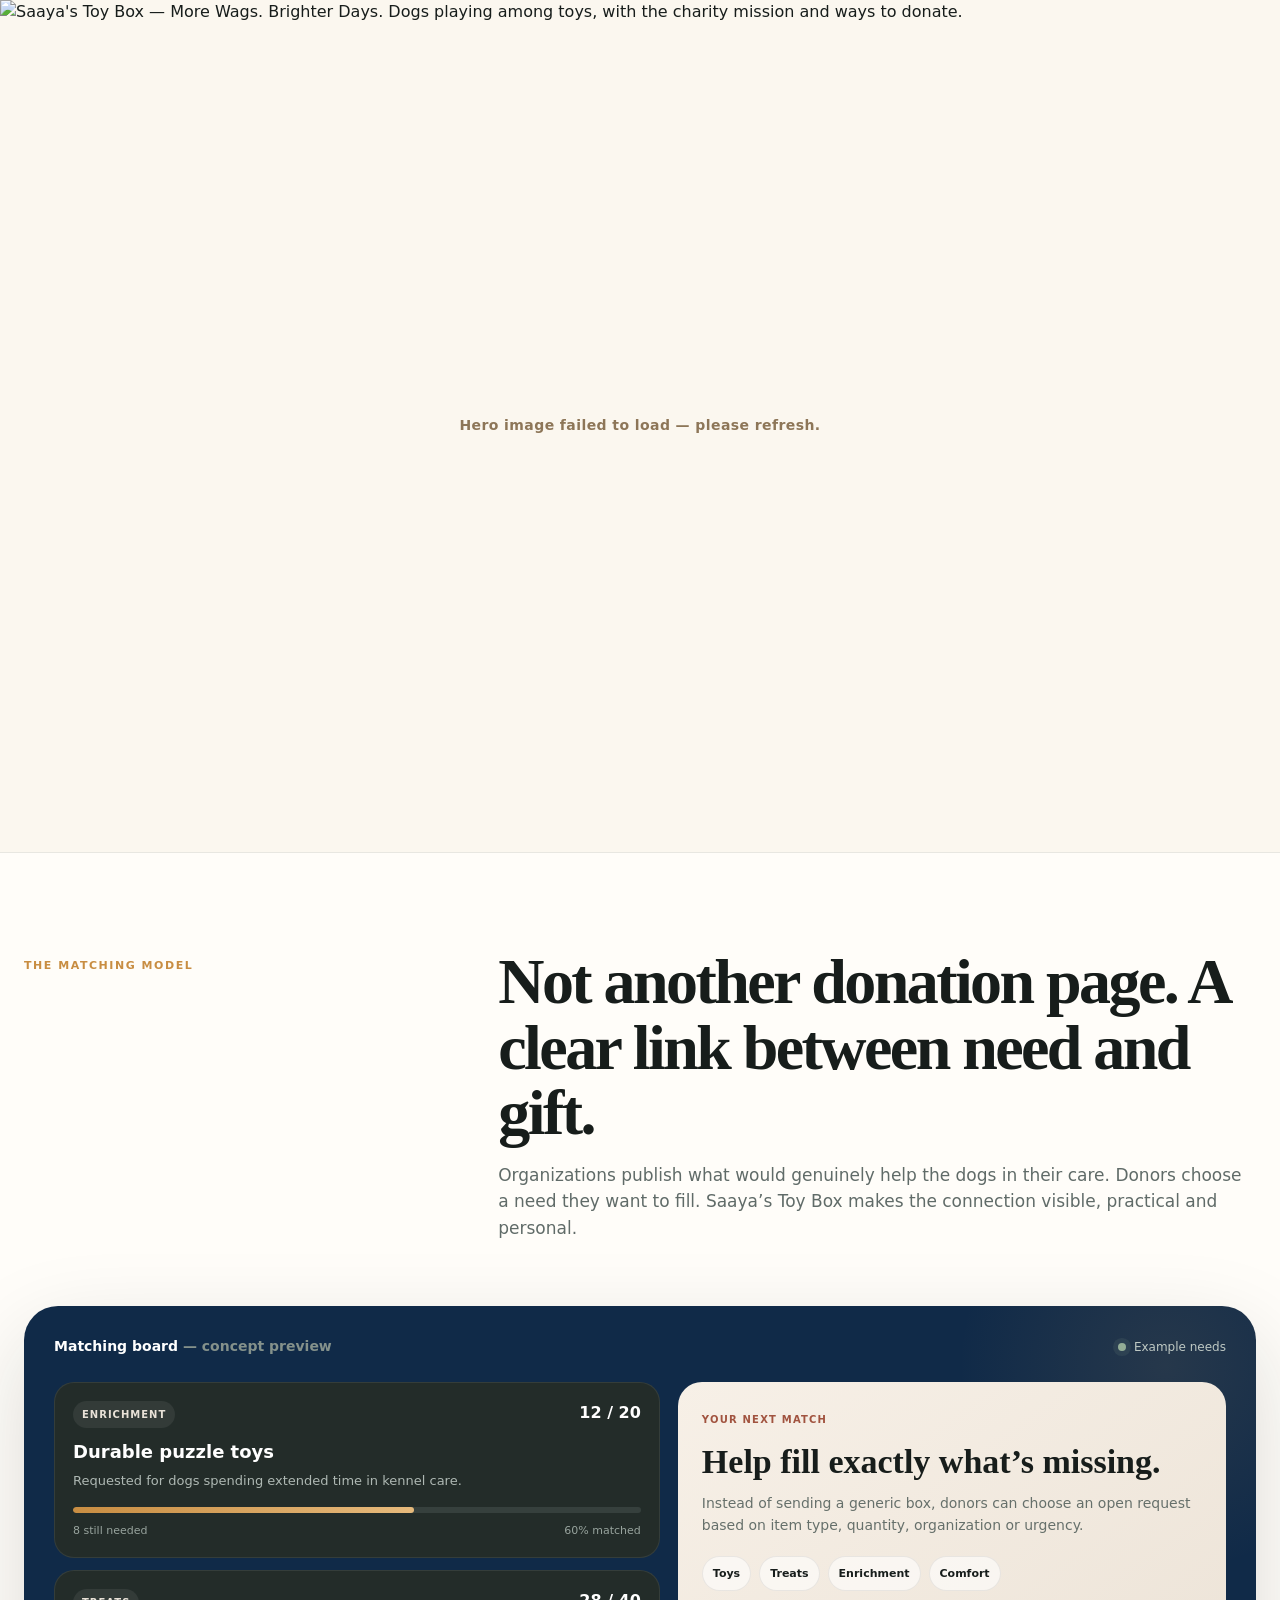
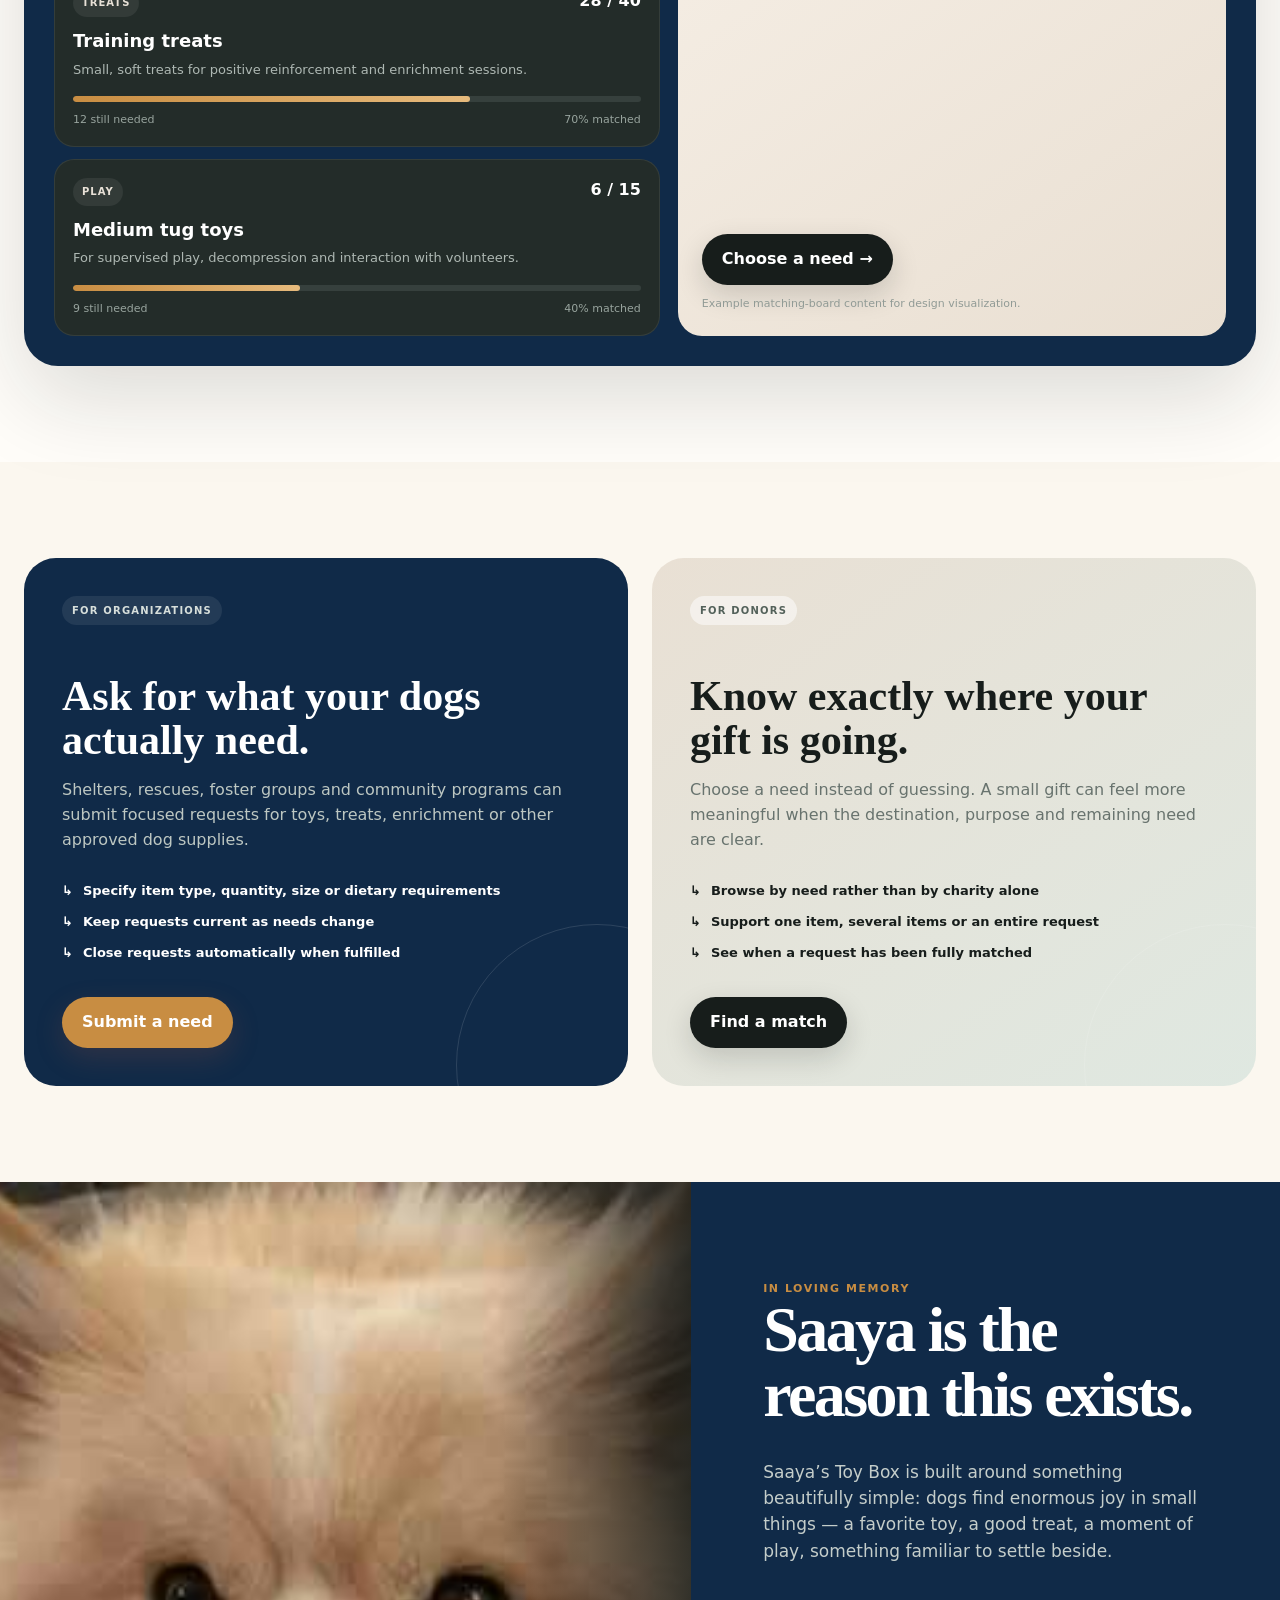
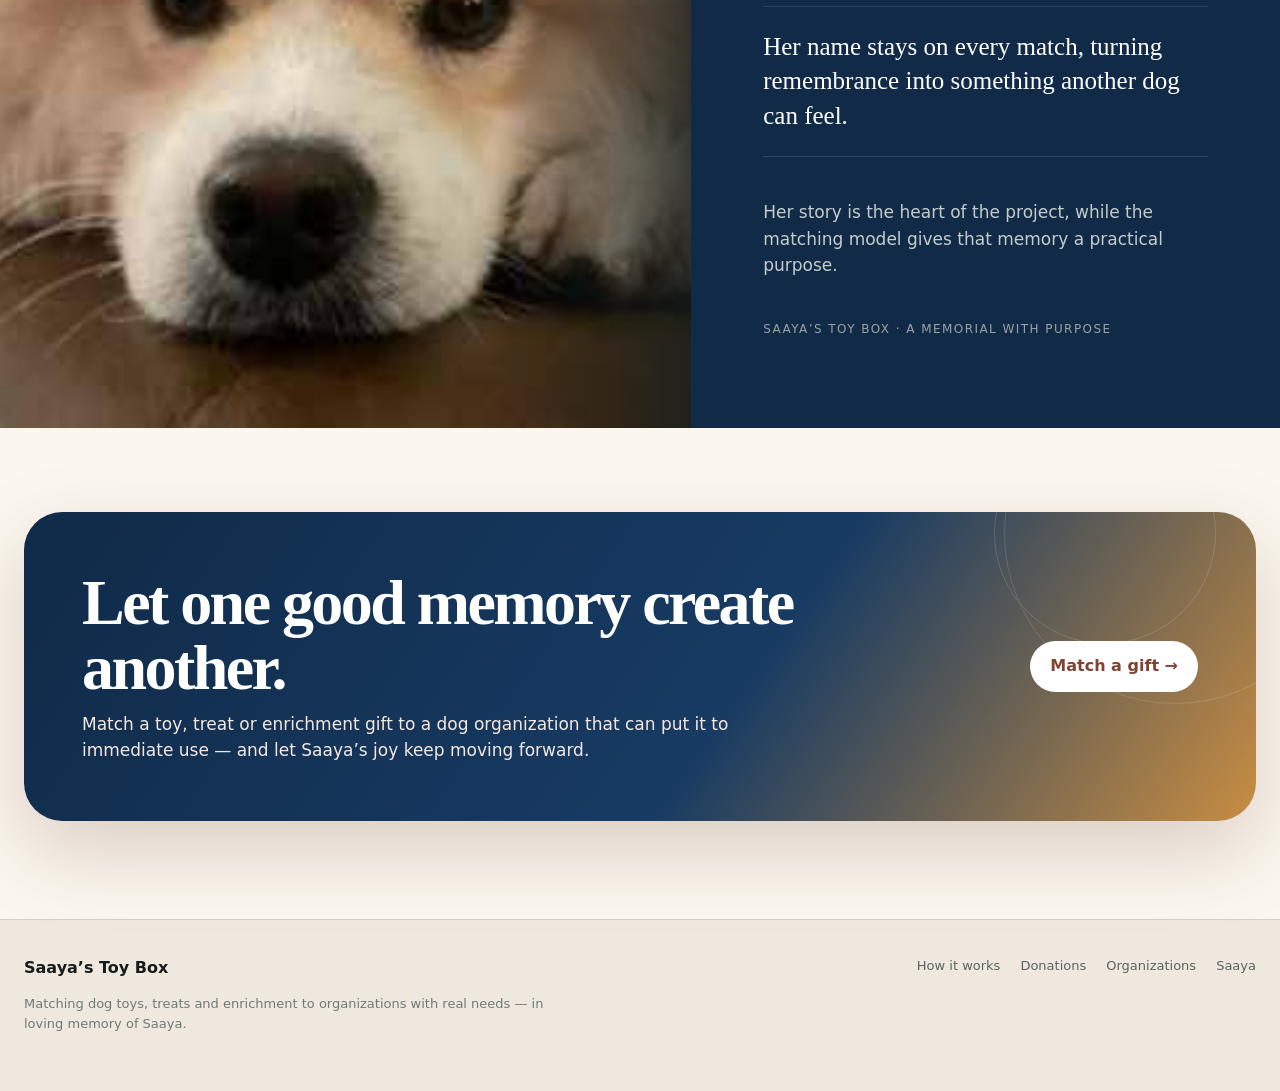
==== commit 4b432f9f: "Render exact approved hero from validated asset chunks" ====
--- a/index.html
+++ b/index.html
@@ -10,57 +10,18 @@
 </head>
 <body>
 <main id="top">
-<section class="hero-shell" aria-label="Saaya's Toy Box homepage introduction">
-  <nav class="hero-nav" aria-label="Primary navigation">
-    <a class="hero-brand" href="#top" aria-label="Saaya's Toy Box home"><img id="heroLogo" alt="Saaya's Toy Box — Toys. Treats. Hope."></a>
-    <div class="hero-menu">
-      <a class="active" href="#top">HOME</a>
-      <a href="#matching">HOW IT WORKS</a>
-      <a href="#organizations">ORGANIZATIONS</a>
-      <a href="donations.html">DONATIONS⌄</a>
-      <a href="#saaya">ABOUT SAAYA</a>
-      <a href="#contact">CONTACT</a>
-    </div>
-    <button class="hero-donate-nav" onclick="openForm('donor')">DONATE TOYS</button>
-  </nav>
-
-  <div class="hero-main">
-    <div class="hero-photo" id="heroPhoto" role="img" aria-label="Happy rescue dogs surrounded by toys"></div>
-    <div class="hero-copy-wrap">
-      <div class="hero-copy-card">
-        <h1>More Wags.<span class="script">Brighter Days. ♡</span></h1>
-        <p>Saaya’s Toy Box connects generous hearts with rescue dogs in need by delivering toys that bring comfort, joy, and hope.</p>
-        <div class="hero-actions">
-          <button class="hero-donate" onclick="openForm('donor')">DONATE TOYS</button>
-          <a class="hero-outline" href="#organizations">VIEW ORGANIZATIONS</a>
-        </div>
-      </div>
-    </div>
-  </div>
-
-  <div class="hero-wave" aria-hidden="true"></div>
-  <div class="hero-pillars" aria-label="How Saaya's Toy Box creates impact">
-    <article class="hero-pillar">
-      <div class="hero-icon">🐶</div>
-      <h3>Honoring Saaya</h3><span class="heart">♡</span>
-      <p>Created in loving memory of Saaya, who believed every dog deserves kindness and joy.</p>
-    </article>
-    <article class="hero-pillar">
-      <div class="hero-icon">🎁</div>
-      <h3>Toys. Treats. Hope.</h3><span class="heart">♡</span>
-      <p>We collect and deliver toys and treats that bring comfort to rescue dogs waiting for their forever homes.</p>
-    </article>
-    <article class="hero-pillar">
-      <div class="hero-icon">🤲</div>
-      <h3>Connecting Hearts</h3><span class="heart">♡</span>
-      <p>We partner with rescue organizations so every donation goes directly to dogs who need it most.</p>
-    </article>
-    <article class="hero-pillar">
-      <div class="hero-icon">🏠</div>
-      <h3>Visible Impact</h3><span class="heart">♡</span>
-      <p>We share the joy your donations create—because every wag tells a story.</p>
-    </article>
-  </div>
+<section class="exact-hero" aria-label="Saaya's Toy Box homepage introduction">
+  <div class="hero-loading">Loading Saaya’s Toy Box…</div>
+  <img id="exactHeroImage" alt="Saaya's Toy Box — More Wags. Brighter Days. Dogs playing among toys, with the charity mission and ways to donate.">
+  <a class="hero-hotspot hs-home" href="#top" aria-label="Home">Home</a>
+  <a class="hero-hotspot hs-how" href="#matching" aria-label="How it works">How it works</a>
+  <a class="hero-hotspot hs-org" href="#organizations" aria-label="Organizations">Organizations</a>
+  <a class="hero-hotspot hs-donations" href="donations.html" aria-label="Donations">Donations</a>
+  <a class="hero-hotspot hs-about" href="#saaya" aria-label="About Saaya">About Saaya</a>
+  <a class="hero-hotspot hs-contact" href="#contact" aria-label="Contact">Contact</a>
+  <button class="hero-hotspot hs-donate-nav" onclick="openForm('donor')" aria-label="Donate toys">Donate toys</button>
+  <button class="hero-hotspot hs-donate-main" onclick="openForm('donor')" aria-label="Donate toys">Donate toys</button>
+  <a class="hero-hotspot hs-view-org" href="#organizations" aria-label="View organizations">View organizations</a>
 </section>
 
 <section class="matching" id="matching">
@@ -107,14 +68,25 @@
 
 <div class="modal" id="modal"><div class="modal-card"><div class="modal-top"><div><h3 id="modalTitle">Match a gift</h3><p id="modalIntro">Tell us what kind of support you would like to provide.</p></div><button class="close" onclick="closeForm()">×</button></div><form onsubmit="demoSubmit(event)"><div class="form-grid" id="donorForm"><div class="field"><label>Your name</label><input required placeholder="Name"></div><div class="field"><label>Email</label><input type="email" required placeholder="you@example.com"></div><div class="field"><label>What would you like to give?</label><select><option>Toys</option><option>Treats</option><option>Enrichment</option><option>Comfort items</option><option>I'm flexible</option></select></div><div class="field"><label>Approximate amount</label><input placeholder="e.g. 10 toys or $100"></div><div class="field full"><label>Anything we should know?</label><textarea rows="4" placeholder="Preferences, location, organization type..."></textarea></div></div><div class="form-grid" id="orgForm" style="display:none"><div class="field"><label>Organization</label><input placeholder="Organization name"></div><div class="field"><label>Contact email</label><input type="email" placeholder="contact@example.org"></div><div class="field"><label>Organization type</label><select><option>Shelter</option><option>Rescue</option><option>Foster network</option><option>Community program</option><option>Other</option></select></div><div class="field"><label>Website / social link</label><input placeholder="Optional"></div><div class="field full"><label>What do your dogs need?</label><textarea rows="4" placeholder="Items, quantities, sizes, dietary requirements, urgency..."></textarea></div><div class="field full"><label>Delivery / collection details</label><textarea rows="3" placeholder="How the matched items can be received..."></textarea></div></div><div class="submit-row"><button class="btn btn-rust" type="submit" id="submitButton">Continue</button></div><div class="disclaimer">Concept only — this demo does not yet submit or store information.</div></form></div></div>
 
-<script src="hero-assets.js"></script>
 <script>
-  (function(){
-    const logo=document.getElementById('heroLogo');
-    const photo=document.getElementById('heroPhoto');
-    if(window.SAAYA_HERO_LOGO) logo.src=window.SAAYA_HERO_LOGO;
-    if(window.SAAYA_HERO_PHOTO) photo.style.backgroundImage=`url(${window.SAAYA_HERO_PHOTO})`;
-  })();
+(async function loadExactHero(){
+  const img=document.getElementById('exactHeroImage');
+  try{
+    const files=Array.from({length:9},(_,i)=>`assets/hero-v2-${String(i).padStart(2,'0')}.txt`);
+    const parts=await Promise.all(files.map(async f=>{
+      const r=await fetch(f,{cache:'no-store'});
+      if(!r.ok) throw new Error(`${f}: ${r.status}`);
+      return r.text();
+    }));
+    const b64=parts.join('').replace(/\s+/g,'');
+    img.onload=()=>document.documentElement.classList.add('hero-loaded');
+    img.onerror=()=>console.error('Hero image data URI failed');
+    img.src='data:image/webp;base64,'+b64;
+  }catch(e){
+    console.error('Hero failed to load',e);
+    document.querySelector('.hero-loading').textContent='Hero image failed to load — please refresh.';
+  }
+})();
 </script>
 <script src="script.js"></script>
 </body>
--- a/homepage.css
+++ b/homepage.css
@@ -1,40 +1,67 @@
-/* Saaya's Toy Box — interactive hero rebuilt from approved composition */
+/* Saaya's Toy Box — exact approved hero with live clickable hotspots */
 :root{--navy:#102a48;--gold:#c88d42;--cream:#fbf7ef;--ink:#171d1b;--muted:#606b68;}
 html{scroll-behavior:smooth}
 body{background:var(--cream)}
-.hero-shell{background:var(--cream);overflow:hidden;border-bottom:1px solid rgba(16,42,72,.08)}
-.hero-nav{height:118px;display:flex;align-items:center;justify-content:space-between;gap:28px;padding:0 6vw;background:rgba(251,247,239,.98)}
-.hero-brand{display:flex;align-items:center;min-width:310px}
-.hero-brand img{display:block;width:285px;max-height:95px;object-fit:contain;object-position:left center}
-.hero-menu{display:flex;align-items:center;gap:34px;margin-left:auto;font-size:13px;font-weight:700;letter-spacing:.02em;white-space:nowrap}
-.hero-menu a{color:#111;text-decoration:none;position:relative;padding:11px 0}
-.hero-menu a.active{color:var(--gold)}
-.hero-menu a.active:after{content:"";position:absolute;left:0;right:0;bottom:2px;height:2px;background:var(--gold)}
-.hero-donate-nav,.hero-donate{border:0;border-radius:999px;background:var(--navy);color:white;font-weight:800;letter-spacing:.02em;display:inline-flex;align-items:center;justify-content:center;gap:10px;cursor:pointer;transition:.2s ease}
-.hero-donate-nav{padding:16px 25px;font-size:14px;margin-left:8px}
-.hero-donate-nav:before,.hero-donate:before{content:"♡";color:var(--gold);font-size:22px;line-height:1}
-.hero-donate-nav:hover,.hero-donate:hover{transform:translateY(-2px);box-shadow:0 12px 26px rgba(16,42,72,.18)}
-.hero-main{position:relative;min-height:555px;background:linear-gradient(90deg,#fbf7ef 0%,#fbf7ef 31%,rgba(251,247,239,.88) 38%,rgba(251,247,239,0) 54%);overflow:hidden}
-.hero-photo{position:absolute;inset:0 0 0 31%;background-position:center;background-size:cover;background-repeat:no-repeat;z-index:0}
-.hero-photo:after{content:"";position:absolute;inset:0;background:linear-gradient(90deg,rgba(251,247,239,.96) 0%,rgba(251,247,239,.56) 19%,rgba(251,247,239,.05) 43%,transparent 70%)}
-.hero-copy-wrap{position:relative;z-index:2;width:min(1380px,88vw);margin:auto;padding:78px 0 66px}
-.hero-copy-card{width:430px;max-width:42vw}
-.hero-copy-card h1{font-family:Georgia,'Times New Roman',serif;font-size:68px;line-height:.93;margin:0;color:var(--navy);letter-spacing:-.045em}
-.hero-copy-card h1 .script{display:block;color:var(--gold);font-family:'Segoe Script','Brush Script MT',cursive;font-size:64px;font-weight:400;letter-spacing:-.03em;margin-top:5px}
-.hero-copy-card p{font-size:18px;line-height:1.55;color:#1c2523;margin:27px 0 27px;max-width:410px}
-.hero-actions{display:flex;gap:18px;align-items:center;flex-wrap:wrap}
-.hero-donate{padding:15px 25px;font-size:14px}
-.hero-outline{padding:15px 25px;border-radius:999px;border:1.5px solid var(--navy);color:var(--navy);font-weight:800;font-size:14px;background:rgba(251,247,239,.5);text-decoration:none;transition:.2s ease}
-.hero-outline:hover{background:white;transform:translateY(-2px)}
-.hero-wave{height:28px;background:var(--cream);border-radius:50% 50% 0 0/100% 100% 0 0;transform:translateY(-12px);position:relative;z-index:3}
-.hero-pillars{position:relative;z-index:4;display:grid;grid-template-columns:repeat(4,1fr);width:min(1240px,90vw);margin:-5px auto 0;padding:26px 0 48px}
-.hero-pillar{text-align:center;padding:8px 36px 14px;min-height:210px;border-right:1px solid rgba(16,42,72,.12)}
-.hero-pillar:last-child{border-right:0}
-.hero-icon{width:82px;height:82px;margin:0 auto 14px;border-radius:50%;background:#fffaf0;box-shadow:0 8px 28px rgba(109,74,33,.07);display:grid;place-items:center;font-size:34px;color:var(--navy);border:1px solid rgba(200,141,66,.12)}
-.hero-pillar h3{font-family:Georgia,'Times New Roman',serif;color:var(--navy);font-size:23px;margin:4px 0 8px}
-.hero-pillar .heart{display:block;color:var(--gold);font-size:15px;margin-bottom:8px}
-.hero-pillar p{font-size:14px;line-height:1.55;color:#303735;margin:0 auto;max-width:240px}
+
+.exact-hero{
+  position:relative;
+  width:100%;
+  aspect-ratio:3/2;
+  overflow:hidden;
+  background:#fbf7ef;
+  border-bottom:1px solid rgba(16,42,72,.08);
+}
+.exact-hero>img{
+  position:absolute;
+  inset:0;
+  display:block;
+  width:100%;
+  height:100%;
+  object-fit:fill;
+}
+.hero-loading{
+  position:absolute;
+  inset:0;
+  display:grid;
+  place-items:center;
+  color:#8d7658;
+  font:600 14px/1.4 system-ui,sans-serif;
+  letter-spacing:.03em;
+  z-index:1;
+}
+.hero-loaded .hero-loading{display:none}
+.hero-hotspot{
+  position:absolute;
+  z-index:10;
+  display:block;
+  border:0;
+  padding:0;
+  margin:0;
+  background:transparent;
+  cursor:pointer;
+  color:transparent;
+  font-size:0;
+}
+.hero-hotspot:focus-visible{
+  outline:3px solid rgba(200,141,66,.95);
+  outline-offset:2px;
+  border-radius:999px;
+}
+/* Mapped to the approved 1536×1024 composition. */
+.hs-home{left:33.1%;top:3.1%;width:4.9%;height:6.2%}
+.hs-how{left:39.0%;top:3.1%;width:9.0%;height:6.2%}
+.hs-org{left:48.0%;top:3.1%;width:10.0%;height:6.2%}
+.hs-donations{left:58.0%;top:3.1%;width:8.6%;height:6.2%}
+.hs-about{left:66.8%;top:3.1%;width:8.6%;height:6.2%}
+.hs-contact{left:75.4%;top:3.1%;width:7.2%;height:6.2%}
+.hs-donate-nav{left:83.0%;top:3.0%;width:13.4%;height:6.3%}
+.hs-donate-main{left:6.2%;top:49.2%;width:12.9%;height:6.3%}
+.hs-view-org{left:20.1%;top:49.2%;width:14.4%;height:6.3%}
+
 .matching{background:#fffdf9;padding-top:96px}.matching .kicker,.memorial-copy .kicker{color:var(--gold)}.matching-board{background:var(--navy)}.req-tag{color:#e8e1d7}.progress span{background:linear-gradient(90deg,#c88d42,#e6ba7c)}.match-panel{background:linear-gradient(145deg,#f7f0e7,#e9dfd2)}.org{background:var(--navy)}.btn-rust{background:var(--gold)!important}.final-cta .cta-box{background:linear-gradient(125deg,#102a48,#173b63 58%,#c88d42)}.memorial{background:var(--navy)}
-@media(max-width:1180px){.hero-nav{padding:0 3vw}.hero-menu{gap:20px}.hero-brand{min-width:250px}.hero-brand img{width:240px}.hero-copy-card h1{font-size:58px}.hero-copy-card h1 .script{font-size:54px}.hero-pillar{padding-left:20px;padding-right:20px}}
-@media(max-width:900px){.hero-nav{height:auto;min-height:92px;padding:12px 20px}.hero-brand{min-width:0}.hero-brand img{width:210px}.hero-menu{display:none}.hero-donate-nav{margin-left:auto;padding:13px 18px}.hero-main{min-height:620px;background:linear-gradient(180deg,rgba(251,247,239,.97) 0%,rgba(251,247,239,.9) 45%,rgba(251,247,239,.18) 73%,transparent)}.hero-photo{inset:280px 0 0 0;background-position:center 45%}.hero-photo:after{background:linear-gradient(180deg,rgba(251,247,239,.95),rgba(251,247,239,0) 42%)}.hero-copy-wrap{padding:55px 24px;width:100%}.hero-copy-card{max-width:600px;width:100%}.hero-copy-card h1{font-size:58px}.hero-copy-card h1 .script{font-size:54px}.hero-copy-card p{max-width:560px}.hero-pillars{grid-template-columns:1fr 1fr;padding-bottom:30px}.hero-pillar:nth-child(2){border-right:0}.hero-pillar{border-bottom:1px solid rgba(16,42,72,.10);padding-top:24px}.matching{padding-top:64px}}
-@media(max-width:600px){.hero-brand img{width:180px}.hero-donate-nav{font-size:12px;padding:11px 14px}.hero-copy-card h1{font-size:46px}.hero-copy-card h1 .script{font-size:43px}.hero-copy-card p{font-size:16px}.hero-main{min-height:600px}.hero-photo{inset:305px 0 0 0}.hero-actions{gap:10px}.hero-donate,.hero-outline{padding:13px 18px;font-size:12px}.hero-pillars{grid-template-columns:1fr}.hero-pillar{border-right:0}.hero-pillar:last-child{border-bottom:0}}
+
+@media(max-width:900px){
+  .exact-hero{min-width:760px}
+  body{overflow-x:auto}
+  .matching{padding-top:64px}
+}
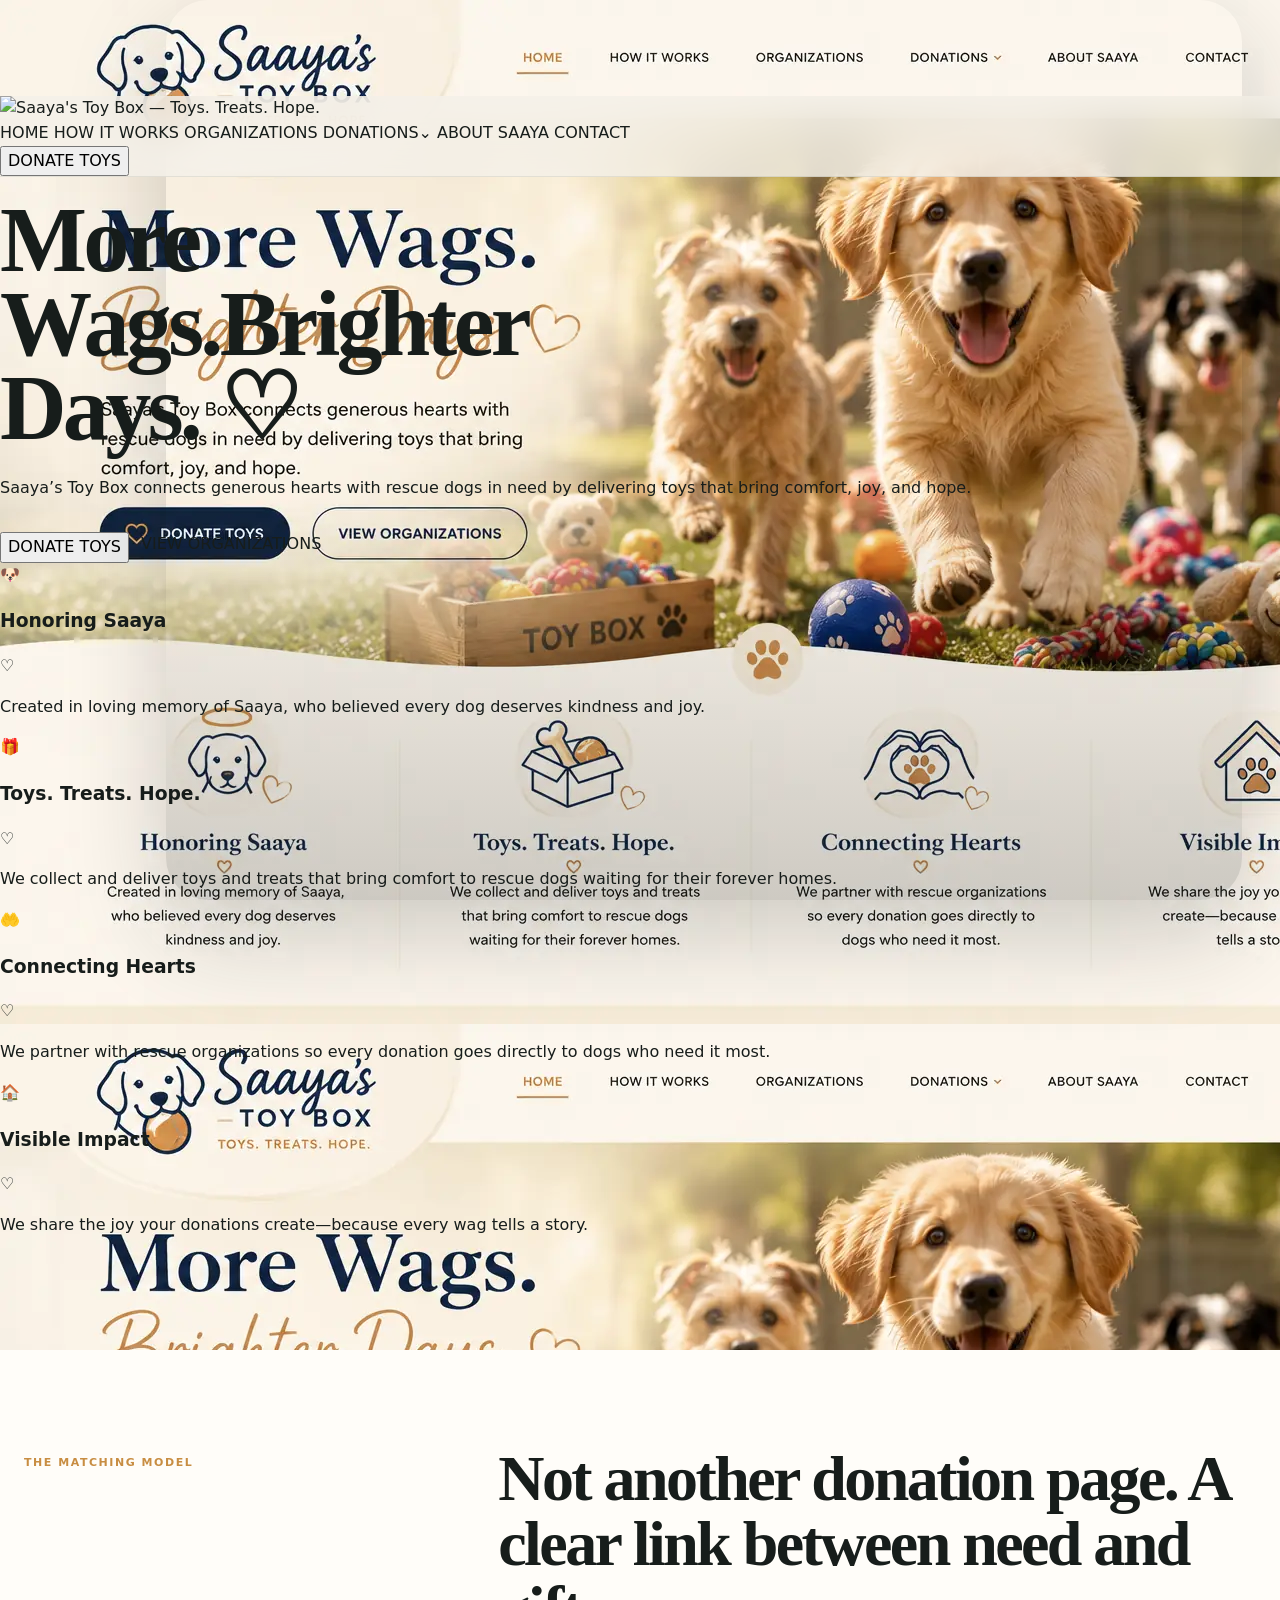
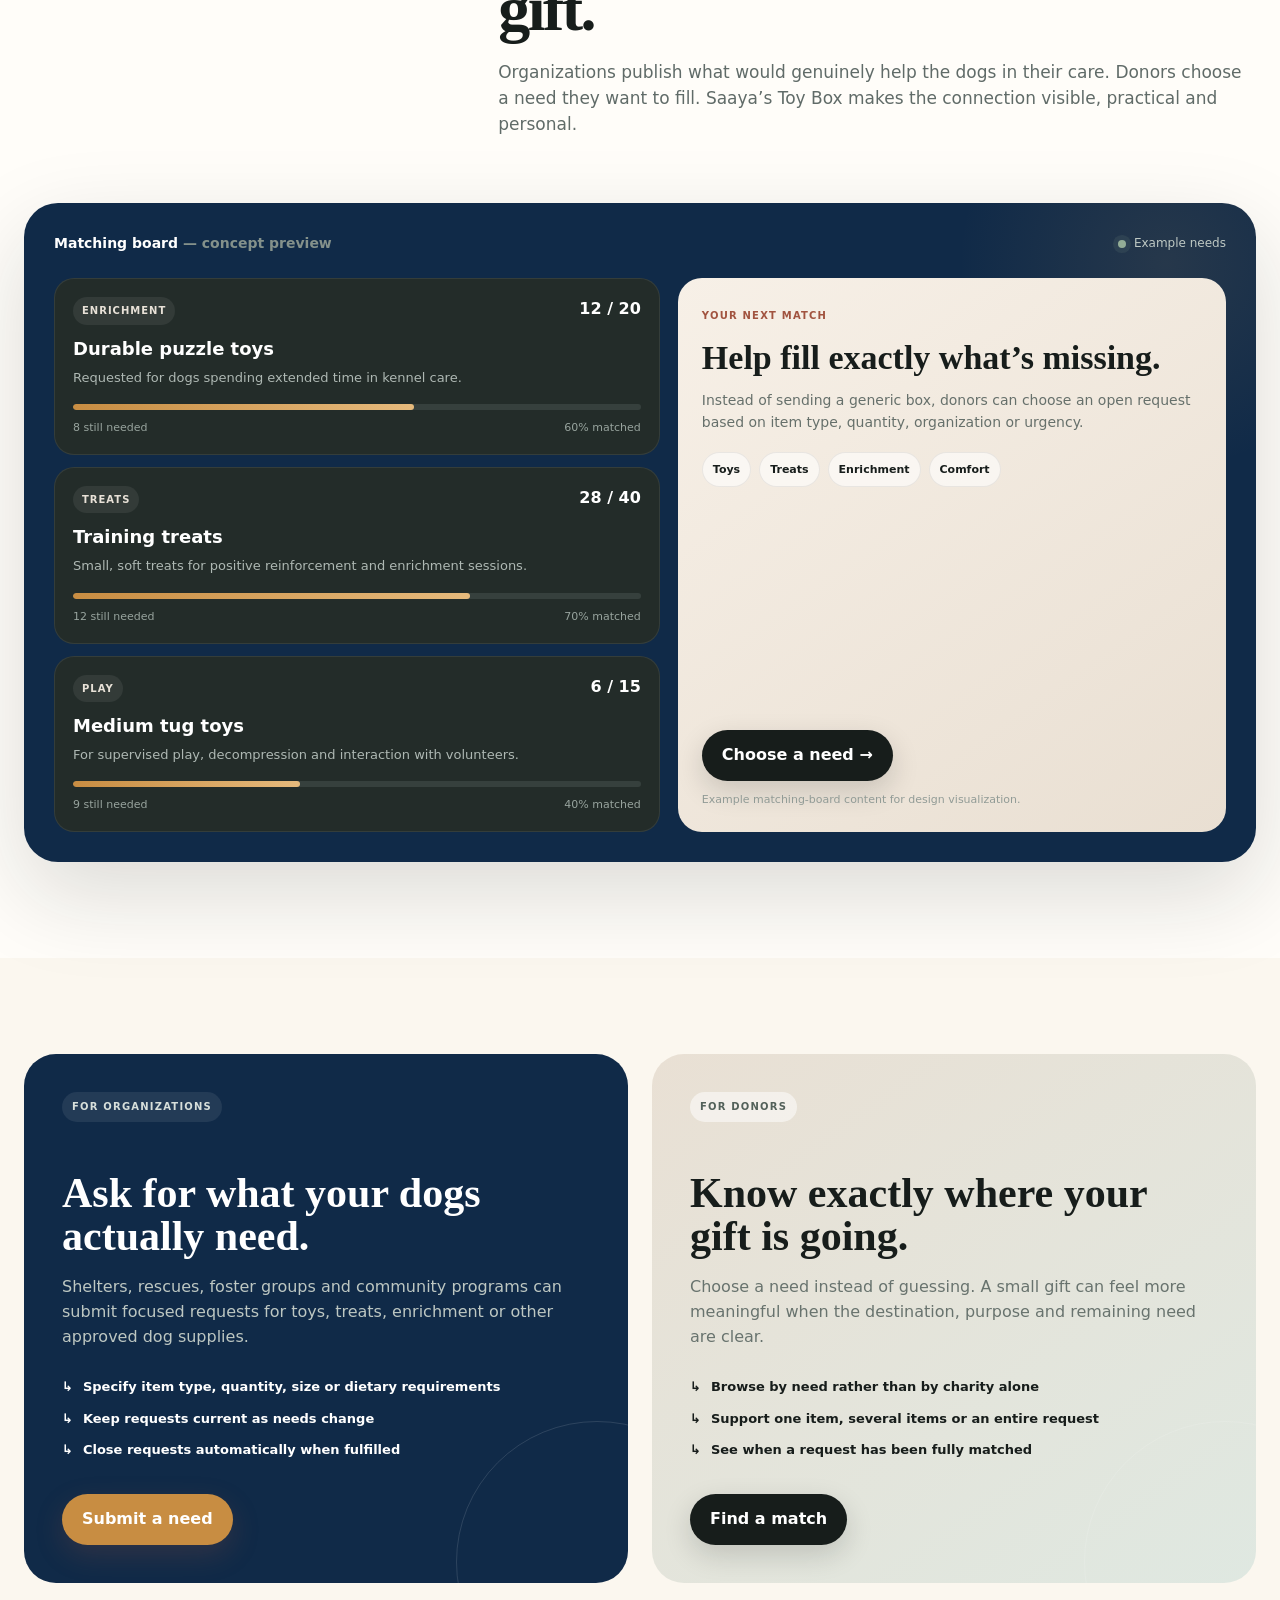
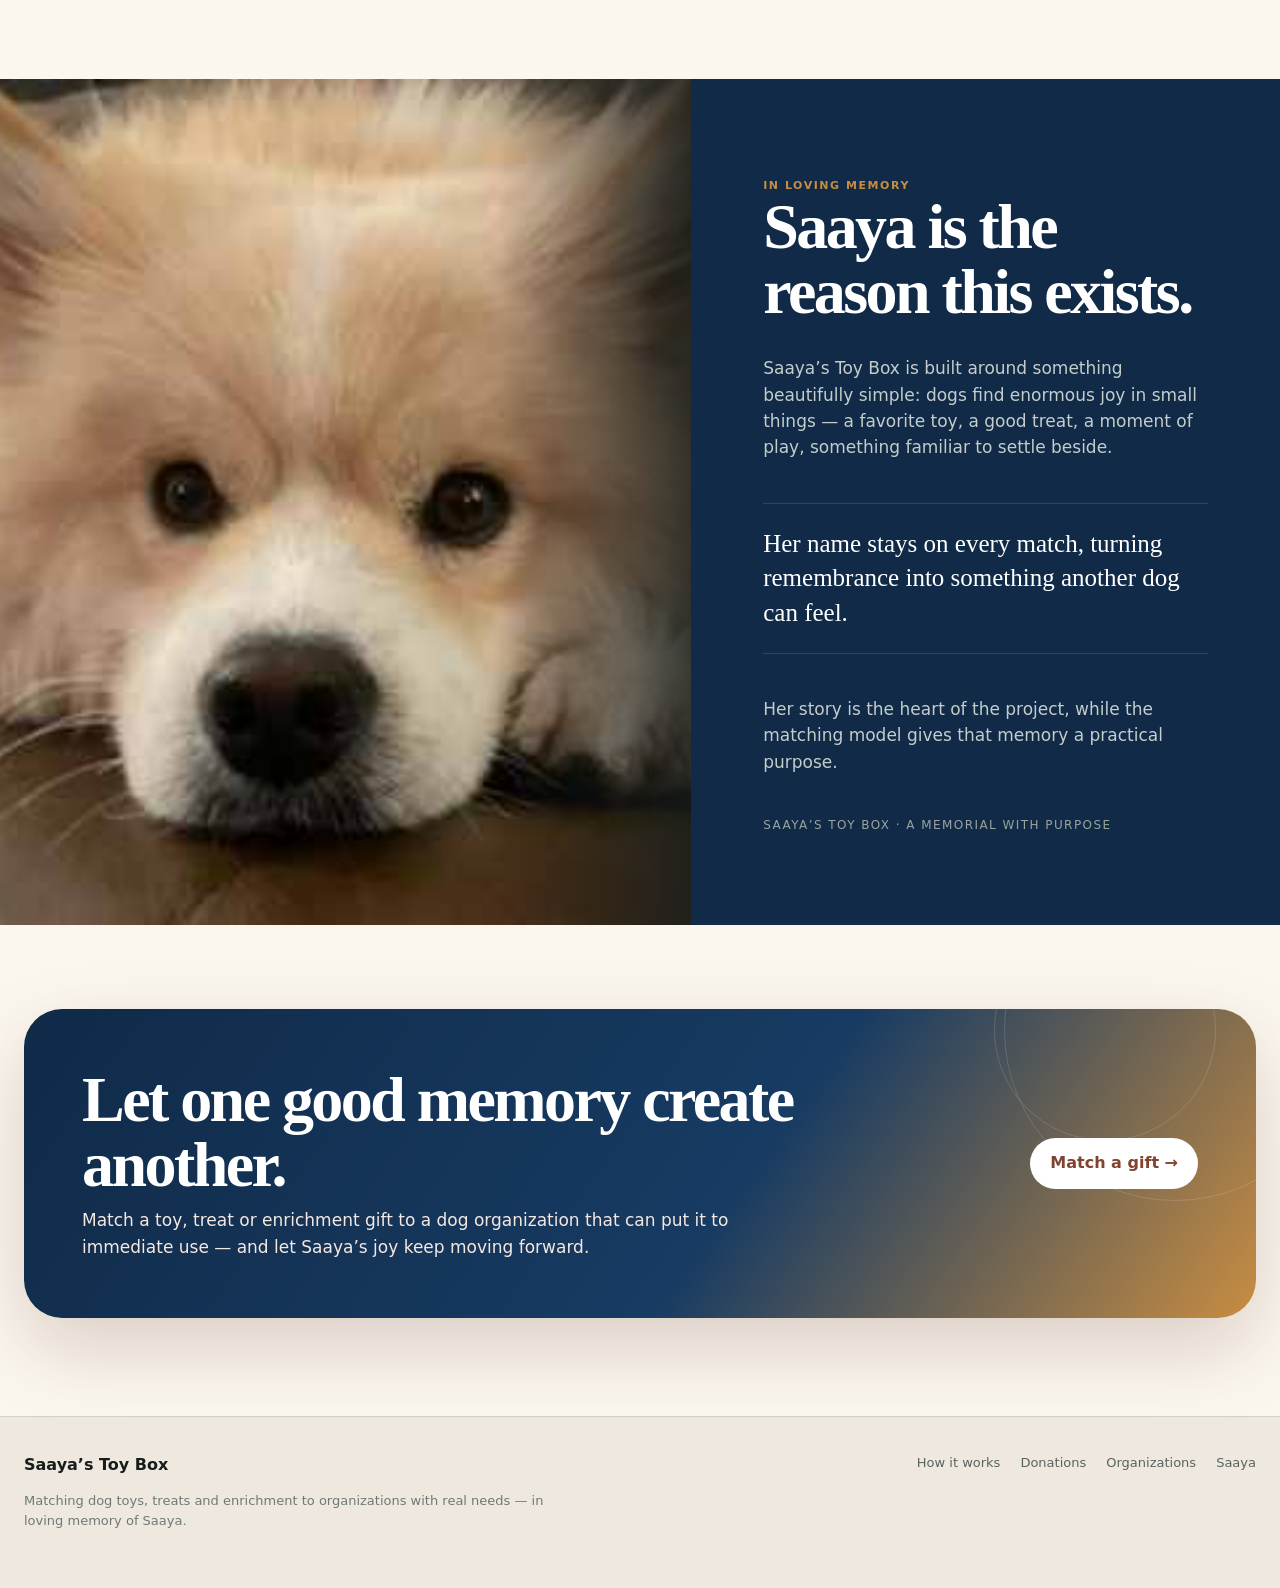
==== commit df8507a3: "Load exact approved hero from verified chunks" ====
--- a/index.html
+++ b/index.html
@@ -10,18 +10,57 @@
 </head>
 <body>
 <main id="top">
-<section class="exact-hero" aria-label="Saaya's Toy Box homepage introduction">
-  <div class="hero-loading">Loading Saaya’s Toy Box…</div>
-  <img id="exactHeroImage" alt="Saaya's Toy Box — More Wags. Brighter Days. Dogs playing among toys, with the charity mission and ways to donate.">
-  <a class="hero-hotspot hs-home" href="#top" aria-label="Home">Home</a>
-  <a class="hero-hotspot hs-how" href="#matching" aria-label="How it works">How it works</a>
-  <a class="hero-hotspot hs-org" href="#organizations" aria-label="Organizations">Organizations</a>
-  <a class="hero-hotspot hs-donations" href="donations.html" aria-label="Donations">Donations</a>
-  <a class="hero-hotspot hs-about" href="#saaya" aria-label="About Saaya">About Saaya</a>
-  <a class="hero-hotspot hs-contact" href="#contact" aria-label="Contact">Contact</a>
-  <button class="hero-hotspot hs-donate-nav" onclick="openForm('donor')" aria-label="Donate toys">Donate toys</button>
-  <button class="hero-hotspot hs-donate-main" onclick="openForm('donor')" aria-label="Donate toys">Donate toys</button>
-  <a class="hero-hotspot hs-view-org" href="#organizations" aria-label="View organizations">View organizations</a>
+<section class="hero-shell" aria-label="Saaya's Toy Box homepage introduction">
+  <nav class="hero-nav" aria-label="Primary navigation">
+    <a class="hero-brand" href="#top" aria-label="Saaya's Toy Box home"><img id="heroLogo" alt="Saaya's Toy Box — Toys. Treats. Hope."></a>
+    <div class="hero-menu">
+      <a class="active" href="#top">HOME</a>
+      <a href="#matching">HOW IT WORKS</a>
+      <a href="#organizations">ORGANIZATIONS</a>
+      <a href="donations.html">DONATIONS⌄</a>
+      <a href="#saaya">ABOUT SAAYA</a>
+      <a href="#contact">CONTACT</a>
+    </div>
+    <button class="hero-donate-nav" onclick="openForm('donor')">DONATE TOYS</button>
+  </nav>
+
+  <div class="hero-main">
+    <div class="hero-photo" id="heroPhoto" role="img" aria-label="Happy rescue dogs surrounded by toys"></div>
+    <div class="hero-copy-wrap">
+      <div class="hero-copy-card">
+        <h1>More Wags.<span class="script">Brighter Days. ♡</span></h1>
+        <p>Saaya’s Toy Box connects generous hearts with rescue dogs in need by delivering toys that bring comfort, joy, and hope.</p>
+        <div class="hero-actions">
+          <button class="hero-donate" onclick="openForm('donor')">DONATE TOYS</button>
+          <a class="hero-outline" href="#organizations">VIEW ORGANIZATIONS</a>
+        </div>
+      </div>
+    </div>
+  </div>
+
+  <div class="hero-wave" aria-hidden="true"></div>
+  <div class="hero-pillars" aria-label="How Saaya's Toy Box creates impact">
+    <article class="hero-pillar">
+      <div class="hero-icon">🐶</div>
+      <h3>Honoring Saaya</h3><span class="heart">♡</span>
+      <p>Created in loving memory of Saaya, who believed every dog deserves kindness and joy.</p>
+    </article>
+    <article class="hero-pillar">
+      <div class="hero-icon">🎁</div>
+      <h3>Toys. Treats. Hope.</h3><span class="heart">♡</span>
+      <p>We collect and deliver toys and treats that bring comfort to rescue dogs waiting for their forever homes.</p>
+    </article>
+    <article class="hero-pillar">
+      <div class="hero-icon">🤲</div>
+      <h3>Connecting Hearts</h3><span class="heart">♡</span>
+      <p>We partner with rescue organizations so every donation goes directly to dogs who need it most.</p>
+    </article>
+    <article class="hero-pillar">
+      <div class="hero-icon">🏠</div>
+      <h3>Visible Impact</h3><span class="heart">♡</span>
+      <p>We share the joy your donations create—because every wag tells a story.</p>
+    </article>
+  </div>
 </section>
 
 <section class="matching" id="matching">
@@ -68,26 +107,7 @@
 
 <div class="modal" id="modal"><div class="modal-card"><div class="modal-top"><div><h3 id="modalTitle">Match a gift</h3><p id="modalIntro">Tell us what kind of support you would like to provide.</p></div><button class="close" onclick="closeForm()">×</button></div><form onsubmit="demoSubmit(event)"><div class="form-grid" id="donorForm"><div class="field"><label>Your name</label><input required placeholder="Name"></div><div class="field"><label>Email</label><input type="email" required placeholder="you@example.com"></div><div class="field"><label>What would you like to give?</label><select><option>Toys</option><option>Treats</option><option>Enrichment</option><option>Comfort items</option><option>I'm flexible</option></select></div><div class="field"><label>Approximate amount</label><input placeholder="e.g. 10 toys or $100"></div><div class="field full"><label>Anything we should know?</label><textarea rows="4" placeholder="Preferences, location, organization type..."></textarea></div></div><div class="form-grid" id="orgForm" style="display:none"><div class="field"><label>Organization</label><input placeholder="Organization name"></div><div class="field"><label>Contact email</label><input type="email" placeholder="contact@example.org"></div><div class="field"><label>Organization type</label><select><option>Shelter</option><option>Rescue</option><option>Foster network</option><option>Community program</option><option>Other</option></select></div><div class="field"><label>Website / social link</label><input placeholder="Optional"></div><div class="field full"><label>What do your dogs need?</label><textarea rows="4" placeholder="Items, quantities, sizes, dietary requirements, urgency..."></textarea></div><div class="field full"><label>Delivery / collection details</label><textarea rows="3" placeholder="How the matched items can be received..."></textarea></div></div><div class="submit-row"><button class="btn btn-rust" type="submit" id="submitButton">Continue</button></div><div class="disclaimer">Concept only — this demo does not yet submit or store information.</div></form></div></div>
 
-<script>
-(async function loadExactHero(){
-  const img=document.getElementById('exactHeroImage');
-  try{
-    const files=Array.from({length:9},(_,i)=>`assets/hero-v2-${String(i).padStart(2,'0')}.txt`);
-    const parts=await Promise.all(files.map(async f=>{
-      const r=await fetch(f,{cache:'no-store'});
-      if(!r.ok) throw new Error(`${f}: ${r.status}`);
-      return r.text();
-    }));
-    const b64=parts.join('').replace(/\s+/g,'');
-    img.onload=()=>document.documentElement.classList.add('hero-loaded');
-    img.onerror=()=>console.error('Hero image data URI failed');
-    img.src='data:image/webp;base64,'+b64;
-  }catch(e){
-    console.error('Hero failed to load',e);
-    document.querySelector('.hero-loading').textContent='Hero image failed to load — please refresh.';
-  }
-})();
-</script>
+<script src="final-hero-loader.js"></script>
 <script src="script.js"></script>
 </body>
 </html>
